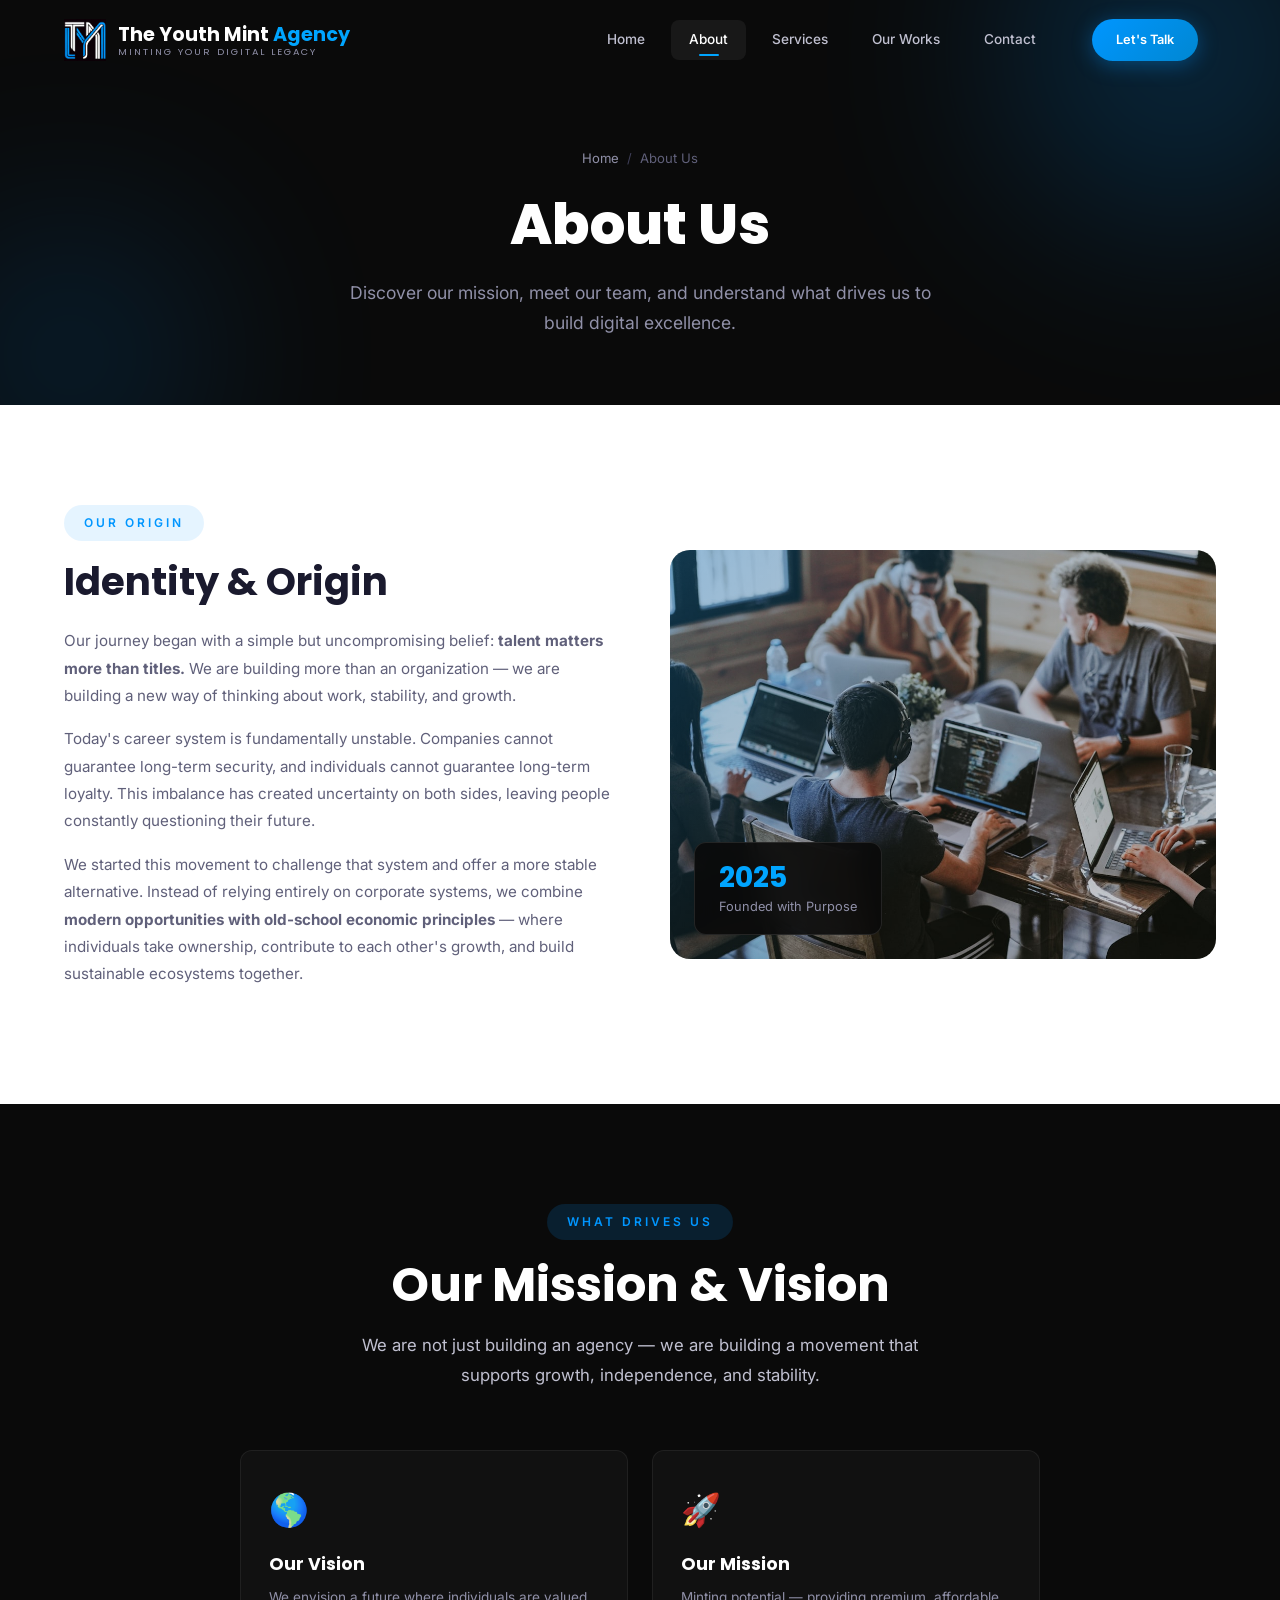
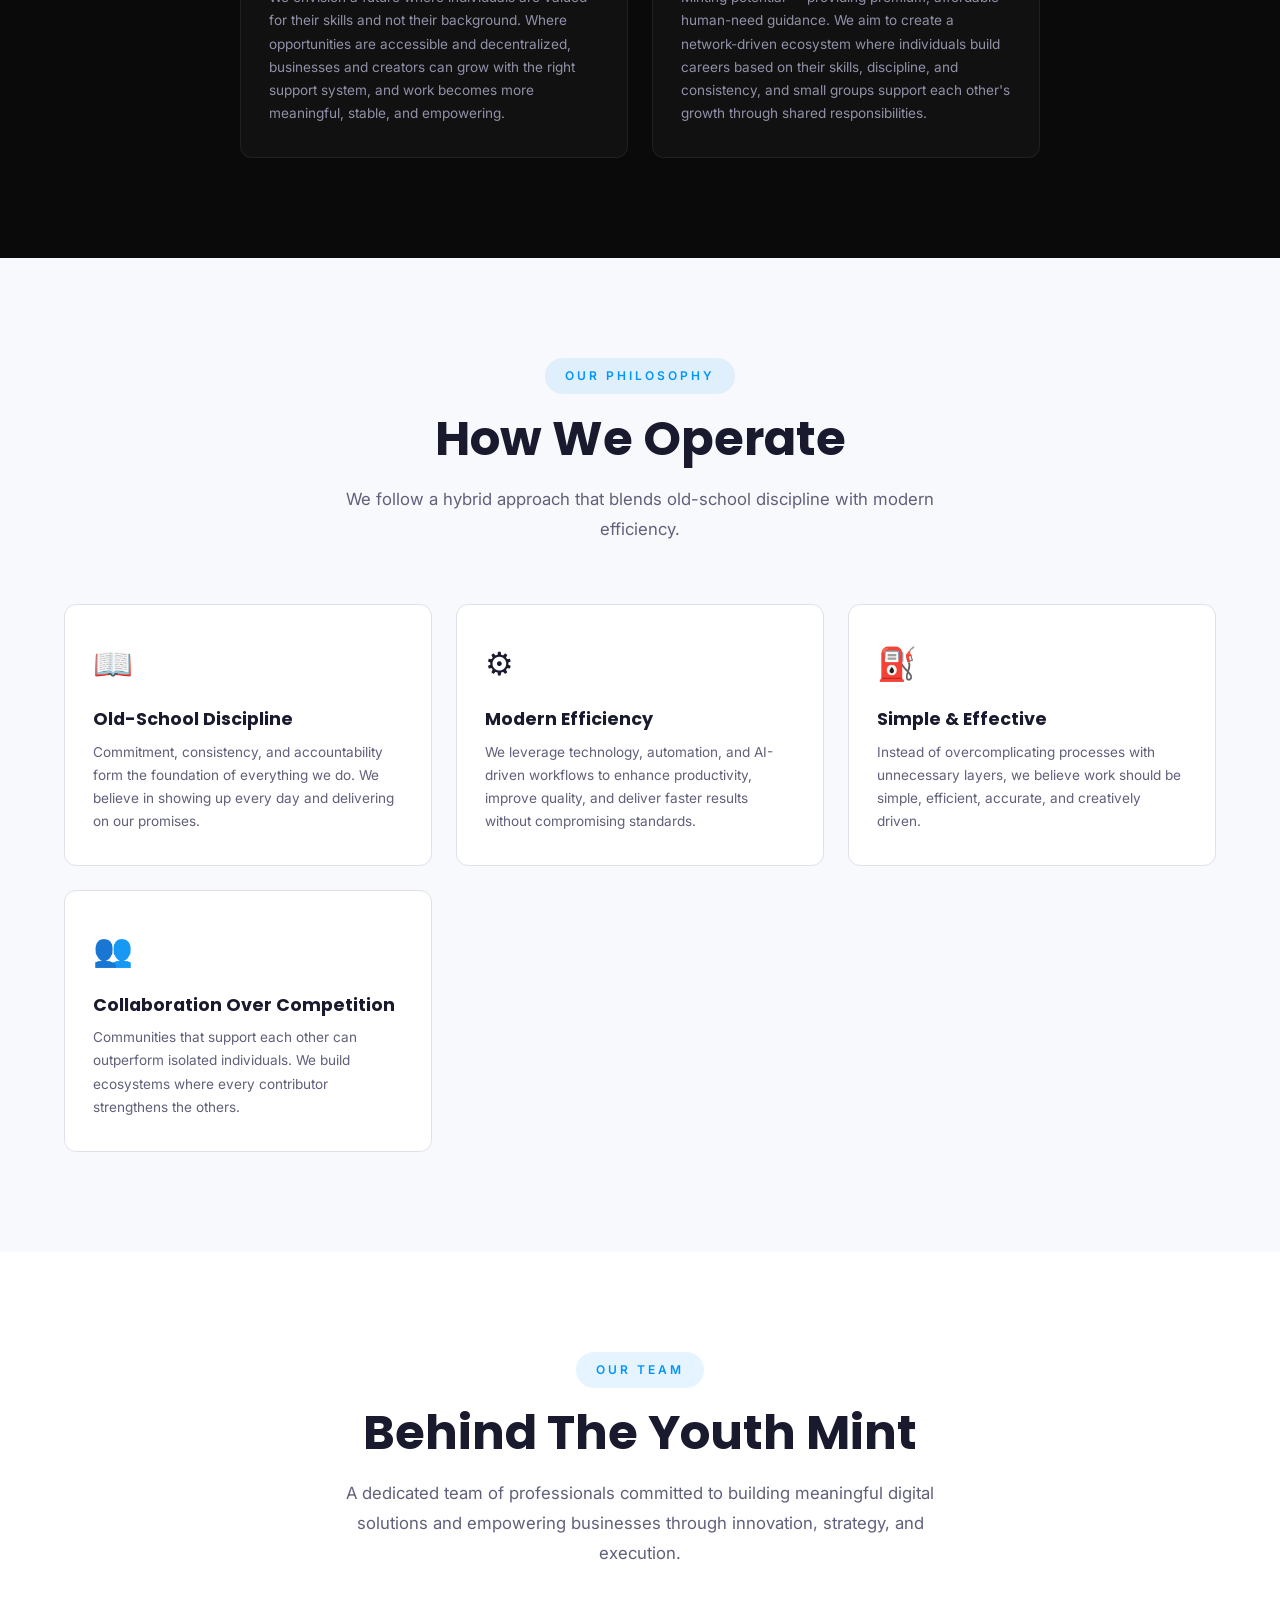
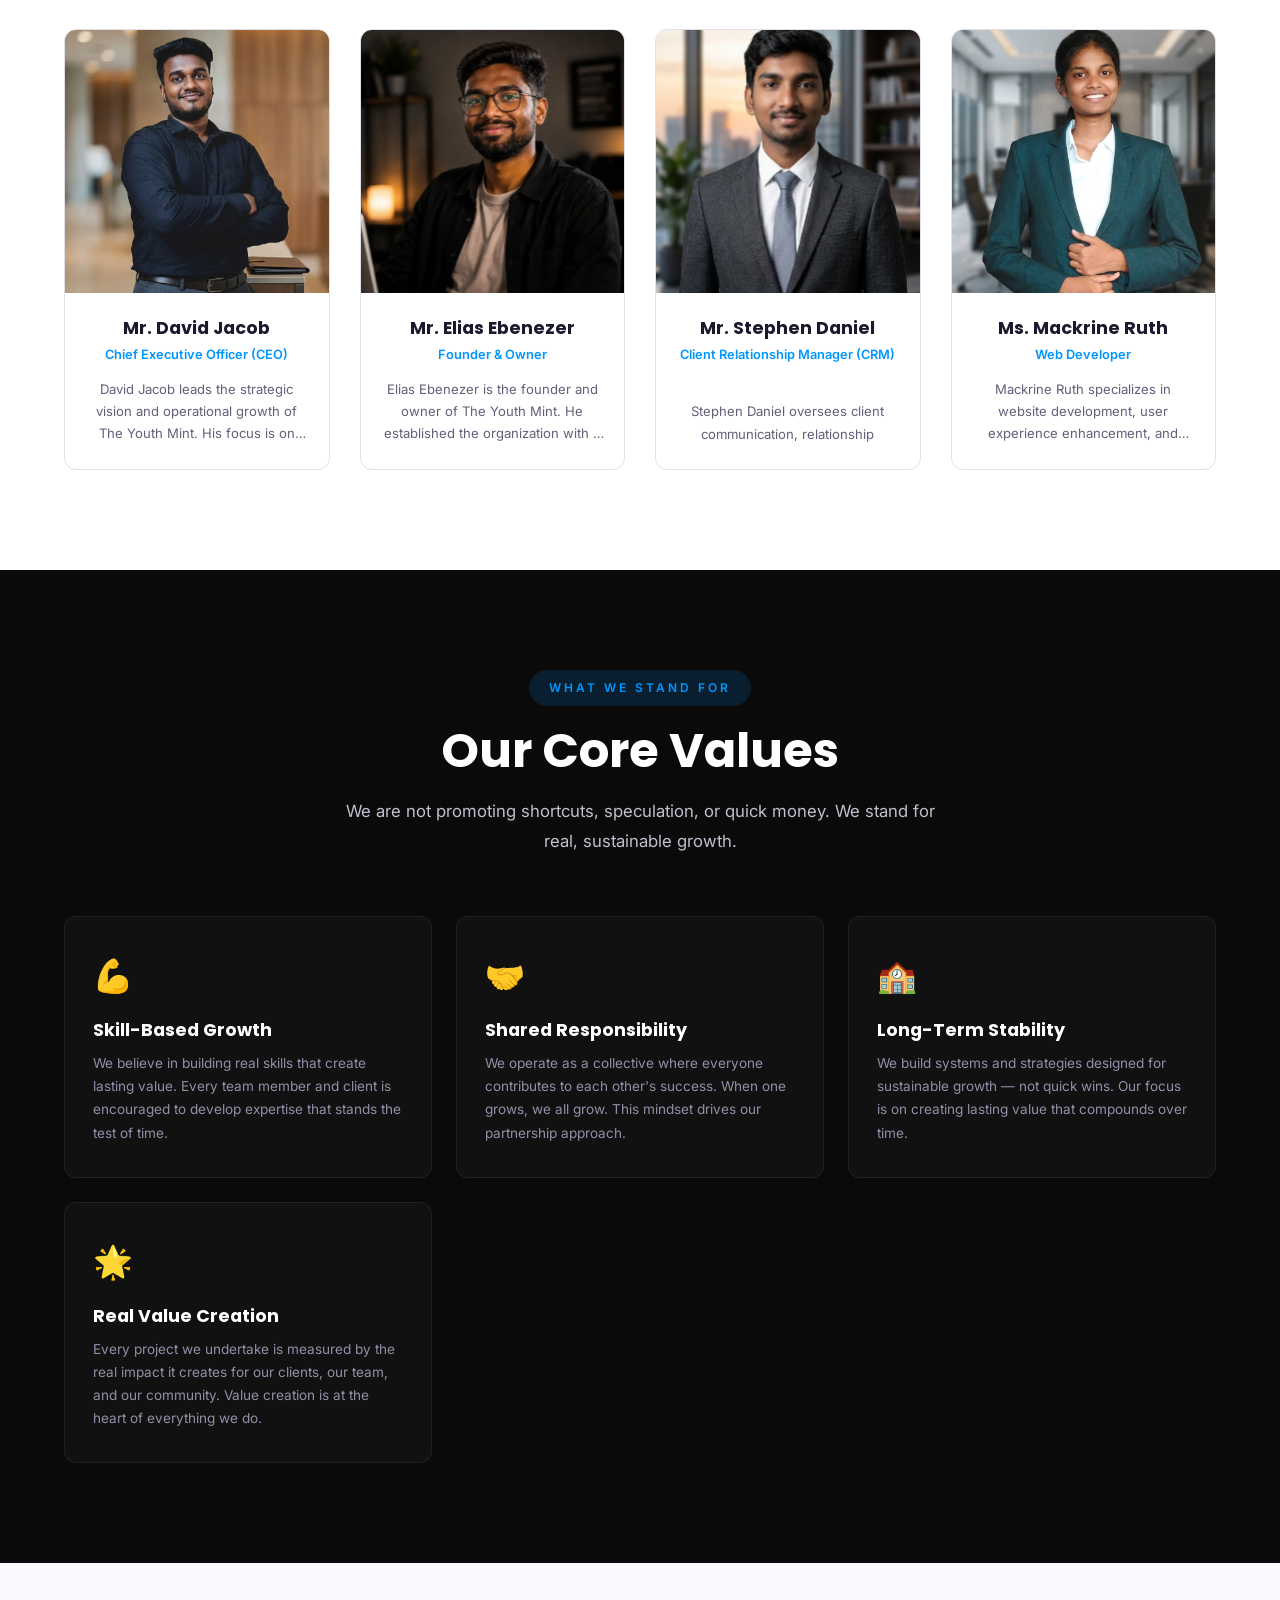
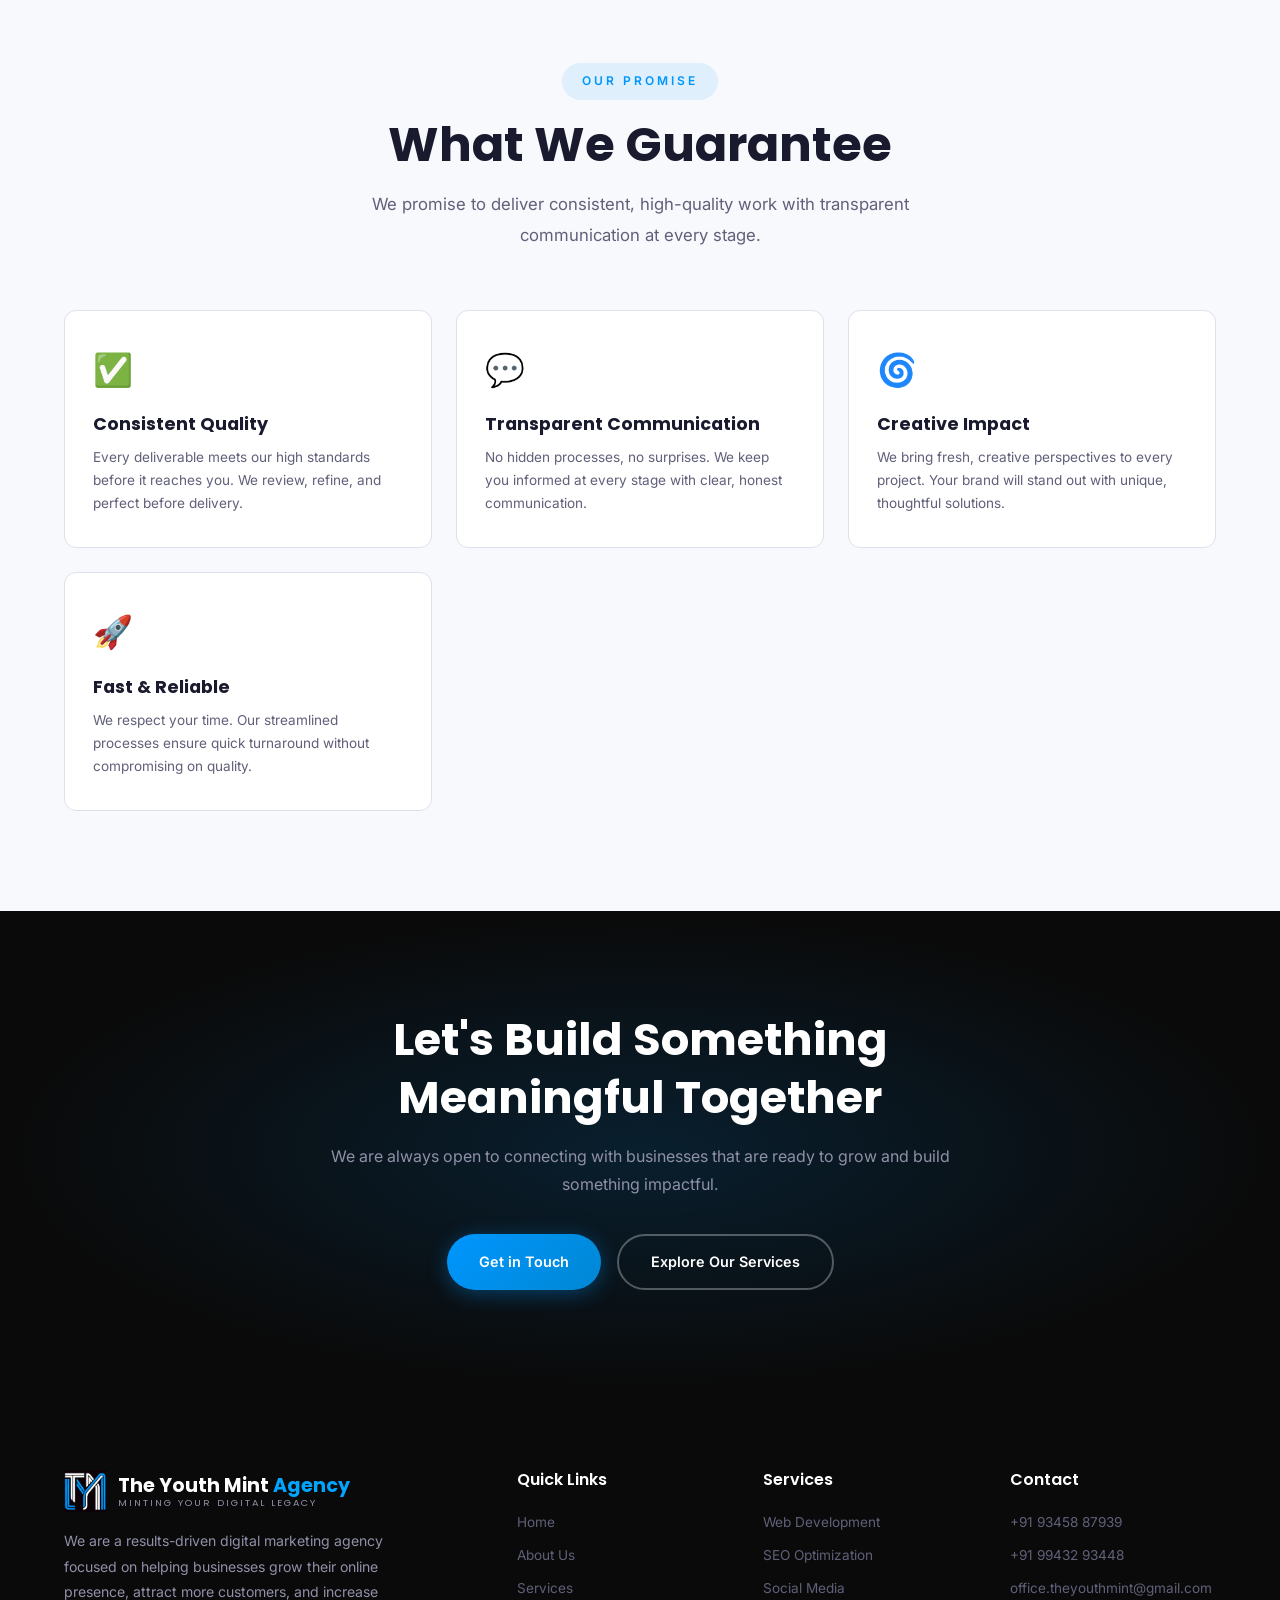
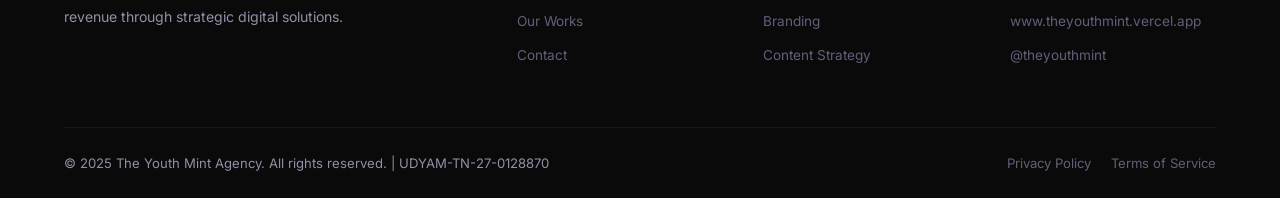
==== about.html @ 3af87781 "First Commit" ====
<!DOCTYPE html>
<html lang="en">
<head>
  <meta charset="UTF-8">
  <meta name="viewport" content="width=device-width, initial-scale=1.0">
  <title>About Us - The Youth Mint Agency</title>
  <meta name="description" content="Learn about The Youth Mint Agency - our mission, vision, team, and philosophy. We are building a movement that supports growth, independence, and stability.">
  <link rel="preconnect" href="https://fonts.googleapis.com">
  <link rel="preconnect" href="https://fonts.gstatic.com" crossorigin>
  <link href="https://fonts.googleapis.com/css2?family=Inter:wght@400;500;600;700&family=Poppins:wght@600;700;800&display=swap" rel="stylesheet">
  <link rel="stylesheet" href="css/style.css">
  <link rel="icon" href="images/favicon.png" type="image/png">
</head>
<body>

  <!-- Navigation -->
  <nav class="navbar scrolled" role="navigation" aria-label="Main navigation">
    <div class="container">
      <a href="index.html" class="nav-logo">
        <img src="images/tym-agency-logo.png" alt="The Youth Mint Agency Logo">
        <div class="nav-logo-text">
          The Youth Mint <span>Agency</span>
          <small>Minting Your Digital Legacy</small>
        </div>
      </a>
      <div class="nav-links">
        <a href="index.html">Home</a>
        <a href="about.html" class="active">About</a>
        <a href="services.html">Services</a>
        <a href="works.html">Our Works</a>
        <a href="contact.html">Contact</a>
        <a href="contact.html" class="nav-cta"><span class="btn btn-primary">Let's Talk</span></a>
      </div>
      <button class="nav-toggle" aria-label="Toggle navigation menu">
        <span></span>
        <span></span>
        <span></span>
      </button>
    </div>
  </nav>

  <!-- Page Hero -->
  <section class="page-hero">
    <div class="page-hero-bg">
      <div class="gradient-orb"></div>
      <div class="gradient-orb"></div>
    </div>
    <div class="container">
      <div class="breadcrumb">
        <a href="index.html">Home</a>
        <span class="separator">/</span>
        <span>About Us</span>
      </div>
      <h1>About Us</h1>
      <p>Discover our mission, meet our team, and understand what drives us to build digital excellence.</p>
    </div>
  </section>

  <!-- Origin & Vision -->
  <section class="section">
    <div class="container">
      <div class="about-grid">
        <div class="about-text animate-left">
          <span class="section-tag">Our Origin</span>
          <h2>Identity &amp; Origin</h2>
          <p>
            Our journey began with a simple but uncompromising belief: <strong>talent matters more than titles.</strong> We are building more than an organization — we are building a new way of thinking about work, stability, and growth.
          </p>
          <p>
            Today's career system is fundamentally unstable. Companies cannot guarantee long-term security, and individuals cannot guarantee long-term loyalty. This imbalance has created uncertainty on both sides, leaving people constantly questioning their future.
          </p>
          <p>
            We started this movement to challenge that system and offer a more stable alternative. Instead of relying entirely on corporate systems, we combine <strong>modern opportunities with old-school economic principles</strong> — where individuals take ownership, contribute to each other's growth, and build sustainable ecosystems together.
          </p>
        </div>
        <div class="about-image animate-right">
          <img src="images/about-hero-page.jpg" alt="The Youth Mint Agency - About Us">
          <div class="about-image-overlay"></div>
          <div class="experience-badge">
            <h3>2025</h3>
            <p>Founded with Purpose</p>
          </div>
        </div>
      </div>
    </div>
  </section>

  <!-- Mission & Vision -->
  <section class="section section-dark">
    <div class="container">
      <div class="section-header">
        <span class="section-tag">What Drives Us</span>
        <h2 class="section-title">Our Mission &amp; Vision</h2>
        <p class="section-subtitle">We are not just building an agency — we are building a movement that supports growth, independence, and stability.</p>
      </div>
      <div class="philosophy-grid" style="max-width:800px;margin:0 auto;">
        <div class="philosophy-card animate">
          <div class="icon">&#127758;</div>
          <h3>Our Vision</h3>
          <p>We envision a future where individuals are valued for their skills and not their background. Where opportunities are accessible and decentralized, businesses and creators can grow with the right support system, and work becomes more meaningful, stable, and empowering.</p>
        </div>
        <div class="philosophy-card animate">
          <div class="icon">&#128640;</div>
          <h3>Our Mission</h3>
          <p>Minting potential — providing premium, affordable human-need guidance. We aim to create a network-driven ecosystem where individuals build careers based on their skills, discipline, and consistency, and small groups support each other's growth through shared responsibilities.</p>
        </div>
      </div>
    </div>
  </section>

  <!-- Our Philosophy -->
  <section class="section section-light">
    <div class="container">
      <div class="section-header">
        <span class="section-tag">Our Philosophy</span>
        <h2 class="section-title">How We Operate</h2>
        <p class="section-subtitle">We follow a hybrid approach that blends old-school discipline with modern efficiency.</p>
      </div>
      <div class="philosophy-grid" style="color:var(--text-dark);">
        <div class="philosophy-card animate" style="background:var(--light);border-color:var(--gray-200);">
          <div class="icon">&#128214;</div>
          <h3 style="color:var(--text-dark);">Old-School Discipline</h3>
          <p style="color:var(--gray-500);">Commitment, consistency, and accountability form the foundation of everything we do. We believe in showing up every day and delivering on our promises.</p>
        </div>
        <div class="philosophy-card animate" style="background:var(--light);border-color:var(--gray-200);">
          <div class="icon">&#9881;</div>
          <h3 style="color:var(--text-dark);">Modern Efficiency</h3>
          <p style="color:var(--gray-500);">We leverage technology, automation, and AI-driven workflows to enhance productivity, improve quality, and deliver faster results without compromising standards.</p>
        </div>
        <div class="philosophy-card animate" style="background:var(--light);border-color:var(--gray-200);">
          <div class="icon">&#9981;</div>
          <h3 style="color:var(--text-dark);">Simple &amp; Effective</h3>
          <p style="color:var(--gray-500);">Instead of overcomplicating processes with unnecessary layers, we believe work should be simple, efficient, accurate, and creatively driven.</p>
        </div>
        <div class="philosophy-card animate" style="background:var(--light);border-color:var(--gray-200);">
          <div class="icon">&#128101;</div>
          <h3 style="color:var(--text-dark);">Collaboration Over Competition</h3>
          <p style="color:var(--gray-500);">Communities that support each other can outperform isolated individuals. We build ecosystems where every contributor strengthens the others.</p>
        </div>
      </div>
    </div>
  </section>

  <!-- Team Section -->
  <section class="section" id="team">
    <div class="container">
      <div class="section-header">
        <span class="section-tag">Our Team</span>
        <h2 class="section-title">Behind The Youth Mint</h2>
        <p class="section-subtitle">A dedicated team of professionals committed to building meaningful digital solutions and empowering businesses through innovation, strategy, and execution.</p>
      </div>
      <div class="team-grid">
        <a href="https://david-jacob-durairaj-portfolio.vercel.app/" target="_blank" rel="noopener" class="team-card animate" style="display:block;text-decoration:none;color:inherit;">
          <div class="team-card-image">
            <img src="images/team-david.png" alt="Mr. David Jacob">
          </div>
          <div class="team-card-body">
            <h3>Mr. David Jacob</h3>
            <p class="role">Chief Executive Officer (CEO)</p>
            <p>David Jacob leads the strategic vision and operational growth of The Youth Mint. His focus is on building sustainable systems, driving innovation, and ensuring that every project aligns with the organization's long-term mission of empowering businesses and individuals.</p>
          </div>
        </a>
        <a href="https://elias-portfolio-zeta.vercel.app/contact" target="_blank" rel="noopener" class="team-card animate" style="display:block;text-decoration:none;color:inherit;">
          <div class="team-card-image">
            <img src="images/team-elias.png" alt="Mr. Elias Ebenezer">
          </div>
          <div class="team-card-body">
            <h3>Mr. Elias Ebenezer</h3>
            <p class="role">Founder &amp; Owner</p>
            <p>Elias Ebenezer is the founder and owner of The Youth Mint. He established the organization with a vision to create opportunities, promote skill-based growth, and build a collaborative ecosystem where individuals and businesses can thrive together through meaningful partnerships and value creation.</p>
          </div>
        </a>
        <div class="team-card animate">
          <div class="team-card-image">
            <img src="images/team-stephen.png" alt="Mr. Stephen Daniel">
          </div>
          <div class="team-card-body">
            <h3>Mr. Stephen Daniel</h3>
            <p class="role">Client Relationship Manager (CRM)</p>
            <p>Stephen Daniel oversees client communication, relationship management, and project coordination. He ensures smooth collaboration between clients and the team while maintaining transparency, consistency, and a high-quality client experience throughout every project.</p>
          </div>
        </div>
        <a href="https://mackrine-portfolio.vercel.app/" target="_blank" rel="noopener" class="team-card animate" style="display:block;text-decoration:none;color:inherit;">
          <div class="team-card-image">
            <img src="images/team-mackrine.png" alt="Ms. Mackrine Ruth">
          </div>
          <div class="team-card-body">
            <h3>Ms. Mackrine Ruth</h3>
            <p class="role">Web Developer</p>
            <p>Mackrine Ruth specializes in website development, user experience enhancement, and digital implementation. She focuses on creating responsive, user-friendly, and performance-oriented websites that accurately represent client brands while supporting business growth objectives.</p>
          </div>
        </a>
      </div>
    </div>
  </section>

  <!-- What We Stand For -->
  <section class="section section-dark">
    <div class="container">
      <div class="section-header">
        <span class="section-tag">What We Stand For</span>
        <h2 class="section-title">Our Core Values</h2>
        <p class="section-subtitle">We are not promoting shortcuts, speculation, or quick money. We stand for real, sustainable growth.</p>
      </div>
      <div class="philosophy-grid">
        <div class="philosophy-card animate">
          <div class="icon">&#128170;</div>
          <h3>Skill-Based Growth</h3>
          <p>We believe in building real skills that create lasting value. Every team member and client is encouraged to develop expertise that stands the test of time.</p>
        </div>
        <div class="philosophy-card animate">
          <div class="icon">&#129309;</div>
          <h3>Shared Responsibility</h3>
          <p>We operate as a collective where everyone contributes to each other's success. When one grows, we all grow. This mindset drives our partnership approach.</p>
        </div>
        <div class="philosophy-card animate">
          <div class="icon">&#127979;</div>
          <h3>Long-Term Stability</h3>
          <p>We build systems and strategies designed for sustainable growth — not quick wins. Our focus is on creating lasting value that compounds over time.</p>
        </div>
        <div class="philosophy-card animate">
          <div class="icon">&#127775;</div>
          <h3>Real Value Creation</h3>
          <p>Every project we undertake is measured by the real impact it creates for our clients, our team, and our community. Value creation is at the heart of everything we do.</p>
        </div>
      </div>
    </div>
  </section>

  <!-- Our Promise -->
  <section class="section section-light">
    <div class="container">
      <div class="section-header">
        <span class="section-tag">Our Promise</span>
        <h2 class="section-title">What We Guarantee</h2>
        <p class="section-subtitle">We promise to deliver consistent, high-quality work with transparent communication at every stage.</p>
      </div>
      <div class="philosophy-grid" style="color:var(--text-dark);">
        <div class="philosophy-card animate" style="background:var(--light);border-color:var(--gray-200);">
          <div class="icon">&#9989;</div>
          <h3 style="color:var(--text-dark);">Consistent Quality</h3>
          <p style="color:var(--gray-500);">Every deliverable meets our high standards before it reaches you. We review, refine, and perfect before delivery.</p>
        </div>
        <div class="philosophy-card animate" style="background:var(--light);border-color:var(--gray-200);">
          <div class="icon">&#128172;</div>
          <h3 style="color:var(--text-dark);">Transparent Communication</h3>
          <p style="color:var(--gray-500);">No hidden processes, no surprises. We keep you informed at every stage with clear, honest communication.</p>
        </div>
        <div class="philosophy-card animate" style="background:var(--light);border-color:var(--gray-200);">
          <div class="icon">&#127744;</div>
          <h3 style="color:var(--text-dark);">Creative Impact</h3>
          <p style="color:var(--gray-500);">We bring fresh, creative perspectives to every project. Your brand will stand out with unique, thoughtful solutions.</p>
        </div>
        <div class="philosophy-card animate" style="background:var(--light);border-color:var(--gray-200);">
          <div class="icon">&#128640;</div>
          <h3 style="color:var(--text-dark);">Fast &amp; Reliable</h3>
          <p style="color:var(--gray-500);">We respect your time. Our streamlined processes ensure quick turnaround without compromising on quality.</p>
        </div>
      </div>
    </div>
  </section>

  <!-- CTA -->
  <section class="cta-section">
    <div class="container">
      <div class="cta-content">
        <h2>Let's Build Something Meaningful Together</h2>
        <p>We are always open to connecting with businesses that are ready to grow and build something impactful.</p>
        <div class="cta-actions">
          <a href="contact.html" class="btn btn-primary">Get in Touch</a>
          <a href="services.html" class="btn btn-secondary">Explore Our Services</a>
        </div>
      </div>
    </div>
  </section>

  <!-- Footer -->
  <footer class="footer">
    <div class="container">
      <div class="footer-grid">
        <div class="footer-brand">
          <a href="index.html" class="nav-logo" style="justify-content:flex-start;">
            <img src="images/tym-agency-logo.png" alt="The Youth Mint Agency Logo">
            <div class="nav-logo-text">
              The Youth Mint <span>Agency</span>
              <small>Minting Your Digital Legacy</small>
            </div>
          </a>
          <p>We are a results-driven digital marketing agency focused on helping businesses grow their online presence, attract more customers, and increase revenue through strategic digital solutions.</p>
        </div>
        <div>
          <h4>Quick Links</h4>
          <div class="footer-links">
            <a href="index.html">Home</a>
            <a href="about.html">About Us</a>
            <a href="services.html">Services</a>
            <a href="works.html">Our Works</a>
            <a href="contact.html">Contact</a>
          </div>
        </div>
        <div>
          <h4>Services</h4>
          <div class="footer-links">
            <a href="services.html">Web Development</a>
            <a href="services.html">SEO Optimization</a>
            <a href="services.html">Social Media</a>
            <a href="services.html">Branding</a>
            <a href="services.html">Content Strategy</a>
          </div>
        </div>
        <div>
          <h4>Contact</h4>
          <div class="footer-links">
            <a href="tel:+919345887939">+91 93458 87939</a>
            <a href="tel:+919943293448">+91 99432 93448</a>
            <a href="mailto:office.theyouthmint@gmail.com">office.theyouthmint@gmail.com</a>
            <a href="https://www.theyouthmint.vercel.app" target="_blank">www.theyouthmint.vercel.app</a>
            <a href="https://instagram.com/theyouthmint" target="_blank">@theyouthmint</a>
          </div>
        </div>
      </div>
      <div class="footer-bottom">
        <p>&copy; 2025 The Youth Mint Agency. All rights reserved. | UDYAM-TN-27-0128870</p>
        <div class="footer-bottom-links">
          <a href="#">Privacy Policy</a>
          <a href="#">Terms of Service</a>
        </div>
      </div>
    </div>
  </footer>

  <script src="js/main.js"></script>
</body>
</html>
---- css/style.css ----
/* ============================================
   THE YOUTH MINT AGENCY - Corporate Website
   ============================================ */

/* ----- CSS Variables / Theme ----- */
:root {
  --primary: #0096FF;
  --primary-dark: #0087D2;
  --primary-light: #00A5FF;
  --primary-glow: rgba(0, 150, 255, 0.35);
  --secondary: #0078D2;
  --secondary-light: #0096F0;
  --dark: #0A0A0A;
  --dark-alt: #0F0F0F;
  --dark-card: #121212;
  --dark-surface: #181818;
  --light: #ffffff;
  --light-off: #f8f9fc;
  --gray-100: #f0f0f5;
  --gray-200: #e0e0ea;
  --gray-300: #c0c0d0;
  --gray-400: #9090a8;
  --gray-500: #60607a;
  --gray-600: #40405a;
  --text-dark: #1a1a2e;
  --text-light: #e8e8f0;
  --text-muted: #8888a8;
  --font-heading: 'Poppins', sans-serif;
  --font-body: 'Inter', -apple-system, BlinkMacSystemFont, sans-serif;
  --transition: all 0.4s cubic-bezier(0.25, 0.46, 0.45, 0.94);
  --shadow-sm: 0 2px 8px rgba(0, 0, 0, 0.08);
  --shadow-md: 0 8px 30px rgba(0, 0, 0, 0.12);
  --shadow-lg: 0 20px 60px rgba(0, 0, 0, 0.15);
  --shadow-xl: 0 30px 80px rgba(0, 0, 0, 0.2);
  --radius-sm: 6px;
  --radius-md: 12px;
  --radius-lg: 20px;
  --radius-xl: 28px;
  --max-width: 1200px;
  --nav-height: 80px;
}

/* ----- Reset & Base ----- */
*, *::before, *::after {
  margin: 0;
  padding: 0;
  box-sizing: border-box;
}

html {
  scroll-behavior: smooth;
  overflow-x: hidden;
}

body {
  font-family: var(--font-body);
  color: var(--text-dark);
  background: var(--light);
  line-height: 1.7;
  -webkit-font-smoothing: antialiased;
  -moz-osx-font-smoothing: grayscale;
  overflow-x: hidden;
}

img {
  max-width: 100%;
  height: auto;
  display: block;
}

a {
  text-decoration: none;
  color: inherit;
  transition: var(--transition);
}

ul {
  list-style: none;
}

.container {
  width: 100%;
  max-width: var(--max-width);
  margin: 0 auto;
  padding: 0 24px;
}

.section {
  padding: 100px 0;
}

.section-dark {
  background: var(--dark);
  color: var(--text-light);
}

.section-light {
  background: var(--light-off);
}

.section-header {
  text-align: center;
  margin-bottom: 60px;
}

.section-tag {
  display: inline-block;
  font-size: 0.75rem;
  font-weight: 600;
  letter-spacing: 3px;
  text-transform: uppercase;
  color: var(--primary);
  background: rgba(0, 150, 255, 0.1);
  padding: 8px 20px;
  border-radius: 50px;
  margin-bottom: 16px;
}

.section-dark .section-tag {
  background: rgba(0, 150, 255, 0.15);
}

.section-title {
  font-family: var(--font-heading);
  font-size: clamp(2rem, 4vw, 3rem);
  font-weight: 700;
  line-height: 1.2;
  color: var(--text-dark);
  margin-bottom: 16px;
}

.section-dark .section-title {
  color: var(--light);
}

.section-subtitle {
  font-size: 1.05rem;
  color: var(--gray-500);
  max-width: 600px;
  margin: 0 auto;
  line-height: 1.8;
}

.section-dark .section-subtitle {
  color: var(--gray-300);
}

/* ----- Typography ----- */
h1, h2, h3, h4, h5, h6 {
  font-family: var(--font-heading);
  font-weight: 700;
  line-height: 1.3;
}

/* ----- Buttons ----- */
.btn {
  display: inline-flex;
  align-items: center;
  gap: 10px;
  font-family: var(--font-body);
  font-size: 0.9rem;
  font-weight: 600;
  padding: 14px 32px;
  border-radius: 50px;
  border: none;
  cursor: pointer;
  transition: var(--transition);
  position: relative;
  overflow: hidden;
}

.btn-primary {
  background: linear-gradient(135deg, var(--primary), var(--primary-dark));
  color: var(--light);
  box-shadow: 0 4px 20px var(--primary-glow);
}

.btn-primary:hover {
  transform: translateY(-3px);
  box-shadow: 0 8px 30px rgba(0, 150, 255, 0.4);
}

.btn-secondary {
  background: transparent;
  color: var(--light);
  border: 2px solid rgba(255, 255, 255, 0.3);
}

.btn-secondary:hover {
  border-color: var(--primary);
  background: rgba(0, 150, 255, 0.1);
  transform: translateY(-3px);
}

.btn-outline {
  background: transparent;
  color: var(--primary);
  border: 2px solid var(--primary);
}

.btn-outline:hover {
  background: var(--primary);
  color: var(--light);
  transform: translateY(-3px);
  box-shadow: 0 8px 30px var(--primary-glow);
}

/* ----- Navigation ----- */
.navbar {
  position: fixed;
  top: 0;
  left: 0;
  width: 100%;
  z-index: 1000;
  padding: 0 24px;
  height: var(--nav-height);
  transition: var(--transition);
}

.navbar.scrolled {
  background: rgba(10, 10, 10, 0.95);
  backdrop-filter: blur(20px);
  -webkit-backdrop-filter: blur(20px);
  box-shadow: 0 2px 30px rgba(0, 0, 0, 0.3);
}

.navbar .container {
  display: flex;
  align-items: center;
  justify-content: space-between;
  height: 100%;
  max-width: var(--max-width);
}

.nav-logo {
  display: flex;
  align-items: center;
  gap: 12px;
  z-index: 1001;
}

.nav-logo img {
  height: 42px;
  width: auto;
}

.nav-logo-text {
  font-family: var(--font-heading);
  font-size: 1.2rem;
  font-weight: 700;
  color: var(--light);
  line-height: 1.2;
}

.nav-logo-text span {
  color: var(--primary-light);
}

.nav-logo-text small {
  display: block;
  font-size: 0.6rem;
  font-weight: 400;
  letter-spacing: 2px;
  text-transform: uppercase;
  color: var(--gray-400);
}

.nav-links {
  display: flex;
  align-items: center;
  gap: 8px;
}

.nav-links a {
  font-size: 0.85rem;
  font-weight: 500;
  color: var(--gray-300);
  padding: 8px 18px;
  border-radius: 8px;
  position: relative;
  transition: var(--transition);
}

.nav-links a:hover,
.nav-links a.active {
  color: var(--light);
  background: rgba(255, 255, 255, 0.06);
}

.nav-links a.active::after {
  content: '';
  position: absolute;
  bottom: 4px;
  left: 50%;
  transform: translateX(-50%);
  width: 20px;
  height: 2px;
  background: var(--primary-light);
  border-radius: 2px;
}

.nav-cta {
  margin-left: 12px;
}

.nav-cta .btn {
  padding: 10px 24px;
  font-size: 0.8rem;
}

.nav-toggle {
  display: none;
  flex-direction: column;
  gap: 5px;
  cursor: pointer;
  z-index: 1001;
  background: none;
  border: none;
  padding: 4px;
}

.nav-toggle span {
  display: block;
  width: 24px;
  height: 2px;
  background: var(--light);
  border-radius: 2px;
  transition: var(--transition);
}

.nav-toggle.active span:nth-child(1) {
  transform: rotate(45deg) translate(5px, 5px);
}

.nav-toggle.active span:nth-child(2) {
  opacity: 0;
}

.nav-toggle.active span:nth-child(3) {
  transform: rotate(-45deg) translate(5px, -5px);
}

/* ----- Hero Section ----- */
.hero {
  position: relative;
  min-height: 100vh;
  display: flex;
  align-items: center;
  background: var(--dark);
  overflow: hidden;
  padding-top: var(--nav-height);
}

.hero-bg {
  position: absolute;
  inset: 0;
  z-index: 0;
}

.hero-bg .gradient-orb {
  position: absolute;
  border-radius: 50%;
  filter: blur(120px);
  opacity: 0.4;
  animation: orbFloat 20s ease-in-out infinite;
}

.hero-bg .gradient-orb:nth-child(1) {
  width: 600px;
  height: 600px;
  background: radial-gradient(circle, var(--primary), transparent);
  top: -200px;
  right: -200px;
  animation-delay: 0s;
}

.hero-bg .gradient-orb:nth-child(2) {
  width: 400px;
  height: 400px;
  background: radial-gradient(circle, var(--secondary), transparent);
  bottom: -100px;
  left: -100px;
  animation-delay: -7s;
}

.hero-bg .gradient-orb:nth-child(3) {
  width: 300px;
  height: 300px;
  background: radial-gradient(circle, rgba(0, 150, 255, 0.5), transparent);
  top: 50%;
  left: 50%;
  transform: translate(-50%, -50%);
  animation-delay: -14s;
}

.hero-grid-overlay {
  position: absolute;
  inset: 0;
  background-image:
    linear-gradient(rgba(255, 255, 255, 0.02) 1px, transparent 1px),
    linear-gradient(90deg, rgba(255, 255, 255, 0.02) 1px, transparent 1px);
  background-size: 60px 60px;
  z-index: 1;
}

.hero .container {
  position: relative;
  z-index: 2;
  display: grid;
  grid-template-columns: 1fr 1fr;
  gap: 60px;
  align-items: center;
}

.hero-content {
  max-width: 600px;
}

.hero-badge {
  display: inline-flex;
  align-items: center;
  gap: 8px;
  font-size: 0.8rem;
  font-weight: 700;
  letter-spacing: 2px;
  text-transform: uppercase;
  color: var(--light);
  margin-bottom: 24px;
}

.hero-badge .dot {
  width: 6px;
  height: 6px;
  background: var(--primary-light);
  border-radius: 50%;
  animation: pulse-dot 2s infinite;
}

.hero-title {
  font-size: clamp(2.5rem, 5vw, 4rem);
  font-weight: 800;
  line-height: 1.1;
  color: var(--light);
  margin-bottom: 20px;
}

.hero-title .highlight {
  color: var(--light);
}

.hero-desc {
  font-size: 1.1rem;
  color: var(--gray-400);
  line-height: 1.8;
  margin-bottom: 36px;
  max-width: 520px;
}

.hero-actions {
  display: flex;
  gap: 16px;
  flex-wrap: wrap;
}

.hero-stats {
  display: flex;
  gap: 40px;
  margin-top: 50px;
  padding-top: 30px;
  border-top: 1px solid rgba(255, 255, 255, 0.06);
}

.hero-stat h3 {
  font-size: 2rem;
  font-weight: 700;
  color: var(--light);
  line-height: 1;
}

.hero-stat h3 span {
  color: var(--primary-light);
}

.hero-stat p {
  font-size: 0.8rem;
  color: var(--gray-500);
  margin-top: 4px;
}

.hero-visual {
  display: flex;
  justify-content: center;
  align-items: center;
  position: relative;
}

.hero-visual-inner {
  position: relative;
  width: 100%;
  max-width: 500px;
  aspect-ratio: 1;
}

.floating-cards {
  position: relative;
  width: 100%;
  height: 100%;
}

.floating-card {
  position: absolute;
  background: rgba(255, 255, 255, 0.04);
  backdrop-filter: blur(10px);
  border: 1px solid rgba(255, 255, 255, 0.08);
  border-radius: var(--radius-md);
  padding: 18px 24px;
  display: flex;
  align-items: center;
  gap: 12px;
  animation: float 6s ease-in-out infinite;
  width: fit-content;
}

.floating-card .icon {
  width: 40px;
  height: 40px;
  border-radius: 10px;
  display: flex;
  align-items: center;
  justify-content: center;
  font-size: 1.2rem;
  flex-shrink: 0;
}

.floating-card .icon {
  background: rgba(0, 150, 255, 0.2);
  color: var(--primary-light);
}

.floating-card .info h4 {
  font-size: 0.85rem;
  color: var(--light);
  font-weight: 600;
}

.floating-card .info p {
  font-size: 0.7rem;
  color: var(--gray-400);
}

.floating-card:nth-child(1) {
  top: 10%;
  right: 5%;
  animation-delay: 0s;
}

.floating-card:nth-child(2) {
  bottom: 20%;
  left: 5%;
  animation-delay: -2s;
}

.floating-card:nth-child(3) {
  top: 50%;
  left: 50%;
  transform: translate(-50%, -50%);
  animation-delay: -4s;
  padding: 24px 32px;
}

.hero-circle {
  position: absolute;
  border-radius: 50%;
  border: 1px solid rgba(255, 255, 255, 0.06);
  animation: spin 30s linear infinite;
}

.hero-circle:nth-child(1) {
  width: 300px;
  height: 300px;
  top: 50%;
  left: 50%;
  transform: translate(-50%, -50%);
}

.hero-circle:nth-child(2) {
  width: 450px;
  height: 450px;
  top: 50%;
  left: 50%;
  transform: translate(-50%, -50%);
  animation-direction: reverse;
  animation-duration: 40s;
}

/* ----- Services Section ----- */
.services-grid {
  display: grid;
  grid-template-columns: repeat(auto-fill, minmax(280px, 1fr));
  gap: 24px;
}

.service-card {
  background: var(--light);
  border: 1px solid var(--gray-200);
  border-radius: var(--radius-md);
  padding: 36px 28px;
  transition: var(--transition);
  position: relative;
  overflow: hidden;
  cursor: default;
}

.service-card::before {
  content: '';
  position: absolute;
  top: 0;
  left: 0;
  width: 100%;
  height: 3px;
  background: linear-gradient(90deg, var(--primary), var(--primary-light));
  transform: scaleX(0);
  transform-origin: left;
  transition: var(--transition);
}

.service-card:hover {
  transform: translateY(-6px);
  box-shadow: 0 20px 60px rgba(0, 150, 255, 0.12);
  border-color: rgba(0, 150, 255, 0.15);
}

.service-card:hover::before {
  transform: scaleX(1);
}

.service-icon {
  width: 100%;
  border-radius: 16px;
  overflow: hidden;
  margin-bottom: 24px;
}

.service-card:hover .service-icon {
  transform: scale(1.02);
}

.service-image-box {
  background: linear-gradient(135deg, var(--dark-alt), var(--dark-card));
  border-radius: var(--radius-lg);
  overflow: hidden;
  padding: 12px;
  min-width: 250px;
}

.service-card h3 {
  font-size: 1.15rem;
  color: var(--text-dark);
  margin-bottom: 10px;
}

.service-card p {
  font-size: 0.88rem;
  color: var(--gray-500);
  line-height: 1.7;
}

.service-card .service-tags {
  display: flex;
  flex-wrap: wrap;
  gap: 6px;
  margin-top: 16px;
}

.service-card .service-tags span {
  font-size: 0.7rem;
  padding: 4px 12px;
  background: var(--light-off);
  border-radius: 50px;
  color: var(--gray-500);
}

.section-dark .service-card {
  background: var(--dark-card);
  border-color: rgba(255, 255, 255, 0.06);
}

.section-dark .service-card h3 {
  color: var(--light);
}

.section-dark .service-card p {
  color: var(--gray-400);
}

.section-dark .service-card .service-tags span {
  background: rgba(255, 255, 255, 0.06);
  color: var(--gray-400);
}

.section-dark .work-card {
  background: var(--dark-card);
  border-color: rgba(255, 255, 255, 0.06);
}

.section-dark .work-card h3 {
  color: var(--light);
}

.section-dark .work-card p {
  color: var(--gray-400);
}

.section-dark .work-card .work-category {
  background: rgba(0, 150, 255, 0.15);
}

.section-dark .work-card .project-link {
  color: var(--primary-light);
}

/* ----- About Section ----- */
.about-grid {
  display: grid;
  grid-template-columns: 1fr 1fr;
  gap: 60px;
  align-items: center;
}

.about-image {
  position: relative;
  border-radius: var(--radius-lg);
  overflow: hidden;
  aspect-ratio: 4/3;
  background: var(--dark-alt);
}

.about-image img {
  width: 100%;
  height: 100%;
  object-fit: cover;
}

.about-image .about-image-overlay {
  position: absolute;
  inset: 0;
  background: linear-gradient(135deg, rgba(0, 150, 255, 0.25), transparent 60%);
}

.about-image .experience-badge {
  position: absolute;
  bottom: 24px;
  left: 24px;
  background: rgba(10, 10, 10, 0.9);
  backdrop-filter: blur(10px);
  padding: 16px 24px;
  border-radius: var(--radius-md);
  border: 1px solid rgba(255, 255, 255, 0.1);
}

.about-image .experience-badge h3 {
  font-size: 1.8rem;
  color: var(--primary-light);
}

.about-image .experience-badge p {
  font-size: 0.8rem;
  color: var(--gray-400);
}

.about-text h2 {
  font-family: var(--font-heading);
  font-size: clamp(1.8rem, 3vw, 2.5rem);
  color: var(--text-dark);
  margin-bottom: 20px;
}

.about-text p {
  font-size: 0.95rem;
  color: var(--gray-500);
  line-height: 1.8;
  margin-bottom: 16px;
}

.about-features {
  display: grid;
  grid-template-columns: 1fr 1fr;
  gap: 12px;
  margin-top: 28px;
}

.about-feature {
  display: flex;
  align-items: center;
  gap: 10px;
  font-size: 0.88rem;
  color: var(--text-dark);
  font-weight: 500;
}

.about-feature .check {
  width: 22px;
  height: 22px;
  border-radius: 50%;
  background: rgba(0, 150, 255, 0.12);
  color: var(--primary);
  display: flex;
  align-items: center;
  justify-content: center;
  font-size: 0.7rem;
  flex-shrink: 0;
}

/* ----- Team Section ----- */
.team-grid {
  display: grid;
  grid-template-columns: repeat(auto-fit, minmax(250px, 1fr));
  gap: 30px;
}

.team-card {
  display: flex;
  flex-direction: column;
  background: var(--light);
  border-radius: var(--radius-md);
  overflow: hidden;
  transition: var(--transition);
  border: 1px solid var(--gray-200);
  text-align: center;
}

.team-card:hover {
  transform: translateY(-6px);
  box-shadow: 0 20px 60px rgba(0, 150, 255, 0.1);
  border-color: rgba(0, 150, 255, 0.1);
}

.team-card-image {
  width: 100%;
  aspect-ratio: 1;
  overflow: hidden;
  position: relative;
  background: var(--dark-alt);
}

.team-card-image img {
  width: 100%;
  height: 100%;
  object-fit: cover;
  transition: var(--transition);
}

.team-card:hover .team-card-image img {
  transform: scale(1.05);
}

.team-card-image .team-image-placeholder {
  width: 100%;
  height: 100%;
  display: flex;
  align-items: center;
  justify-content: center;
  font-size: 3rem;
  color: var(--gray-400);
  background: linear-gradient(135deg, var(--dark-alt), var(--dark-card));
}

.team-card-body {
  flex: 1;
  display: flex;
  flex-direction: column;
  padding: 24px 20px;
}

.team-card-body h3 {
  font-size: 1.1rem;
  color: var(--text-dark);
  margin-bottom: 4px;
}

.team-card-body .role {
  font-size: 0.8rem;
  color: var(--primary);
  font-weight: 600;
  margin-bottom: 12px;
}

.team-card-body p {
  flex: 1;
  font-size: 0.82rem;
  color: var(--gray-500);
  line-height: 1.7;
  overflow: hidden;
  display: -webkit-box;
  -webkit-line-clamp: 3;
  -webkit-box-orient: vertical;
}

/* ----- Works / Portfolio Section ----- */
.works-grid {
  display: grid;
  grid-template-columns: repeat(auto-fill, minmax(340px, 1fr));
  gap: 30px;
}

.work-card {
  border-radius: var(--radius-md);
  overflow: hidden;
  background: var(--light);
  border: 1px solid var(--gray-200);
  transition: var(--transition);
}

.work-card:hover {
  transform: translateY(-6px);
  box-shadow: 0 20px 60px rgba(0, 150, 255, 0.1);
  border-color: rgba(0, 150, 255, 0.12);
}

.work-card-image {
  position: relative;
  width: 100%;
  aspect-ratio: 16/10;
  overflow: hidden;
  background: var(--dark-alt);
}

.work-card-image img {
  width: 100%;
  height: 100%;
  object-fit: cover;
  transition: var(--transition);
}

.work-card:hover .work-card-image img {
  transform: scale(1.06);
}

.work-card-image .work-image-placeholder {
  width: 100%;
  height: 100%;
  display: flex;
  align-items: center;
  justify-content: center;
  font-size: 2.5rem;
  color: var(--gray-400);
  background: linear-gradient(135deg, var(--dark-alt), var(--dark-card));
}

.work-card-body {
  padding: 24px;
}

.work-card-body .work-category {
  display: inline-block;
  font-size: 0.7rem;
  font-weight: 600;
  text-transform: uppercase;
  letter-spacing: 1px;
  color: var(--primary);
  background: rgba(0, 150, 255, 0.1);
  padding: 4px 14px;
  border-radius: 50px;
  margin-bottom: 10px;
}

.work-card-body h3 {
  font-size: 1.1rem;
  color: var(--text-dark);
  margin-bottom: 8px;
}

.work-card-body p {
  font-size: 0.85rem;
  color: var(--gray-500);
  line-height: 1.7;
}

.work-card-body .project-link {
  display: inline-block;
  margin-top: 14px;
  font-size: 0.8rem;
  font-weight: 600;
  color: var(--primary);
}

.work-card-body .work-results {
  display: flex;
  flex-wrap: wrap;
  gap: 8px;
  margin-top: 14px;
}

.work-card-body .work-results span {
  font-size: 0.72rem;
  padding: 4px 12px;
  background: rgba(0, 150, 255, 0.08);
  color: var(--primary-dark);
  border-radius: 50px;
  font-weight: 500;
}

/* ----- Approach / Philosophy Section ----- */
.philosophy-grid {
  display: grid;
  grid-template-columns: repeat(auto-fill, minmax(300px, 1fr));
  gap: 24px;
}

.philosophy-card {
  background: rgba(255, 255, 255, 0.03);
  border: 1px solid rgba(255, 255, 255, 0.06);
  border-radius: var(--radius-md);
  padding: 32px 28px;
  transition: var(--transition);
}

.philosophy-card:hover {
  background: rgba(0, 150, 255, 0.06);
  border-color: rgba(0, 150, 255, 0.12);
  transform: translateY(-4px);
}

.philosophy-card .icon {
  font-size: 2rem;
  margin-bottom: 16px;
}

.philosophy-card h3 {
  font-size: 1.1rem;
  color: var(--light);
  margin-bottom: 10px;
}

.philosophy-card p {
  font-size: 0.85rem;
  color: var(--gray-400);
  line-height: 1.7;
}

/* ----- USP Section ----- */
.usp-list {
  max-width: 800px;
  margin: 0 auto;
}

.usp-item {
  display: flex;
  gap: 20px;
  padding: 24px 0;
  border-bottom: 1px solid rgba(255, 255, 255, 0.06);
}

.usp-item:last-child {
  border-bottom: none;
}

.usp-number {
  font-family: var(--font-heading);
  font-size: 2.5rem;
  font-weight: 800;
  color: var(--primary);
  opacity: 0.5;
  line-height: 1;
  flex-shrink: 0;
  min-width: 50px;
}

.usp-content h3 {
  font-size: 1.1rem;
  color: var(--light);
  margin-bottom: 6px;
}

.usp-content p {
  font-size: 0.88rem;
  color: var(--gray-400);
  line-height: 1.7;
}

/* ----- CTA Section ----- */
.cta-section {
  position: relative;
  background: var(--dark);
  overflow: hidden;
  padding: 100px 0;
}

.cta-section::before {
  content: '';
  position: absolute;
  inset: 0;
  background: radial-gradient(ellipse at center, rgba(0, 150, 255, 0.15), transparent 70%);
}

.cta-content {
  position: relative;
  z-index: 1;
  text-align: center;
  max-width: 700px;
  margin: 0 auto;
}

.cta-content h2 {
  font-size: clamp(1.8rem, 3.5vw, 2.8rem);
  color: var(--light);
  margin-bottom: 16px;
}

.cta-content p {
  font-size: 1rem;
  color: var(--gray-400);
  margin-bottom: 36px;
}

.cta-content .cta-actions {
  display: flex;
  justify-content: center;
  gap: 16px;
  flex-wrap: wrap;
}

/* ----- Stats Strip ----- */
.stats-strip {
  background: var(--dark-alt);
  padding: 60px 0;
  border-top: 1px solid rgba(255, 255, 255, 0.04);
  border-bottom: 1px solid rgba(255, 255, 255, 0.04);
}

.stats-grid {
  display: grid;
  grid-template-columns: repeat(auto-fit, minmax(200px, 1fr));
  gap: 40px;
  text-align: center;
}

.stat-item h3 {
  font-size: 2.5rem;
  font-weight: 800;
  color: var(--light);
  line-height: 1;
  margin-bottom: 6px;
}

.stat-item h3 span {
  color: var(--primary-light);
}

.stat-item p {
  font-size: 0.88rem;
  color: var(--gray-500);
}

/* ----- Contact Section / Page ----- */
.contact-grid {
  display: grid;
  grid-template-columns: 1fr 1fr;
  gap: 60px;
}

.contact-info h2 {
  font-family: var(--font-heading);
  font-size: clamp(1.8rem, 3vw, 2.5rem);
  color: var(--text-dark);
  margin-bottom: 16px;
}

.contact-info > p {
  font-size: 0.95rem;
  color: var(--gray-500);
  margin-bottom: 36px;
}

.contact-details {
  display: flex;
  flex-direction: column;
  gap: 20px;
  margin-bottom: 32px;
}

.contact-detail {
  display: flex;
  gap: 16px;
  align-items: flex-start;
}

.contact-detail .icon {
  width: 48px;
  height: 48px;
  border-radius: 12px;
  background: rgba(0, 150, 255, 0.1);
  display: flex;
  align-items: center;
  justify-content: center;
  font-size: 1.2rem;
  flex-shrink: 0;
}

.contact-detail .detail h4 {
  font-size: 0.9rem;
  color: var(--text-dark);
  margin-bottom: 2px;
}

.contact-detail .detail p {
  font-size: 0.85rem;
  color: var(--gray-500);
}

.contact-social {
  display: flex;
  gap: 12px;
}

.contact-social a {
  width: 44px;
  height: 44px;
  border-radius: 12px;
  border: 1px solid var(--gray-200);
  display: flex;
  align-items: center;
  justify-content: center;
  font-size: 1.1rem;
  color: var(--gray-500);
  transition: var(--transition);
}

.contact-social a:hover {
  border-color: var(--primary);
  background: var(--primary);
  color: var(--light);
  transform: translateY(-3px);
}

.contact-form {
  background: var(--light);
  border: 1px solid var(--gray-200);
  border-radius: var(--radius-lg);
  padding: 40px;
  box-shadow: var(--shadow-md);
}

.contact-form h3 {
  font-family: var(--font-heading);
  font-size: 1.3rem;
  color: var(--text-dark);
  margin-bottom: 24px;
}

.form-group {
  margin-bottom: 18px;
}

.form-group label {
  display: block;
  font-size: 0.82rem;
  font-weight: 600;
  color: var(--text-dark);
  margin-bottom: 6px;
}

.form-group input,
.form-group textarea,
.form-group select {
  width: 100%;
  padding: 14px 16px;
  border: 2px solid var(--gray-200);
  border-radius: var(--radius-sm);
  font-family: var(--font-body);
  font-size: 0.9rem;
  color: var(--text-dark);
  background: var(--light);
  transition: var(--transition);
  outline: none;
}

.form-group input:focus,
.form-group textarea:focus,
.form-group select:focus {
  border-color: var(--primary);
  box-shadow: 0 0 0 4px rgba(0, 150, 255, 0.15);
}

.form-group textarea {
  min-height: 120px;
  resize: vertical;
}

.form-row {
  display: grid;
  grid-template-columns: 1fr 1fr;
  gap: 18px;
}

/* ----- Map Section ----- */
.map-section {
  padding: 0;
}

.map-container {
  width: 100%;
  height: 400px;
  background: var(--dark-alt);
  display: flex;
  align-items: center;
  justify-content: center;
  color: var(--gray-400);
}

.map-placeholder {
  text-align: center;
}

.map-placeholder .icon {
  font-size: 3rem;
  margin-bottom: 12px;
  opacity: 0.5;
}

/* ----- Footer ----- */
.footer {
  background: var(--dark);
  color: var(--gray-400);
  padding-top: 80px;
}

.footer-grid {
  display: grid;
  grid-template-columns: 2fr 1fr 1fr 1fr;
  gap: 40px;
  padding-bottom: 60px;
  border-bottom: 1px solid rgba(255, 255, 255, 0.06);
}

.footer-brand .nav-logo {
  margin-bottom: 16px;
}

.footer-brand p {
  font-size: 0.88rem;
  line-height: 1.8;
  max-width: 320px;
}

.footer h4 {
  font-size: 1rem;
  color: var(--light);
  margin-bottom: 20px;
  font-weight: 600;
}

.footer-links {
  display: flex;
  flex-direction: column;
  gap: 10px;
}

.footer-links a {
  font-size: 0.85rem;
  color: var(--gray-500);
  transition: var(--transition);
}

.footer-links a:hover {
  color: var(--primary-light);
  padding-left: 4px;
}

.footer-bottom {
  padding: 24px 0;
  display: flex;
  justify-content: space-between;
  align-items: center;
  flex-wrap: wrap;
  gap: 16px;
}

.footer-bottom p {
  font-size: 0.82rem;
}

.footer-bottom-links {
  display: flex;
  gap: 20px;
}

.footer-bottom-links a {
  font-size: 0.82rem;
  color: var(--gray-500);
}

.footer-bottom-links a:hover {
  color: var(--primary-light);
}

/* ----- Animations ----- */
@keyframes orbFloat {
  0%, 100% {
    transform: translate(0, 0) scale(1);
  }
  33% {
    transform: translate(30px, -30px) scale(1.05);
  }
  66% {
    transform: translate(-20px, 20px) scale(0.95);
  }
}

@keyframes float {
  0%, 100% {
    transform: translateY(0);
  }
  50% {
    transform: translateY(-10px);
  }
}

@keyframes spin {
  from {
    transform: translate(-50%, -50%) rotate(0deg);
  }
  to {
    transform: translate(-50%, -50%) rotate(360deg);
  }
}

@keyframes pulse-dot {
  0%, 100% {
    opacity: 1;
  }
  50% {
    opacity: 0.3;
  }
}

@keyframes fadeInUp {
  from {
    opacity: 0;
    transform: translateY(30px);
  }
  to {
    opacity: 1;
    transform: translateY(0);
  }
}

@keyframes fadeInLeft {
  from {
    opacity: 0;
    transform: translateX(-30px);
  }
  to {
    opacity: 1;
    transform: translateX(0);
  }
}

@keyframes fadeInRight {
  from {
    opacity: 0;
    transform: translateX(30px);
  }
  to {
    opacity: 1;
    transform: translateX(0);
  }
}

.animate {
  opacity: 0;
  transform: translateY(30px);
  transition: opacity 0.8s ease, transform 0.8s ease;
}

.animate.visible {
  opacity: 1;
  transform: translateY(0);
}

.animate-left {
  opacity: 0;
  transform: translateX(-40px);
  transition: opacity 0.8s ease, transform 0.8s ease;
}

.animate-left.visible {
  opacity: 1;
  transform: translateX(0);
}

.animate-right {
  opacity: 0;
  transform: translateX(40px);
  transition: opacity 0.8s ease, transform 0.8s ease;
}

.animate-right.visible {
  opacity: 1;
  transform: translateX(0);
}

/* ----- Page Hero (Inner Pages) ----- */
.page-hero {
  position: relative;
  min-height: 45vh;
  display: flex;
  align-items: center;
  background: var(--dark);
  overflow: hidden;
  padding-top: var(--nav-height);
}

.page-hero-bg {
  position: absolute;
  inset: 0;
  z-index: 0;
}

.page-hero-bg .gradient-orb {
  position: absolute;
  border-radius: 50%;
  filter: blur(100px);
  opacity: 0.3;
}

.page-hero-bg .gradient-orb:nth-child(1) {
  width: 400px;
  height: 400px;
  background: radial-gradient(circle, var(--primary), transparent);
  top: -150px;
  right: -100px;
}

.page-hero-bg .gradient-orb:nth-child(2) {
  width: 300px;
  height: 300px;
  background: radial-gradient(circle, var(--secondary), transparent);
  bottom: -100px;
  left: -80px;
}

.page-hero .container {
  position: relative;
  z-index: 2;
  text-align: center;
}

.page-hero h1 {
  font-size: clamp(2.5rem, 5vw, 3.5rem);
  font-weight: 800;
  color: var(--light);
  margin-bottom: 16px;
}

.page-hero p {
  font-size: 1.1rem;
  color: var(--gray-400);
  max-width: 600px;
  margin: 0 auto;
}

.page-hero .breadcrumb {
  display: flex;
  justify-content: center;
  gap: 8px;
  font-size: 0.82rem;
  color: var(--gray-500);
  margin-bottom: 20px;
}

.page-hero .breadcrumb a {
  color: var(--gray-400);
}

.page-hero .breadcrumb a:hover {
  color: var(--primary-light);
}

.page-hero .breadcrumb .separator {
  color: var(--gray-600);
}

/* ----- Additional Component Styles ----- */
.testimonial-card {
  background: var(--light);
  border: 1px solid var(--gray-200);
  border-radius: var(--radius-md);
  padding: 32px;
  transition: var(--transition);
}

.testimonial-card:hover {
  box-shadow: 0 20px 60px rgba(0, 150, 255, 0.1);
  transform: translateY(-4px);
}

.testimonial-card .quote {
  font-size: 2rem;
  color: var(--primary);
  opacity: 0.3;
  line-height: 1;
  margin-bottom: 12px;
}

.testimonial-card p {
  font-size: 0.9rem;
  color: var(--gray-500);
  line-height: 1.8;
  margin-bottom: 20px;
  font-style: italic;
}

.testimonial-card .author {
  display: flex;
  align-items: center;
  gap: 12px;
}

.testimonial-card .author .avatar {
  width: 44px;
  height: 44px;
  border-radius: 50%;
  background: var(--primary);
  display: flex;
  align-items: center;
  justify-content: center;
  color: var(--light);
  font-weight: 600;
  font-size: 0.9rem;
}

.testimonial-card .author .info h4 {
  font-size: 0.88rem;
  color: var(--text-dark);
}

.testimonial-card .author .info span {
  font-size: 0.78rem;
  color: var(--gray-500);
}

/* ----- Navigation indicator for current page ----- */
.page-indicator {
  display: none;
}

/* ----- Responsive ----- */
@media (max-width: 1024px) {
  .hero .container {
    grid-template-columns: 1fr;
    text-align: center;
  }

  .hero-content {
    max-width: 100%;
  }

  .hero-desc {
    margin: 0 auto 36px;
  }

  .hero-actions {
    justify-content: center;
  }

  .hero-stats {
    justify-content: center;
  }

  .hero-visual {
    display: none;
  }

  .about-grid {
    grid-template-columns: 1fr;
    gap: 40px;
  }

  .contact-grid {
    grid-template-columns: 1fr;
    gap: 40px;
  }

  .footer-grid {
    grid-template-columns: 1fr 1fr;
  }
}

@media (max-width: 768px) {
  .nav-links {
    position: fixed;
    top: 0;
    left: 0;
    width: 100%;
    height: 100vh;
    background: rgba(10, 10, 10, 0.98);
    backdrop-filter: blur(20px);
    flex-direction: column;
    justify-content: center;
    align-items: center;
    gap: 12px;
    transform: translateY(-100%);
    opacity: 0;
    transition: var(--transition);
    z-index: 999;
  }

  .nav-links.open {
    transform: translateY(0);
    opacity: 1;
  }

  .nav-links a {
    font-size: 1.1rem;
    padding: 14px 30px;
  }

  .nav-cta {
    margin-left: 0;
    margin-top: 8px;
  }

  .nav-toggle {
    display: flex;
  }

  .navbar.scrolled .nav-toggle span {
    background: var(--light);
  }

  .section {
    padding: 60px 0;
  }

  .services-grid {
    grid-template-columns: 1fr;
  }

  .works-grid {
    grid-template-columns: 1fr;
  }

  .team-grid {
    grid-template-columns: 1fr 1fr;
  }

  .about-features {
    grid-template-columns: 1fr;
  }

  .form-row {
    grid-template-columns: 1fr;
  }

  .footer-grid {
    grid-template-columns: 1fr;
    gap: 32px;
  }

  .footer-bottom {
    flex-direction: column;
    text-align: center;
  }

  .hero-stats {
    flex-direction: column;
    gap: 20px;
    align-items: center;
  }

  .stats-grid {
    grid-template-columns: 1fr 1fr;
    gap: 30px;
  }

  .usp-number {
    font-size: 1.8rem;
    min-width: 36px;
  }

  .contact-form {
    padding: 24px;
  }
}

@media (max-width: 480px) {
  .team-grid {
    grid-template-columns: 1fr;
  }

  .stats-grid {
    grid-template-columns: 1fr;
  }

  .hero-actions {
    flex-direction: column;
    align-items: center;
  }

  .cta-content .cta-actions {
    flex-direction: column;
    align-items: center;
  }

  .page-hero {
    min-height: 35vh;
  }

  .container {
    padding: 0 16px;
  }
}

/* ----- Page Loader ----- */
.page-transition {
  position: fixed;
  inset: 0;
  z-index: 9999;
  background: var(--dark);
  display: flex;
  align-items: center;
  justify-content: center;
  pointer-events: none;
  opacity: 0;
  transition: opacity 0.3s ease;
}

.page-transition.active {
  opacity: 1;
}
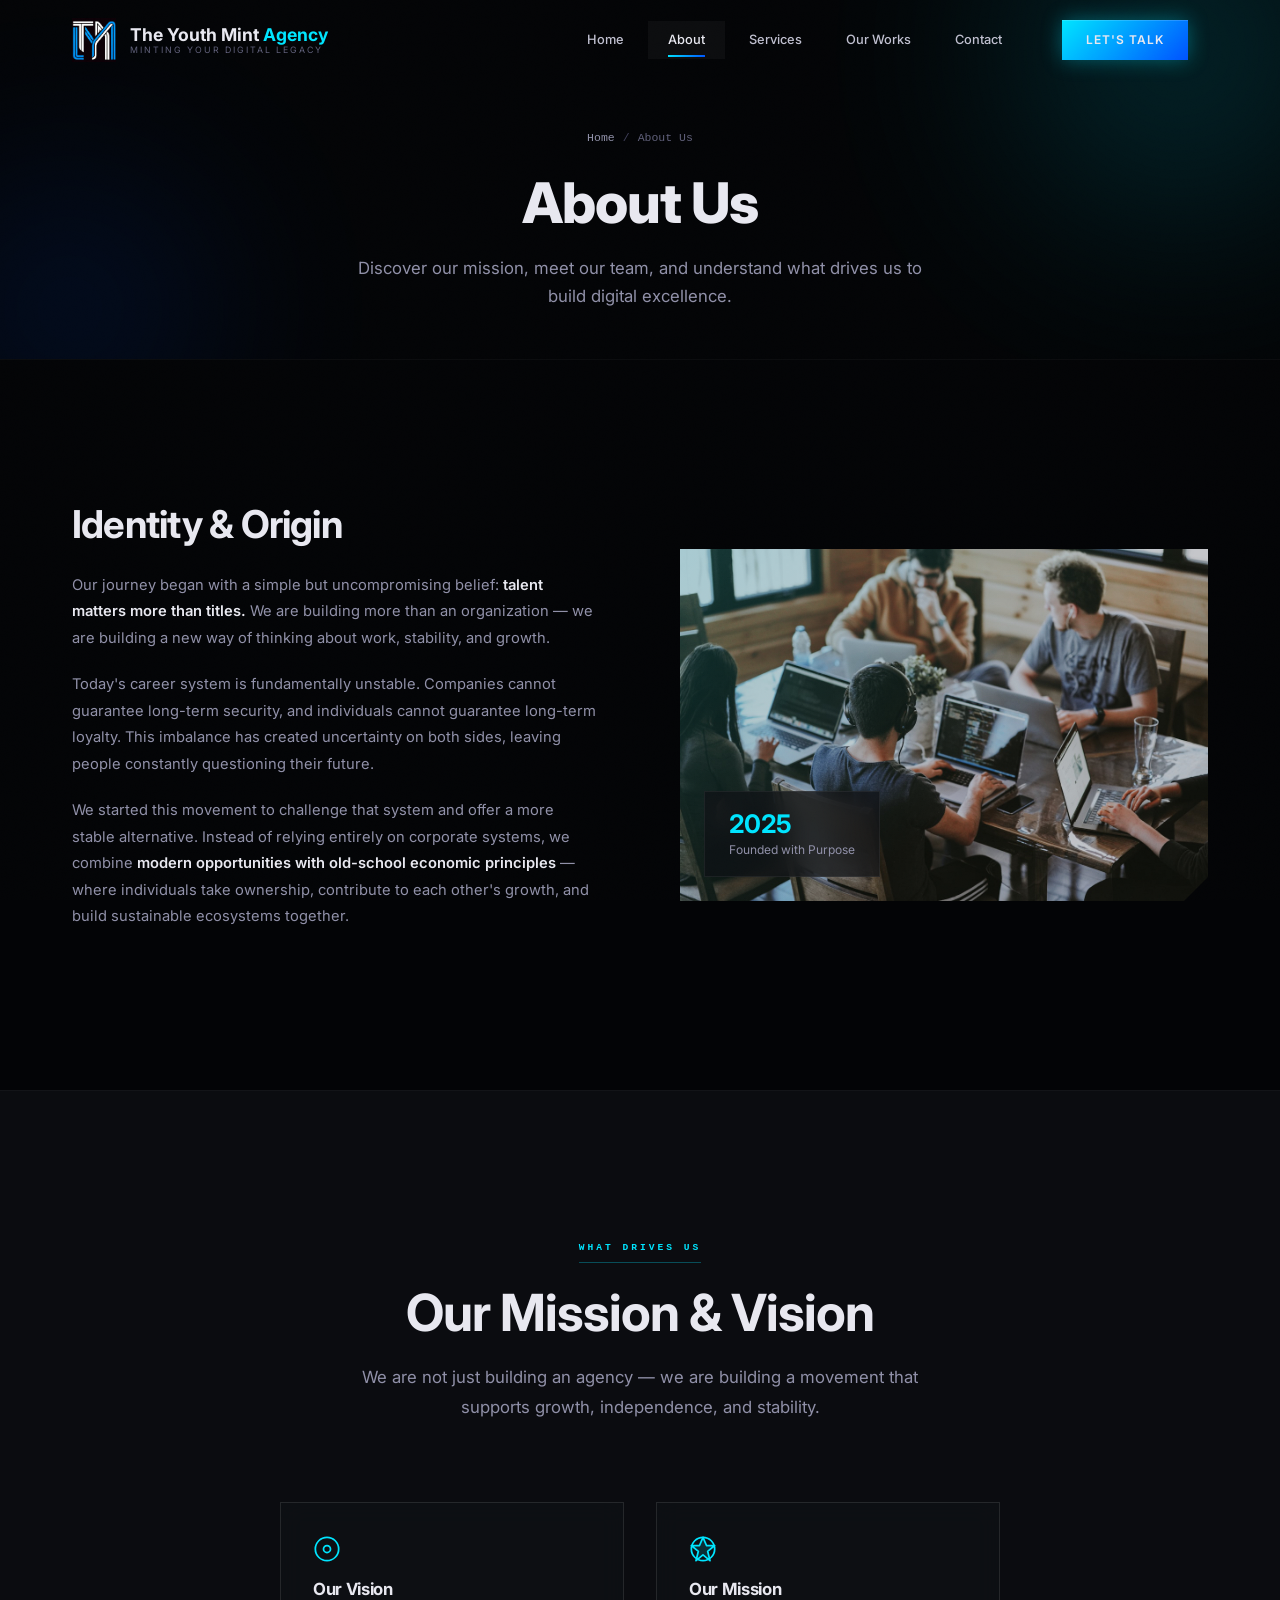
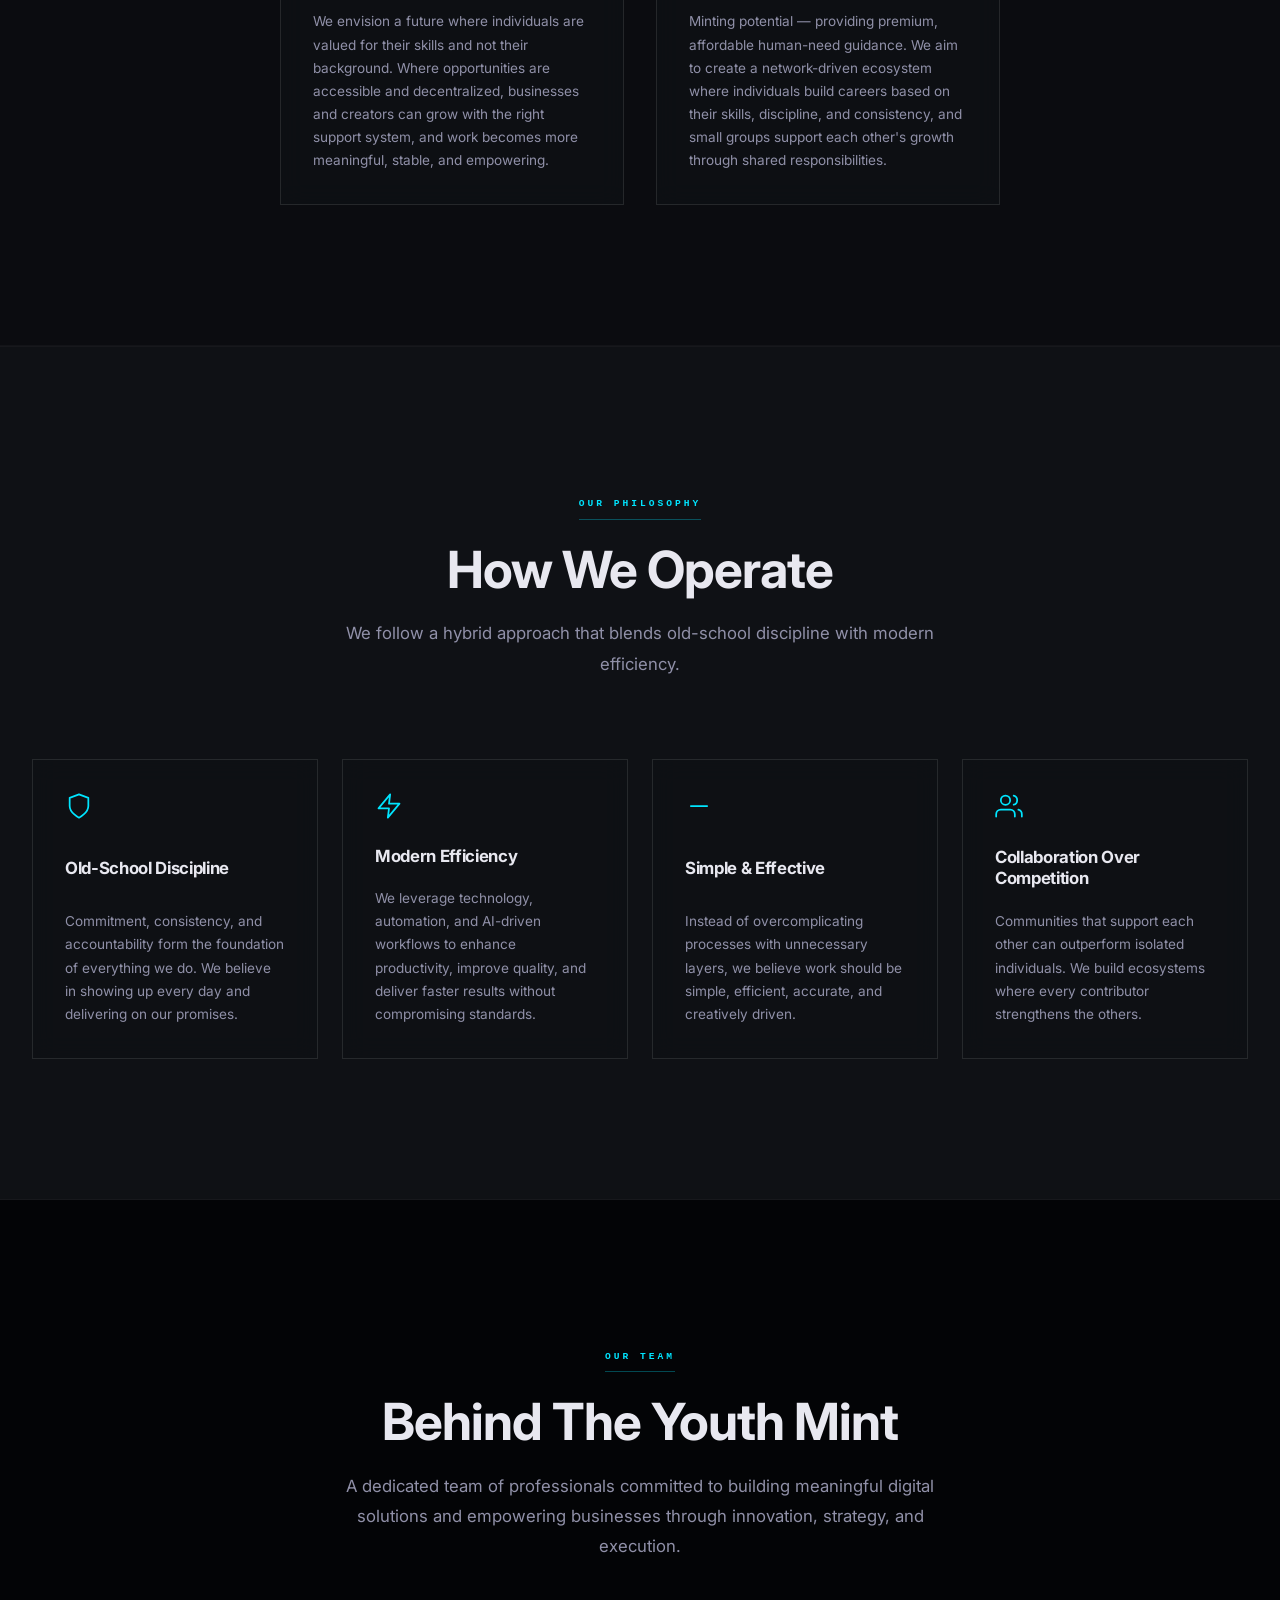
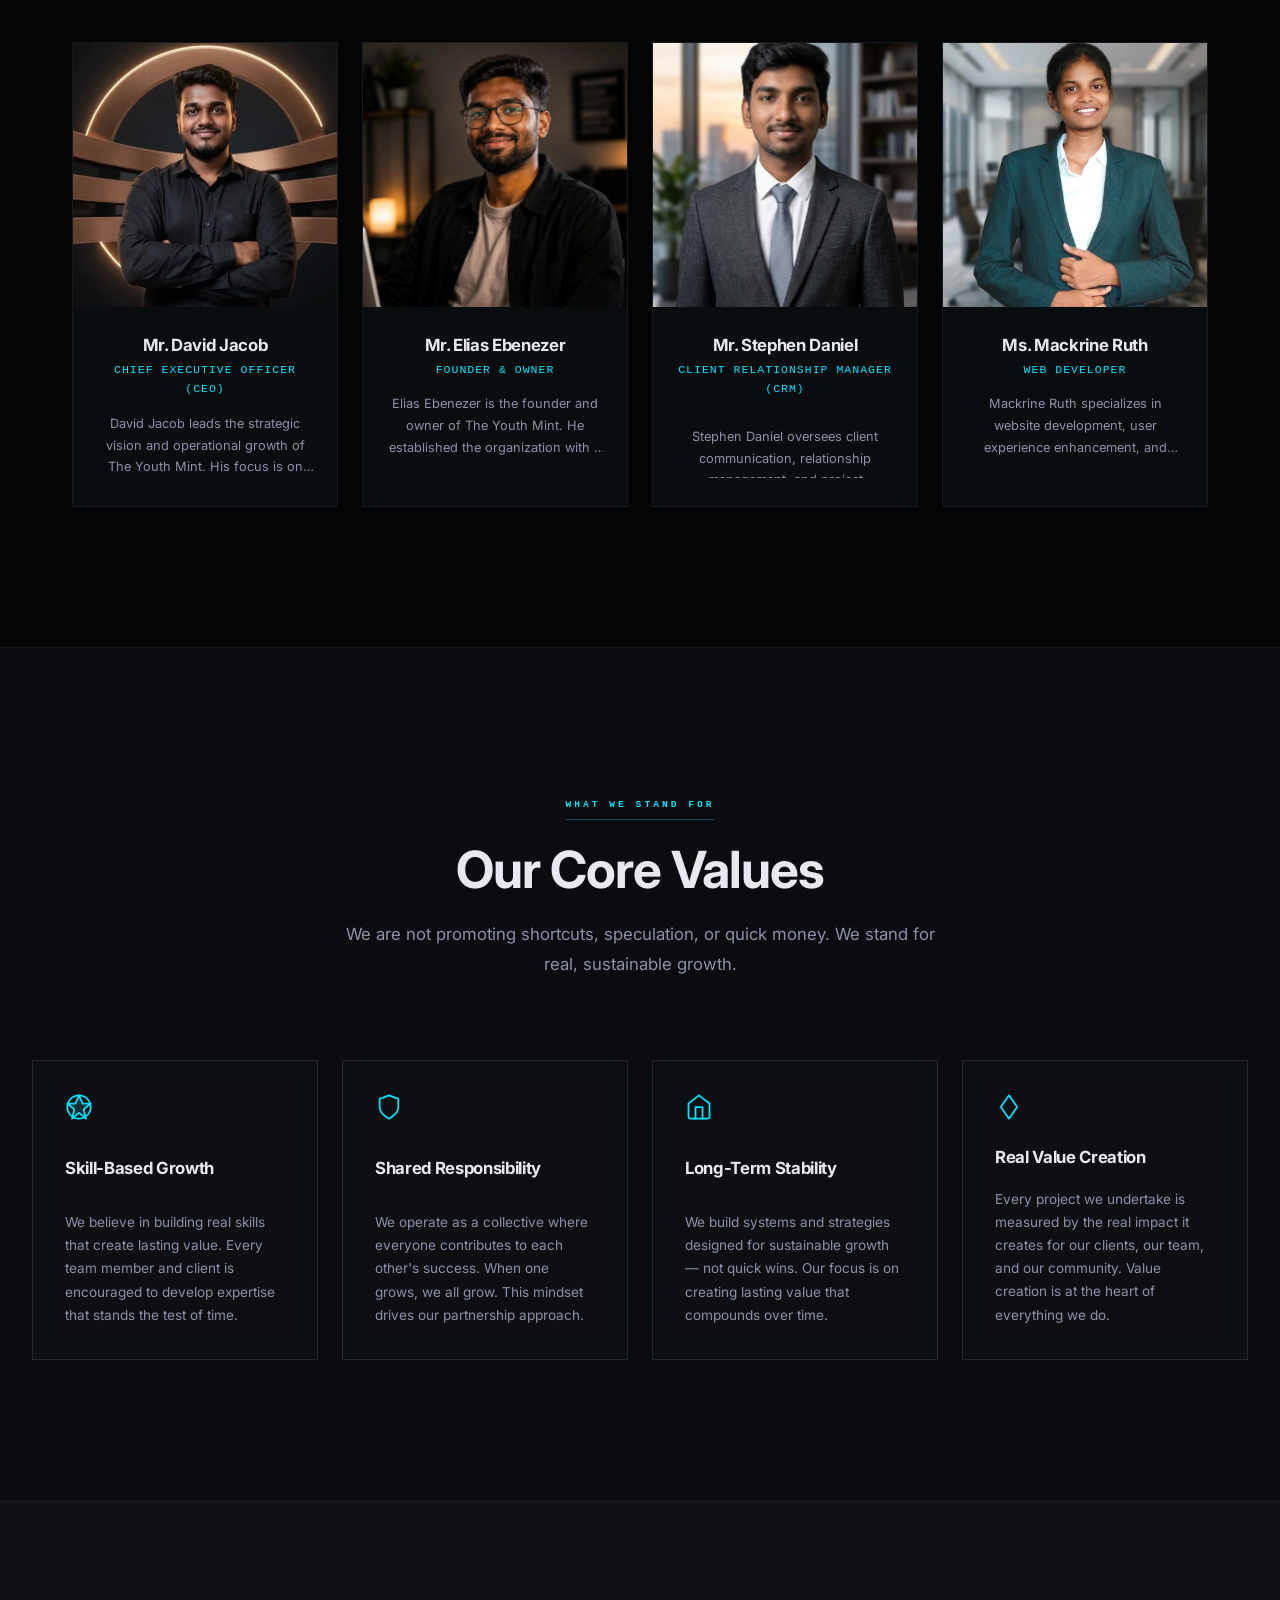
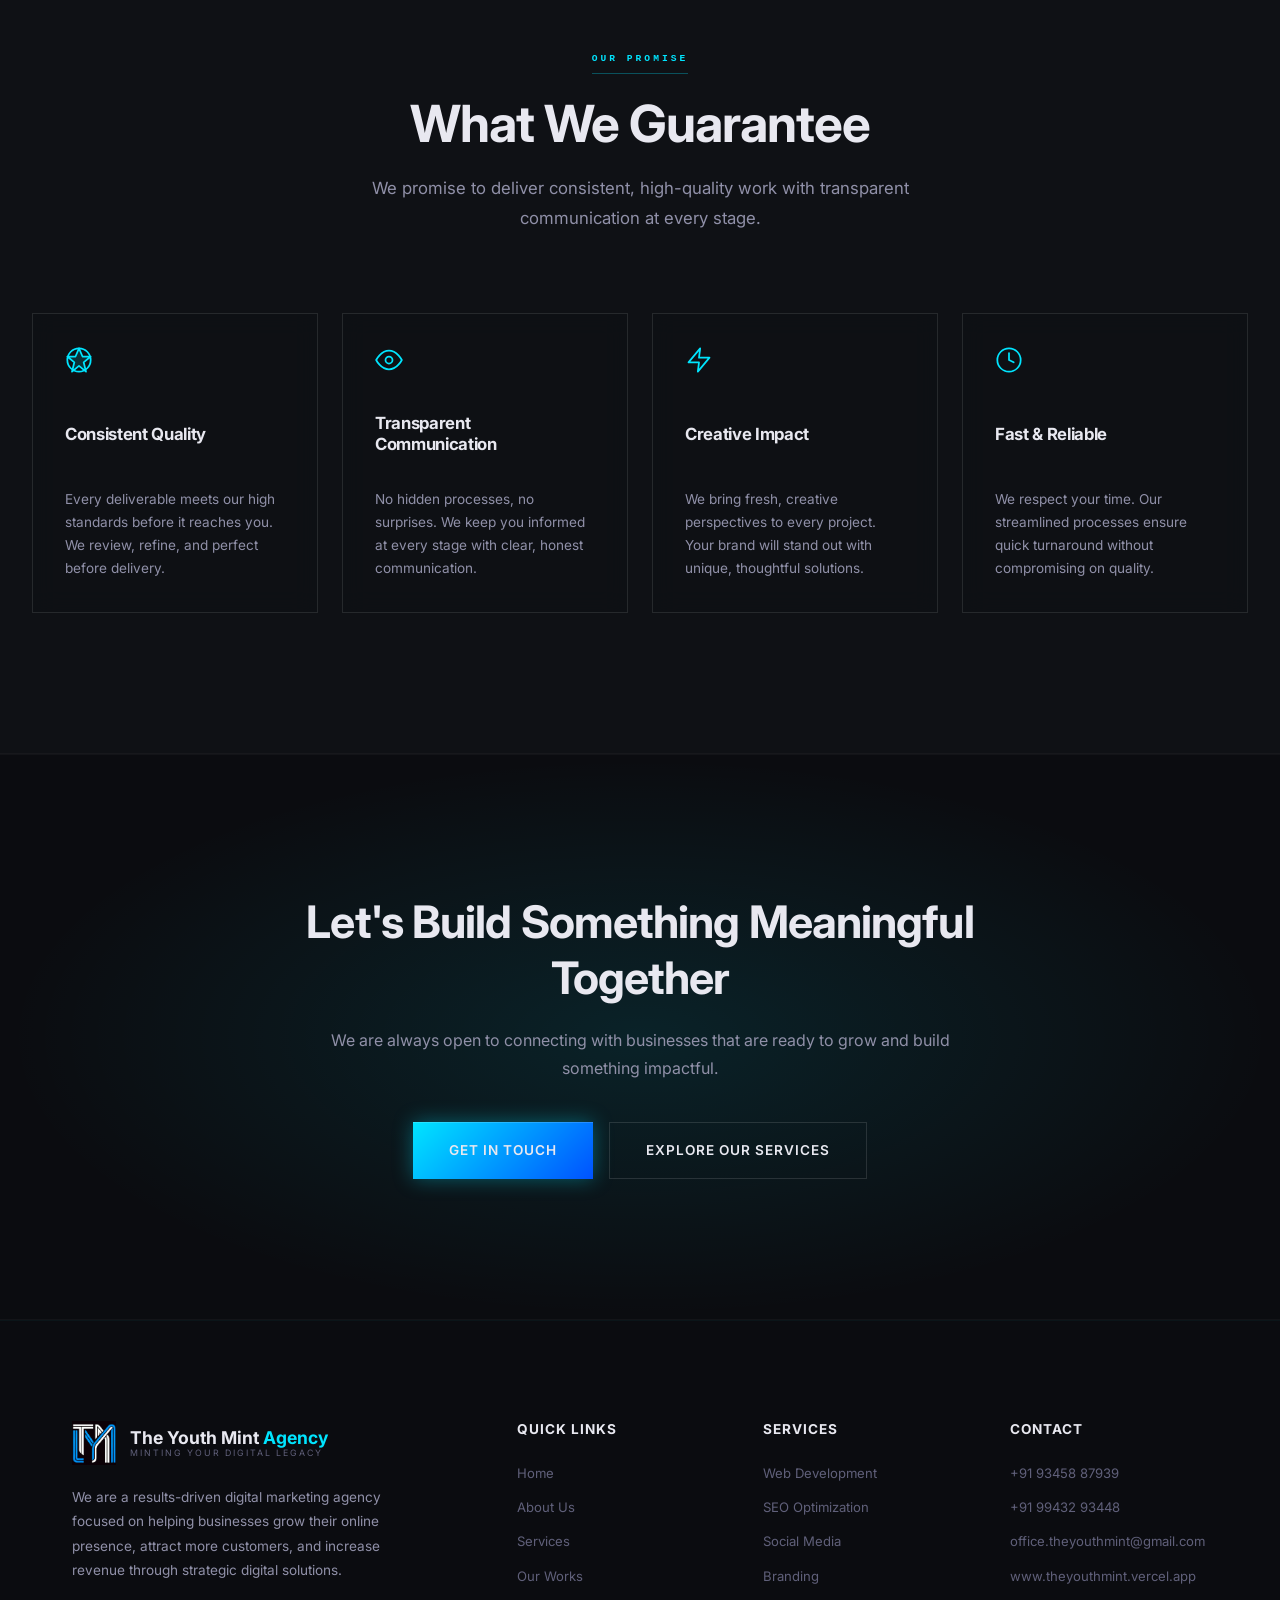
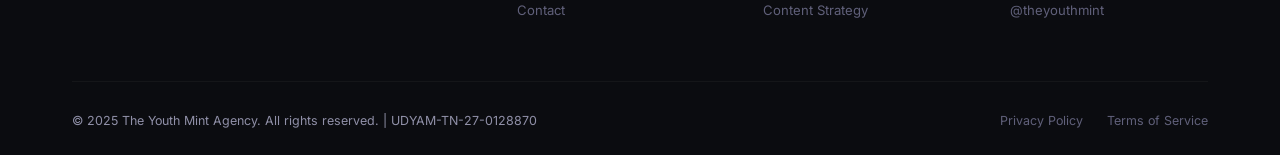
==== commit 5c0c9a8f: "modifying the website" ====
--- a/about.html
+++ b/about.html
@@ -4,10 +4,10 @@
   <meta charset="UTF-8">
   <meta name="viewport" content="width=device-width, initial-scale=1.0">
   <title>About Us - The Youth Mint Agency</title>
-  <meta name="description" content="Learn about The Youth Mint Agency - our mission, vision, team, and philosophy. We are building a movement that supports growth, independence, and stability.">
+  <meta name="description" content="Learn about The Youth Mint Agency - our mission, vision, team, and philosophy.">
   <link rel="preconnect" href="https://fonts.googleapis.com">
   <link rel="preconnect" href="https://fonts.gstatic.com" crossorigin>
-  <link href="https://fonts.googleapis.com/css2?family=Inter:wght@400;500;600;700&family=Poppins:wght@600;700;800&display=swap" rel="stylesheet">
+  <link href="https://fonts.googleapis.com/css2?family=Inter:wght@300;400;500;600;700;800&display=swap" rel="stylesheet">
   <link rel="stylesheet" href="css/style.css">
   <link rel="icon" href="images/favicon.png" type="image/png">
 </head>
@@ -61,8 +61,7 @@
     <div class="container">
       <div class="about-grid">
         <div class="about-text animate-left">
-          <span class="section-tag">Our Origin</span>
-          <h2>Identity &amp; Origin</h2>
+          <h2>Identity & Origin</h2>
           <p>
             Our journey began with a simple but uncompromising belief: <strong>talent matters more than titles.</strong> We are building more than an organization — we are building a new way of thinking about work, stability, and growth.
           </p>
@@ -90,17 +89,27 @@
     <div class="container">
       <div class="section-header">
         <span class="section-tag">What Drives Us</span>
-        <h2 class="section-title">Our Mission &amp; Vision</h2>
+        <h2 class="section-title">Our Mission & Vision</h2>
         <p class="section-subtitle">We are not just building an agency — we are building a movement that supports growth, independence, and stability.</p>
       </div>
-      <div class="philosophy-grid" style="max-width:800px;margin:0 auto;">
-        <div class="philosophy-card animate">
-          <div class="icon">&#127758;</div>
+      <div class="philosophy-grid philosophy-grid--two">
+        <div class="philosophy-card animate">
+          <div class="icon">
+            <svg class="svg-icon" viewBox="0 0 24 24" fill="none" stroke="#00E5FF" stroke-width="1.5" stroke-linecap="round" stroke-linejoin="round">
+              <circle cx="12" cy="12" r="10"/>
+              <circle cx="12" cy="12" r="3"/>
+            </svg>
+          </div>
           <h3>Our Vision</h3>
           <p>We envision a future where individuals are valued for their skills and not their background. Where opportunities are accessible and decentralized, businesses and creators can grow with the right support system, and work becomes more meaningful, stable, and empowering.</p>
         </div>
         <div class="philosophy-card animate">
-          <div class="icon">&#128640;</div>
+          <div class="icon">
+            <svg class="svg-icon" viewBox="0 0 24 24" fill="none" stroke="#00E5FF" stroke-width="1.5" stroke-linecap="round" stroke-linejoin="round">
+              <circle cx="12" cy="12" r="10"/>
+              <polygon points="12 2 15 9 22 9 16 14 18 22 12 17 6 22 8 14 2 9 9 9" fill="#00E5FF" fill-opacity="0.15"/>
+            </svg>
+          </div>
           <h3>Our Mission</h3>
           <p>Minting potential — providing premium, affordable human-need guidance. We aim to create a network-driven ecosystem where individuals build careers based on their skills, discipline, and consistency, and small groups support each other's growth through shared responsibilities.</p>
         </div>
@@ -116,26 +125,45 @@
         <h2 class="section-title">How We Operate</h2>
         <p class="section-subtitle">We follow a hybrid approach that blends old-school discipline with modern efficiency.</p>
       </div>
-      <div class="philosophy-grid" style="color:var(--text-dark);">
-        <div class="philosophy-card animate" style="background:var(--light);border-color:var(--gray-200);">
-          <div class="icon">&#128214;</div>
-          <h3 style="color:var(--text-dark);">Old-School Discipline</h3>
-          <p style="color:var(--gray-500);">Commitment, consistency, and accountability form the foundation of everything we do. We believe in showing up every day and delivering on our promises.</p>
-        </div>
-        <div class="philosophy-card animate" style="background:var(--light);border-color:var(--gray-200);">
-          <div class="icon">&#9881;</div>
-          <h3 style="color:var(--text-dark);">Modern Efficiency</h3>
-          <p style="color:var(--gray-500);">We leverage technology, automation, and AI-driven workflows to enhance productivity, improve quality, and deliver faster results without compromising standards.</p>
-        </div>
-        <div class="philosophy-card animate" style="background:var(--light);border-color:var(--gray-200);">
-          <div class="icon">&#9981;</div>
-          <h3 style="color:var(--text-dark);">Simple &amp; Effective</h3>
-          <p style="color:var(--gray-500);">Instead of overcomplicating processes with unnecessary layers, we believe work should be simple, efficient, accurate, and creatively driven.</p>
-        </div>
-        <div class="philosophy-card animate" style="background:var(--light);border-color:var(--gray-200);">
-          <div class="icon">&#128101;</div>
-          <h3 style="color:var(--text-dark);">Collaboration Over Competition</h3>
-          <p style="color:var(--gray-500);">Communities that support each other can outperform isolated individuals. We build ecosystems where every contributor strengthens the others.</p>
+      <div class="row-container">
+        <div class="philosophy-card animate">
+          <div class="icon">
+            <svg class="svg-icon" viewBox="0 0 24 24" fill="none" stroke="#00E5FF" stroke-width="1.5" stroke-linecap="round" stroke-linejoin="round">
+              <path d="M12 22s8-4 8-10V5l-8-3-8 3v7c0 6 8 10 8 10z"/>
+            </svg>
+          </div>
+          <h3>Old-School Discipline</h3>
+          <p>Commitment, consistency, and accountability form the foundation of everything we do. We believe in showing up every day and delivering on our promises.</p>
+        </div>
+        <div class="philosophy-card animate">
+          <div class="icon">
+            <svg class="svg-icon" viewBox="0 0 24 24" fill="none" stroke="#00E5FF" stroke-width="1.5" stroke-linecap="round" stroke-linejoin="round">
+              <polygon points="13 2 3 14 12 14 11 22 21 10 12 10"/>
+            </svg>
+          </div>
+          <h3>Modern Efficiency</h3>
+          <p>We leverage technology, automation, and AI-driven workflows to enhance productivity, improve quality, and deliver faster results without compromising standards.</p>
+        </div>
+        <div class="philosophy-card animate">
+          <div class="icon">
+            <svg class="svg-icon" viewBox="0 0 24 24" fill="none" stroke="#00E5FF" stroke-width="1.5" stroke-linecap="round" stroke-linejoin="round">
+              <line x1="5" y1="12" x2="19" y2="12"/>
+            </svg>
+          </div>
+          <h3>Simple & Effective</h3>
+          <p>Instead of overcomplicating processes with unnecessary layers, we believe work should be simple, efficient, accurate, and creatively driven.</p>
+        </div>
+        <div class="philosophy-card animate">
+          <div class="icon">
+            <svg class="svg-icon" viewBox="0 0 24 24" fill="none" stroke="#00E5FF" stroke-width="1.5" stroke-linecap="round" stroke-linejoin="round">
+              <path d="M17 21v-2a4 4 0 0 0-4-4H5a4 4 0 0 0-4 4v2"/>
+              <circle cx="9" cy="7" r="4"/>
+              <path d="M23 21v-2a4 4 0 0 0-3-3.87"/>
+              <path d="M16 3.13a4 4 0 0 1 0 7.75"/>
+            </svg>
+          </div>
+          <h3>Collaboration Over Competition</h3>
+          <p>Communities that support each other can outperform isolated individuals. We build ecosystems where every contributor strengthens the others.</p>
         </div>
       </div>
     </div>
@@ -166,7 +194,7 @@
           </div>
           <div class="team-card-body">
             <h3>Mr. Elias Ebenezer</h3>
-            <p class="role">Founder &amp; Owner</p>
+            <p class="role">Founder & Owner</p>
             <p>Elias Ebenezer is the founder and owner of The Youth Mint. He established the organization with a vision to create opportunities, promote skill-based growth, and build a collaborative ecosystem where individuals and businesses can thrive together through meaningful partnerships and value creation.</p>
           </div>
         </a>
@@ -202,24 +230,42 @@
         <h2 class="section-title">Our Core Values</h2>
         <p class="section-subtitle">We are not promoting shortcuts, speculation, or quick money. We stand for real, sustainable growth.</p>
       </div>
-      <div class="philosophy-grid">
-        <div class="philosophy-card animate">
-          <div class="icon">&#128170;</div>
+      <div class="row-container">
+        <div class="philosophy-card animate">
+          <div class="icon">
+            <svg class="svg-icon" viewBox="0 0 24 24" fill="none" stroke="#00E5FF" stroke-width="1.5" stroke-linecap="round" stroke-linejoin="round">
+              <circle cx="12" cy="12" r="10"/>
+              <polygon points="12 2 15 9 22 9 16 14 18 22 12 17 6 22 8 14 2 9 9 9" fill="#00E5FF" fill-opacity="0.15"/>
+            </svg>
+          </div>
           <h3>Skill-Based Growth</h3>
           <p>We believe in building real skills that create lasting value. Every team member and client is encouraged to develop expertise that stands the test of time.</p>
         </div>
         <div class="philosophy-card animate">
-          <div class="icon">&#129309;</div>
+          <div class="icon">
+            <svg class="svg-icon" viewBox="0 0 24 24" fill="none" stroke="#00E5FF" stroke-width="1.5" stroke-linecap="round" stroke-linejoin="round">
+              <path d="M12 22s8-4 8-10V5l-8-3-8 3v7c0 6 8 10 8 10z"/>
+            </svg>
+          </div>
           <h3>Shared Responsibility</h3>
           <p>We operate as a collective where everyone contributes to each other's success. When one grows, we all grow. This mindset drives our partnership approach.</p>
         </div>
         <div class="philosophy-card animate">
-          <div class="icon">&#127979;</div>
+          <div class="icon">
+            <svg class="svg-icon" viewBox="0 0 24 24" fill="none" stroke="#00E5FF" stroke-width="1.5" stroke-linecap="round" stroke-linejoin="round">
+              <path d="M3 9l9-7 9 7v11a2 2 0 0 1-2 2H5a2 2 0 0 1-2-2z"/>
+              <polyline points="9 22 9 12 15 12 15 22"/>
+            </svg>
+          </div>
           <h3>Long-Term Stability</h3>
           <p>We build systems and strategies designed for sustainable growth — not quick wins. Our focus is on creating lasting value that compounds over time.</p>
         </div>
         <div class="philosophy-card animate">
-          <div class="icon">&#127775;</div>
+          <div class="icon">
+            <svg class="svg-icon" viewBox="0 0 24 24" fill="none" stroke="#00E5FF" stroke-width="1.5" stroke-linecap="round" stroke-linejoin="round">
+              <path d="M12 2l7 10-7 10-7-10z"/>
+            </svg>
+          </div>
           <h3>Real Value Creation</h3>
           <p>Every project we undertake is measured by the real impact it creates for our clients, our team, and our community. Value creation is at the heart of everything we do.</p>
         </div>
@@ -235,26 +281,45 @@
         <h2 class="section-title">What We Guarantee</h2>
         <p class="section-subtitle">We promise to deliver consistent, high-quality work with transparent communication at every stage.</p>
       </div>
-      <div class="philosophy-grid" style="color:var(--text-dark);">
-        <div class="philosophy-card animate" style="background:var(--light);border-color:var(--gray-200);">
-          <div class="icon">&#9989;</div>
-          <h3 style="color:var(--text-dark);">Consistent Quality</h3>
-          <p style="color:var(--gray-500);">Every deliverable meets our high standards before it reaches you. We review, refine, and perfect before delivery.</p>
-        </div>
-        <div class="philosophy-card animate" style="background:var(--light);border-color:var(--gray-200);">
-          <div class="icon">&#128172;</div>
-          <h3 style="color:var(--text-dark);">Transparent Communication</h3>
-          <p style="color:var(--gray-500);">No hidden processes, no surprises. We keep you informed at every stage with clear, honest communication.</p>
-        </div>
-        <div class="philosophy-card animate" style="background:var(--light);border-color:var(--gray-200);">
-          <div class="icon">&#127744;</div>
-          <h3 style="color:var(--text-dark);">Creative Impact</h3>
-          <p style="color:var(--gray-500);">We bring fresh, creative perspectives to every project. Your brand will stand out with unique, thoughtful solutions.</p>
-        </div>
-        <div class="philosophy-card animate" style="background:var(--light);border-color:var(--gray-200);">
-          <div class="icon">&#128640;</div>
-          <h3 style="color:var(--text-dark);">Fast &amp; Reliable</h3>
-          <p style="color:var(--gray-500);">We respect your time. Our streamlined processes ensure quick turnaround without compromising on quality.</p>
+      <div class="row-container">
+        <div class="philosophy-card animate">
+          <div class="icon">
+            <svg class="svg-icon" viewBox="0 0 24 24" fill="none" stroke="#00E5FF" stroke-width="1.5" stroke-linecap="round" stroke-linejoin="round">
+              <circle cx="12" cy="12" r="10"/>
+              <polygon points="12 2 15 9 22 9 16 14 18 22 12 17 6 22 8 14 2 9 9 9" fill="#00E5FF" fill-opacity="0.15"/>
+            </svg>
+          </div>
+          <h3>Consistent Quality</h3>
+          <p>Every deliverable meets our high standards before it reaches you. We review, refine, and perfect before delivery.</p>
+        </div>
+        <div class="philosophy-card animate">
+          <div class="icon">
+            <svg class="svg-icon" viewBox="0 0 24 24" fill="none" stroke="#00E5FF" stroke-width="1.5" stroke-linecap="round" stroke-linejoin="round">
+              <path d="M1 12s4-8 11-8 11 8 11 8-4 8-11 8-11-8-11-8z"/>
+              <circle cx="12" cy="12" r="3"/>
+            </svg>
+          </div>
+          <h3>Transparent Communication</h3>
+          <p>No hidden processes, no surprises. We keep you informed at every stage with clear, honest communication.</p>
+        </div>
+        <div class="philosophy-card animate">
+          <div class="icon">
+            <svg class="svg-icon" viewBox="0 0 24 24" fill="none" stroke="#00E5FF" stroke-width="1.5" stroke-linecap="round" stroke-linejoin="round">
+              <polygon points="13 2 3 14 12 14 11 22 21 10 12 10"/>
+            </svg>
+          </div>
+          <h3>Creative Impact</h3>
+          <p>We bring fresh, creative perspectives to every project. Your brand will stand out with unique, thoughtful solutions.</p>
+        </div>
+        <div class="philosophy-card animate">
+          <div class="icon">
+            <svg class="svg-icon" viewBox="0 0 24 24" fill="none" stroke="#00E5FF" stroke-width="1.5" stroke-linecap="round" stroke-linejoin="round">
+              <circle cx="12" cy="12" r="10"/>
+              <polyline points="12 6 12 12 16 14"/>
+            </svg>
+          </div>
+          <h3>Fast & Reliable</h3>
+          <p>We respect your time. Our streamlined processes ensure quick turnaround without compromising on quality.</p>
         </div>
       </div>
     </div>
--- a/css/style.css
+++ b/css/style.css
@@ -1,41 +1,57 @@
 /* ============================================
-   THE YOUTH MINT AGENCY - Corporate Website
+   THE YOUTH MINT AGENCY - Minimalist Luxury
    ============================================ */
 
-/* ----- CSS Variables / Theme ----- */
+/* ----- Noise Overlay ----- */
+body::after {
+  content: '';
+  position: fixed;
+  inset: 0;
+  z-index: 9998;
+  pointer-events: none;
+  opacity: 0.03;
+  background-image: url("data:image/svg+xml,%3Csvg viewBox='0 0 256 256' xmlns='http://www.w3.org/2000/svg'%3E%3Cfilter id='n'%3E%3CfeTurbulence type='fractalNoise' baseFrequency='0.9' numOctaves='4' stitchTiles='stitch'/%3E%3C/filter%3E%3Crect width='100%25' height='100%25' filter='url(%23n)'/%3E%3C/svg%3E");
+  background-repeat: repeat;
+  background-size: 256px 256px;
+  mix-blend-mode: overlay;
+}
+
+/* ----- Design Tokens ----- */
 :root {
-  --primary: #0096FF;
-  --primary-dark: #0087D2;
-  --primary-light: #00A5FF;
-  --primary-glow: rgba(0, 150, 255, 0.35);
-  --secondary: #0078D2;
-  --secondary-light: #0096F0;
-  --dark: #0A0A0A;
-  --dark-alt: #0F0F0F;
-  --dark-card: #121212;
-  --dark-surface: #181818;
-  --light: #ffffff;
-  --light-off: #f8f9fc;
+  --bg-obsidian: #0B0C10;
+  --bg-deep: #030406;
+  --bg-mid: #0F1115;
+  --bg-card: #111318;
+  --bg-surface: #151820;
+  --bg-border: #1E2230;
+  --bg-glass: rgba(15, 17, 21, 0.72);
+
+  --silver: #EAEAEA;
+  --silver-mid: #888888;
+  --silver-bright: #F5F5F5;
+  --metallic-silver: linear-gradient(135deg, #EAEAEA 0%, #888888 50%, #F5F5F5 100%);
+
+  --neon-cobalt: #00E5FF;
+  --cobalt-deep: #0052FF;
+  --cobalt-glow: rgba(0, 229, 255, 0.35);
+  --cobalt-flux: linear-gradient(135deg, #00E5FF 0%, #0052FF 100%);
+
   --gray-100: #f0f0f5;
   --gray-200: #e0e0ea;
   --gray-300: #c0c0d0;
   --gray-400: #9090a8;
   --gray-500: #60607a;
   --gray-600: #40405a;
-  --text-dark: #1a1a2e;
   --text-light: #e8e8f0;
   --text-muted: #8888a8;
-  --font-heading: 'Poppins', sans-serif;
-  --font-body: 'Inter', -apple-system, BlinkMacSystemFont, sans-serif;
+
+  --font-body: 'Inter', system-ui, -apple-system, sans-serif;
+  --font-mono: 'SF Mono', 'Fira Code', 'Consolas', monospace;
+
   --transition: all 0.4s cubic-bezier(0.25, 0.46, 0.45, 0.94);
   --shadow-sm: 0 2px 8px rgba(0, 0, 0, 0.08);
   --shadow-md: 0 8px 30px rgba(0, 0, 0, 0.12);
   --shadow-lg: 0 20px 60px rgba(0, 0, 0, 0.15);
-  --shadow-xl: 0 30px 80px rgba(0, 0, 0, 0.2);
-  --radius-sm: 6px;
-  --radius-md: 12px;
-  --radius-lg: 20px;
-  --radius-xl: 28px;
   --max-width: 1200px;
   --nav-height: 80px;
 }
@@ -54,11 +70,10 @@
 
 body {
   font-family: var(--font-body);
-  color: var(--text-dark);
-  background: var(--light);
+  color: var(--text-light);
+  background: var(--bg-deep);
   line-height: 1.7;
   -webkit-font-smoothing: antialiased;
-  -moz-osx-font-smoothing: grayscale;
   overflow-x: hidden;
 }
 
@@ -82,127 +97,138 @@
   width: 100%;
   max-width: var(--max-width);
   margin: 0 auto;
-  padding: 0 24px;
+  padding: 0 32px;
 }
 
 .section {
-  padding: 100px 0;
+  padding: 140px 0;
 }
 
 .section-dark {
-  background: var(--dark);
-  color: var(--text-light);
+  background: var(--bg-obsidian);
+  color: var(--text-light);
+  border-top: 1px solid rgba(255, 255, 255, 0.03);
+  border-bottom: 1px solid rgba(255, 255, 255, 0.03);
 }
 
 .section-light {
-  background: var(--light-off);
+  background: var(--bg-mid);
+  border-top: 1px solid rgba(255, 255, 255, 0.03);
+  border-bottom: 1px solid rgba(255, 255, 255, 0.03);
 }
 
 .section-header {
   text-align: center;
-  margin-bottom: 60px;
+  margin-bottom: 80px;
 }
 
 .section-tag {
   display: inline-block;
-  font-size: 0.75rem;
+  font-family: var(--font-mono);
+  font-size: 0.6rem;
   font-weight: 600;
   letter-spacing: 3px;
   text-transform: uppercase;
-  color: var(--primary);
-  background: rgba(0, 150, 255, 0.1);
-  padding: 8px 20px;
-  border-radius: 50px;
-  margin-bottom: 16px;
-}
-
-.section-dark .section-tag {
-  background: rgba(0, 150, 255, 0.15);
+  color: var(--neon-cobalt);
+  padding: 6px 0;
+  margin-bottom: 20px;
+  border-bottom: 1px solid rgba(0, 229, 255, 0.3);
 }
 
 .section-title {
-  font-family: var(--font-heading);
-  font-size: clamp(2rem, 4vw, 3rem);
+  font-size: clamp(2.2rem, 4.5vw, 3.2rem);
   font-weight: 700;
-  line-height: 1.2;
-  color: var(--text-dark);
-  margin-bottom: 16px;
-}
-
-.section-dark .section-title {
-  color: var(--light);
+  line-height: 1.15;
+  color: var(--text-light);
+  margin-bottom: 20px;
+  letter-spacing: -0.02em;
 }
 
 .section-subtitle {
   font-size: 1.05rem;
-  color: var(--gray-500);
+  font-weight: 400;
+  color: var(--gray-400);
   max-width: 600px;
   margin: 0 auto;
   line-height: 1.8;
 }
 
-.section-dark .section-subtitle {
-  color: var(--gray-300);
-}
-
 /* ----- Typography ----- */
 h1, h2, h3, h4, h5, h6 {
-  font-family: var(--font-heading);
   font-weight: 700;
-  line-height: 1.3;
+  line-height: 1.25;
+  letter-spacing: -0.02em;
+}
+
+h1 { font-size: clamp(2.5rem, 5vw, 4rem); }
+h2 { font-size: clamp(1.8rem, 3.5vw, 2.8rem); }
+h3 { font-size: clamp(1.1rem, 1.8vw, 1.4rem); }
+h4 { font-size: 1rem; }
+
+p, li {
+  font-weight: 400;
+  color: var(--gray-400);
+}
+
+strong {
+  font-weight: 600;
+  color: var(--text-light);
 }
 
 /* ----- Buttons ----- */
 .btn {
   display: inline-flex;
   align-items: center;
+  justify-content: center;
   gap: 10px;
   font-family: var(--font-body);
-  font-size: 0.9rem;
+  font-size: 0.85rem;
   font-weight: 600;
-  padding: 14px 32px;
-  border-radius: 50px;
+  padding: 16px 36px;
+  border-radius: 0;
   border: none;
   cursor: pointer;
   transition: var(--transition);
   position: relative;
   overflow: hidden;
+  text-transform: uppercase;
+  letter-spacing: 1px;
 }
 
 .btn-primary {
-  background: linear-gradient(135deg, var(--primary), var(--primary-dark));
-  color: var(--light);
-  box-shadow: 0 4px 20px var(--primary-glow);
+  background: var(--cobalt-flux);
+  color: var(--text-light);
+  box-shadow: 0 0 20px var(--cobalt-glow), inset 0 1px 0 rgba(255, 255, 255, 0.15);
+  transition: all 0.4s cubic-bezier(0.25, 0.8, 0.25, 1);
 }
 
 .btn-primary:hover {
   transform: translateY(-3px);
-  box-shadow: 0 8px 30px rgba(0, 150, 255, 0.4);
+  box-shadow: 0 0 60px rgba(0, 229, 255, 0.35), 0 8px 32px rgba(0, 229, 255, 0.15), inset 0 1px 0 rgba(255, 255, 255, 0.25);
 }
 
 .btn-secondary {
   background: transparent;
-  color: var(--light);
-  border: 2px solid rgba(255, 255, 255, 0.3);
+  color: var(--text-light);
+  border: 1px solid rgba(255, 255, 255, 0.12);
 }
 
 .btn-secondary:hover {
-  border-color: var(--primary);
-  background: rgba(0, 150, 255, 0.1);
-  transform: translateY(-3px);
+  border-color: var(--neon-cobalt);
+  background: rgba(0, 229, 255, 0.06);
+  transform: translateY(-2px);
 }
 
 .btn-outline {
   background: transparent;
-  color: var(--primary);
-  border: 2px solid var(--primary);
+  color: var(--neon-cobalt);
+  border: 1px solid rgba(0, 229, 255, 0.3);
 }
 
 .btn-outline:hover {
-  background: var(--primary);
-  color: var(--light);
-  transform: translateY(-3px);
-  box-shadow: 0 8px 30px var(--primary-glow);
+  background: rgba(0, 229, 255, 0.08);
+  border-color: var(--neon-cobalt);
+  transform: translateY(-2px);
 }
 
 /* ----- Navigation ----- */
@@ -212,16 +238,16 @@
   left: 0;
   width: 100%;
   z-index: 1000;
-  padding: 0 24px;
+  padding: 0 32px;
   height: var(--nav-height);
   transition: var(--transition);
 }
 
 .navbar.scrolled {
-  background: rgba(10, 10, 10, 0.95);
-  backdrop-filter: blur(20px);
-  -webkit-backdrop-filter: blur(20px);
-  box-shadow: 0 2px 30px rgba(0, 0, 0, 0.3);
+  background: rgba(3, 4, 6, 0.94);
+  backdrop-filter: blur(24px);
+  -webkit-backdrop-filter: blur(24px);
+  box-shadow: 0 1px 0 rgba(0, 229, 255, 0.06), 0 4px 40px rgba(0, 0, 0, 0.4);
 }
 
 .navbar .container {
@@ -235,77 +261,74 @@
 .nav-logo {
   display: flex;
   align-items: center;
-  gap: 12px;
+  gap: 14px;
   z-index: 1001;
 }
 
 .nav-logo img {
-  height: 42px;
+  height: 44px;
   width: auto;
 }
 
 .nav-logo-text {
-  font-family: var(--font-heading);
-  font-size: 1.2rem;
+  font-size: 1.1rem;
   font-weight: 700;
-  color: var(--light);
+  color: var(--text-light);
   line-height: 1.2;
 }
 
 .nav-logo-text span {
-  color: var(--primary-light);
+  color: var(--neon-cobalt);
 }
 
 .nav-logo-text small {
   display: block;
-  font-size: 0.6rem;
+  font-size: 0.55rem;
   font-weight: 400;
   letter-spacing: 2px;
   text-transform: uppercase;
-  color: var(--gray-400);
+  color: var(--gray-500);
 }
 
 .nav-links {
   display: flex;
   align-items: center;
-  gap: 8px;
+  gap: 4px;
 }
 
 .nav-links a {
-  font-size: 0.85rem;
+  font-size: 0.8rem;
   font-weight: 500;
   color: var(--gray-300);
-  padding: 8px 18px;
-  border-radius: 8px;
+  padding: 8px 20px;
+  border-radius: 0;
   position: relative;
   transition: var(--transition);
 }
 
 .nav-links a:hover,
 .nav-links a.active {
-  color: var(--light);
-  background: rgba(255, 255, 255, 0.06);
+  color: var(--text-light);
+  background: rgba(255, 255, 255, 0.04);
 }
 
 .nav-links a.active::after {
   content: '';
   position: absolute;
-  bottom: 4px;
-  left: 50%;
-  transform: translateX(-50%);
-  width: 20px;
+  bottom: 2px;
+  left: 20px;
+  right: 20px;
   height: 2px;
-  background: var(--primary-light);
-  border-radius: 2px;
+  background: var(--cobalt-flux);
 }
 
 .nav-cta {
-  margin-left: 12px;
+  margin-left: 16px;
 }
 
 .nav-cta .btn {
   padding: 10px 24px;
-  font-size: 0.8rem;
+  font-size: 0.75rem;
 }
 
 .nav-toggle {
@@ -323,8 +346,8 @@
   display: block;
   width: 24px;
   height: 2px;
-  background: var(--light);
-  border-radius: 2px;
+  background: var(--text-light);
+  border-radius: 0;
   transition: var(--transition);
 }
 
@@ -346,7 +369,7 @@
   min-height: 100vh;
   display: flex;
   align-items: center;
-  background: var(--dark);
+  background: var(--bg-deep);
   overflow: hidden;
   padding-top: var(--nav-height);
 }
@@ -360,45 +383,34 @@
 .hero-bg .gradient-orb {
   position: absolute;
   border-radius: 50%;
-  filter: blur(120px);
-  opacity: 0.4;
-  animation: orbFloat 20s ease-in-out infinite;
+  filter: blur(140px);
+  opacity: 0.2;
+  animation: orbFloat 24s ease-in-out infinite;
 }
 
 .hero-bg .gradient-orb:nth-child(1) {
-  width: 600px;
-  height: 600px;
-  background: radial-gradient(circle, var(--primary), transparent);
-  top: -200px;
-  right: -200px;
-  animation-delay: 0s;
+  width: 550px;
+  height: 550px;
+  background: radial-gradient(circle, var(--neon-cobalt), transparent);
+  top: -250px;
+  right: -180px;
 }
 
 .hero-bg .gradient-orb:nth-child(2) {
   width: 400px;
   height: 400px;
-  background: radial-gradient(circle, var(--secondary), transparent);
-  bottom: -100px;
-  left: -100px;
-  animation-delay: -7s;
-}
-
-.hero-bg .gradient-orb:nth-child(3) {
-  width: 300px;
-  height: 300px;
-  background: radial-gradient(circle, rgba(0, 150, 255, 0.5), transparent);
-  top: 50%;
-  left: 50%;
-  transform: translate(-50%, -50%);
-  animation-delay: -14s;
+  background: radial-gradient(circle, var(--cobalt-deep), transparent);
+  bottom: -150px;
+  left: -120px;
+  animation-delay: -8s;
 }
 
 .hero-grid-overlay {
   position: absolute;
   inset: 0;
   background-image:
-    linear-gradient(rgba(255, 255, 255, 0.02) 1px, transparent 1px),
-    linear-gradient(90deg, rgba(255, 255, 255, 0.02) 1px, transparent 1px);
+    linear-gradient(rgba(0, 229, 255, 0.03) 1px, transparent 1px),
+    linear-gradient(90deg, rgba(0, 229, 255, 0.03) 1px, transparent 1px);
   background-size: 60px 60px;
   z-index: 1;
 }
@@ -408,52 +420,74 @@
   z-index: 2;
   display: grid;
   grid-template-columns: 1fr 1fr;
-  gap: 60px;
+  gap: 80px;
   align-items: center;
 }
 
 .hero-content {
-  max-width: 600px;
+  max-width: 560px;
 }
 
 .hero-badge {
   display: inline-flex;
   align-items: center;
-  gap: 8px;
-  font-size: 0.8rem;
-  font-weight: 700;
+  gap: 10px;
+  font-family: var(--font-mono);
+  font-size: 0.65rem;
+  font-weight: 500;
   letter-spacing: 2px;
   text-transform: uppercase;
-  color: var(--light);
-  margin-bottom: 24px;
+  color: var(--silver-bright);
+  margin-bottom: 28px;
+  padding: 6px 16px;
+  border: 1px solid rgba(255, 255, 255, 0.06);
+  background: rgba(255, 255, 255, 0.02);
 }
 
 .hero-badge .dot {
-  width: 6px;
-  height: 6px;
-  background: var(--primary-light);
-  border-radius: 50%;
+  width: 5px;
+  height: 5px;
+  background: var(--neon-cobalt);
+  border-radius: 0;
   animation: pulse-dot 2s infinite;
+  box-shadow: 0 0 8px var(--cobalt-glow);
 }
 
 .hero-title {
-  font-size: clamp(2.5rem, 5vw, 4rem);
-  font-weight: 800;
-  line-height: 1.1;
-  color: var(--light);
-  margin-bottom: 20px;
+  font-size: clamp(3rem, 5.5vw, 4.5rem);
+  font-weight: 700;
+  line-height: 1.05;
+  color: var(--text-light);
+  margin-bottom: 16px;
+  letter-spacing: -0.03em;
 }
 
 .hero-title .highlight {
-  color: var(--light);
+  background: var(--metallic-silver);
+  -webkit-background-clip: text;
+  -webkit-text-fill-color: transparent;
+  background-clip: text;
+}
+
+.hero-title .light-weight {
+  font-weight: 300;
+  display: block;
+  font-size: clamp(1.2rem, 2vw, 1.6rem);
+  color: var(--gray-400);
+  -webkit-text-fill-color: var(--gray-400);
+  letter-spacing: 0.05em;
+  margin-top: 12px;
 }
 
 .hero-desc {
-  font-size: 1.1rem;
+  font-size: 1rem;
+  font-weight: 400;
   color: var(--gray-400);
   line-height: 1.8;
-  margin-bottom: 36px;
-  max-width: 520px;
+  margin-bottom: 40px;
+  max-width: 500px;
+  border-left: 2px solid var(--neon-cobalt);
+  padding-left: 24px;
 }
 
 .hero-actions {
@@ -464,150 +498,240 @@
 
 .hero-stats {
   display: flex;
-  gap: 40px;
-  margin-top: 50px;
-  padding-top: 30px;
-  border-top: 1px solid rgba(255, 255, 255, 0.06);
+  gap: 48px;
+  margin-top: 56px;
+  padding-top: 36px;
+  border-top: 1px solid rgba(255, 255, 255, 0.05);
 }
 
 .hero-stat h3 {
   font-size: 2rem;
   font-weight: 700;
-  color: var(--light);
+  color: var(--text-light);
   line-height: 1;
 }
 
-.hero-stat h3 span {
-  color: var(--primary-light);
+.hero-stat h3 .count {
+  color: var(--neon-cobalt);
+  text-shadow: 0 0 15px var(--cobalt-glow);
 }
 
 .hero-stat p {
-  font-size: 0.8rem;
+  font-size: 0.72rem;
   color: var(--gray-500);
-  margin-top: 4px;
-}
-
+  margin-top: 6px;
+  letter-spacing: 1.5px;
+  text-transform: uppercase;
+  font-weight: 500;
+}
+
+/* ----- Hero Geometric Shape ----- */
 .hero-visual {
   display: flex;
-  justify-content: center;
+  justify-content: flex-end;
   align-items: center;
   position: relative;
 }
 
-.hero-visual-inner {
+.geo-shape {
+  width: 300px;
+  height: 300px;
   position: relative;
-  width: 100%;
-  max-width: 500px;
-  aspect-ratio: 1;
-}
-
-.floating-cards {
-  position: relative;
+  animation: coreSpin 60s linear infinite;
+  transform-origin: center;
+}
+
+.geo-shape svg {
   width: 100%;
   height: 100%;
-}
-
-.floating-card {
+  display: block;
+}
+
+.geo-ring-1 { animation: spin 30s linear infinite; transform-origin: center; }
+.geo-ring-2 { animation: spin 20s linear infinite reverse; transform-origin: center; }
+.geo-ring-3 { animation: spin 15s linear infinite; transform-origin: center; }
+.geo-diamond { animation: pulseDiamond 4s ease-in-out infinite; transform-origin: center; }
+.geo-dot { animation: pulseDot 3s ease-in-out infinite; }
+.geo-dot:nth-child(2) { animation-delay: -0.75s; }
+.geo-dot:nth-child(3) { animation-delay: -1.5s; }
+.geo-dot:nth-child(4) { animation-delay: -2.25s; }
+.geo-line { animation: fadeLine 4s ease-in-out infinite; }
+.geo-line:nth-child(2) { animation-delay: -1s; }
+.geo-line:nth-child(3) { animation-delay: -2s; }
+.geo-line:nth-child(4) { animation-delay: -3s; }
+
+@keyframes spin {
+  to { transform: rotate(360deg); }
+}
+
+@keyframes pulseDiamond {
+  0%, 100% { opacity: 0.6; transform: rotate(45deg) scale(1); }
+  50% { opacity: 1; transform: rotate(45deg) scale(1.15); }
+}
+
+@keyframes pulseDot {
+  0%, 100% { opacity: 0.2; r: 2; }
+  50% { opacity: 0.8; r: 4; }
+}
+
+@keyframes fadeLine {
+  0%, 100% { opacity: 0.05; }
+  50% { opacity: 0.2; }
+}
+
+@keyframes coreSpin {
+  to { transform: rotate(360deg); }
+}
+
+/* ----- SVG Icon System ----- */
+.svg-icon {
+  width: 28px;
+  height: 28px;
+  display: block;
+  flex-shrink: 0;
+}
+
+/* ----- Floating Data Core ----- */
+.hero-right-container {
+  position: relative;
+  width: 450px;
+  height: 450px;
+  max-width: 450px;
+  max-height: 450px;
+  perspective: 1000px;
+  perspective-origin: 50% 50%;
+  transform-style: preserve-3d;
+  overflow: hidden;
+  flex-shrink: 0;
+}
+
+.hero-layer {
   position: absolute;
-  background: rgba(255, 255, 255, 0.04);
-  backdrop-filter: blur(10px);
-  border: 1px solid rgba(255, 255, 255, 0.08);
-  border-radius: var(--radius-md);
-  padding: 18px 24px;
-  display: flex;
-  align-items: center;
-  gap: 12px;
-  animation: float 6s ease-in-out infinite;
-  width: fit-content;
-}
-
-.floating-card .icon {
-  width: 40px;
-  height: 40px;
-  border-radius: 10px;
+  inset: 0;
   display: flex;
   align-items: center;
   justify-content: center;
-  font-size: 1.2rem;
+  will-change: transform;
+  pointer-events: none;
+  transform-style: preserve-3d;
+}
+
+.hero-layer-1 {
+  z-index: 1;
+  transform: translate3d(calc(var(--x, 0) * 0.15px), calc(var(--y, 0) * 0.15px), -60px);
+}
+
+.hero-layer-2 {
+  z-index: 2;
+  transform: translate3d(calc(var(--x, 0) * 0.4px), calc(var(--y, 0) * 0.4px), 0px);
+}
+
+.hero-layer-3 {
+  z-index: 3;
+  transform: translate3d(calc(var(--x, 0) * 0.7px), calc(var(--y, 0) * 0.7px), 40px);
+}
+
+.micro-card {
+  position: absolute;
+  width: 120px;
+  height: 60px;
+  display: flex;
+  align-items: center;
+  gap: 8px;
+  padding: 0 12px;
+  background: rgba(255, 255, 255, 0.04);
+  backdrop-filter: blur(8px);
+  -webkit-backdrop-filter: blur(8px);
+  border: 1px solid rgba(255, 255, 255, 0.15);
+  border-radius: 8px;
+  box-shadow: 0 2px 12px rgba(0, 229, 255, 0.08);
+  pointer-events: auto;
+  transition: transform 0.25s ease, border-color 0.25s ease, box-shadow 0.25s ease;
+}
+
+.micro-card:hover {
+  transform: scale(1.1);
+  border-color: #00E5FF;
+  box-shadow: 0 4px 20px rgba(0, 229, 255, 0.2);
+}
+
+.micro-card .mc-icon {
   flex-shrink: 0;
-}
-
-.floating-card .icon {
-  background: rgba(0, 150, 255, 0.2);
-  color: var(--primary-light);
-}
-
-.floating-card .info h4 {
-  font-size: 0.85rem;
-  color: var(--light);
+  display: flex;
+  align-items: center;
+}
+
+.micro-card .mc-icon svg {
+  width: 24px;
+  height: 24px;
+  display: block;
+}
+
+.micro-card .mc-label {
+  font-family: var(--font-mono);
+  font-size: 0.55rem;
   font-weight: 600;
-}
-
-.floating-card .info p {
-  font-size: 0.7rem;
-  color: var(--gray-400);
-}
-
-.floating-card:nth-child(1) {
-  top: 10%;
-  right: 5%;
-  animation-delay: 0s;
-}
-
-.floating-card:nth-child(2) {
-  bottom: 20%;
-  left: 5%;
-  animation-delay: -2s;
-}
-
-.floating-card:nth-child(3) {
-  top: 50%;
-  left: 50%;
-  transform: translate(-50%, -50%);
-  animation-delay: -4s;
-  padding: 24px 32px;
-}
-
-.hero-circle {
-  position: absolute;
-  border-radius: 50%;
-  border: 1px solid rgba(255, 255, 255, 0.06);
-  animation: spin 30s linear infinite;
-}
-
-.hero-circle:nth-child(1) {
-  width: 300px;
-  height: 300px;
-  top: 50%;
-  left: 50%;
-  transform: translate(-50%, -50%);
-}
-
-.hero-circle:nth-child(2) {
-  width: 450px;
-  height: 450px;
-  top: 50%;
-  left: 50%;
-  transform: translate(-50%, -50%);
-  animation-direction: reverse;
-  animation-duration: 40s;
-}
-
-/* ----- Services Section ----- */
+  letter-spacing: 0.5px;
+  color: var(--gray-300);
+  white-space: nowrap;
+}
+
+.sc-1 { top: 20px; left: 15px; }
+.sc-2 { top: 15px; right: 15px; }
+.sc-3 { bottom: 20px; left: 15px; }
+.sc-4 { bottom: 15px; right: 15px; }
+.sc-5 { bottom: 85px; left: 50%; margin-left: -60px; }
+
+/* ----- Stats Strip ----- */
+.stats-strip {
+  background: var(--bg-obsidian);
+  padding: 80px 0;
+  border-top: 1px solid rgba(0, 229, 255, 0.04);
+  border-bottom: 1px solid rgba(0, 229, 255, 0.04);
+}
+
+.stats-grid {
+  display: grid;
+  grid-template-columns: repeat(auto-fit, minmax(200px, 1fr));
+  gap: 48px;
+  text-align: center;
+}
+
+.stat-item h3 {
+  font-size: 2.5rem;
+  font-weight: 800;
+  color: var(--text-light);
+  line-height: 1;
+  margin-bottom: 8px;
+}
+
+.stat-item h3 span {
+  color: var(--neon-cobalt);
+}
+
+.stat-item p {
+  font-size: 0.82rem;
+  font-weight: 400;
+  color: var(--gray-500);
+  letter-spacing: 1px;
+  text-transform: uppercase;
+}
+
+/* ----- Services Grid ----- */
 .services-grid {
   display: grid;
-  grid-template-columns: repeat(auto-fill, minmax(280px, 1fr));
+  grid-template-columns: repeat(auto-fit, minmax(300px, 1fr));
   gap: 24px;
 }
 
 .service-card {
-  background: var(--light);
-  border: 1px solid var(--gray-200);
-  border-radius: var(--radius-md);
-  padding: 36px 28px;
+  background: var(--bg-glass);
+  backdrop-filter: blur(12px);
+  -webkit-backdrop-filter: blur(12px);
+  border: 1px solid rgba(255, 255, 255, 0.06);
+  padding: 40px 32px;
   transition: var(--transition);
   position: relative;
-  overflow: hidden;
   cursor: default;
 }
 
@@ -617,17 +741,16 @@
   top: 0;
   left: 0;
   width: 100%;
-  height: 3px;
-  background: linear-gradient(90deg, var(--primary), var(--primary-light));
+  height: 2px;
+  background: var(--cobalt-flux);
   transform: scaleX(0);
   transform-origin: left;
   transition: var(--transition);
 }
 
 .service-card:hover {
-  transform: translateY(-6px);
-  box-shadow: 0 20px 60px rgba(0, 150, 255, 0.12);
-  border-color: rgba(0, 150, 255, 0.15);
+  border-color: rgba(0, 229, 255, 0.12);
+  transform: translateY(-3px);
 }
 
 .service-card:hover::before {
@@ -635,104 +758,52 @@
 }
 
 .service-icon {
-  width: 100%;
-  border-radius: 16px;
-  overflow: hidden;
   margin-bottom: 24px;
 }
 
-.service-card:hover .service-icon {
-  transform: scale(1.02);
-}
-
-.service-image-box {
-  background: linear-gradient(135deg, var(--dark-alt), var(--dark-card));
-  border-radius: var(--radius-lg);
-  overflow: hidden;
-  padding: 12px;
-  min-width: 250px;
-}
-
 .service-card h3 {
-  font-size: 1.15rem;
-  color: var(--text-dark);
-  margin-bottom: 10px;
+  font-size: 1.1rem;
+  font-weight: 700;
+  color: var(--text-light);
+  margin-bottom: 12px;
 }
 
 .service-card p {
-  font-size: 0.88rem;
-  color: var(--gray-500);
+  font-size: 0.85rem;
+  font-weight: 400;
+  color: var(--gray-400);
   line-height: 1.7;
 }
 
-.service-card .service-tags {
+.service-tags {
   display: flex;
   flex-wrap: wrap;
   gap: 6px;
   margin-top: 16px;
 }
 
-.service-card .service-tags span {
-  font-size: 0.7rem;
+.service-tags span {
+  font-family: var(--font-mono);
+  font-size: 0.6rem;
   padding: 4px 12px;
-  background: var(--light-off);
-  border-radius: 50px;
-  color: var(--gray-500);
-}
-
-.section-dark .service-card {
-  background: var(--dark-card);
-  border-color: rgba(255, 255, 255, 0.06);
-}
-
-.section-dark .service-card h3 {
-  color: var(--light);
-}
-
-.section-dark .service-card p {
+  background: rgba(255, 255, 255, 0.03);
   color: var(--gray-400);
-}
-
-.section-dark .service-card .service-tags span {
-  background: rgba(255, 255, 255, 0.06);
-  color: var(--gray-400);
-}
-
-.section-dark .work-card {
-  background: var(--dark-card);
-  border-color: rgba(255, 255, 255, 0.06);
-}
-
-.section-dark .work-card h3 {
-  color: var(--light);
-}
-
-.section-dark .work-card p {
-  color: var(--gray-400);
-}
-
-.section-dark .work-card .work-category {
-  background: rgba(0, 150, 255, 0.15);
-}
-
-.section-dark .work-card .project-link {
-  color: var(--primary-light);
+  border: 1px solid rgba(255, 255, 255, 0.04);
 }
 
 /* ----- About Section ----- */
 .about-grid {
   display: grid;
   grid-template-columns: 1fr 1fr;
-  gap: 60px;
+  gap: 80px;
   align-items: center;
 }
 
 .about-image {
   position: relative;
-  border-radius: var(--radius-lg);
   overflow: hidden;
-  aspect-ratio: 4/3;
-  background: var(--dark-alt);
+  background: var(--bg-card);
+  clip-path: polygon(0 0, 100% 0, 100% calc(100% - 24px), calc(100% - 24px) 100%, 0 100%);
 }
 
 .about-image img {
@@ -744,42 +815,46 @@
 .about-image .about-image-overlay {
   position: absolute;
   inset: 0;
-  background: linear-gradient(135deg, rgba(0, 150, 255, 0.25), transparent 60%);
+  background: linear-gradient(135deg, rgba(0, 229, 255, 0.15), transparent 60%);
+  pointer-events: none;
 }
 
 .about-image .experience-badge {
   position: absolute;
   bottom: 24px;
   left: 24px;
-  background: rgba(10, 10, 10, 0.9);
-  backdrop-filter: blur(10px);
+  background: var(--bg-glass);
+  backdrop-filter: blur(12px);
+  -webkit-backdrop-filter: blur(12px);
   padding: 16px 24px;
-  border-radius: var(--radius-md);
-  border: 1px solid rgba(255, 255, 255, 0.1);
+  border: 1px solid rgba(255, 255, 255, 0.06);
 }
 
 .about-image .experience-badge h3 {
-  font-size: 1.8rem;
-  color: var(--primary-light);
+  font-size: 1.6rem;
+  font-weight: 700;
+  color: var(--neon-cobalt);
 }
 
 .about-image .experience-badge p {
-  font-size: 0.8rem;
+  font-size: 0.75rem;
+  font-weight: 400;
   color: var(--gray-400);
 }
 
 .about-text h2 {
-  font-family: var(--font-heading);
   font-size: clamp(1.8rem, 3vw, 2.5rem);
-  color: var(--text-dark);
+  font-weight: 700;
+  color: var(--text-light);
+  margin-bottom: 24px;
+}
+
+.about-text p {
+  font-size: 0.92rem;
+  font-weight: 400;
+  color: var(--gray-400);
+  line-height: 1.8;
   margin-bottom: 20px;
-}
-
-.about-text p {
-  font-size: 0.95rem;
-  color: var(--gray-500);
-  line-height: 1.8;
-  margin-bottom: 16px;
 }
 
 .about-features {
@@ -793,102 +868,82 @@
   display: flex;
   align-items: center;
   gap: 10px;
-  font-size: 0.88rem;
-  color: var(--text-dark);
+  font-size: 0.85rem;
   font-weight: 500;
-}
-
-.about-feature .check {
-  width: 22px;
-  height: 22px;
-  border-radius: 50%;
-  background: rgba(0, 150, 255, 0.12);
-  color: var(--primary);
-  display: flex;
-  align-items: center;
-  justify-content: center;
-  font-size: 0.7rem;
-  flex-shrink: 0;
-}
-
-/* ----- Team Section ----- */
+  color: var(--gray-300);
+}
+
+/* ----- Team ----- */
 .team-grid {
   display: grid;
-  grid-template-columns: repeat(auto-fit, minmax(250px, 1fr));
-  gap: 30px;
+  grid-template-columns: repeat(auto-fit, minmax(260px, 1fr));
+  gap: 24px;
 }
 
 .team-card {
   display: flex;
   flex-direction: column;
-  background: var(--light);
-  border-radius: var(--radius-md);
+  background: var(--bg-glass);
+  backdrop-filter: blur(12px);
+  -webkit-backdrop-filter: blur(12px);
+  border: 1px solid rgba(255, 255, 255, 0.06);
   overflow: hidden;
   transition: var(--transition);
-  border: 1px solid var(--gray-200);
   text-align: center;
 }
 
 .team-card:hover {
-  transform: translateY(-6px);
-  box-shadow: 0 20px 60px rgba(0, 150, 255, 0.1);
-  border-color: rgba(0, 150, 255, 0.1);
+  border-color: rgba(0, 229, 255, 0.12);
+  transform: translateY(-3px);
 }
 
 .team-card-image {
   width: 100%;
   aspect-ratio: 1;
   overflow: hidden;
-  position: relative;
-  background: var(--dark-alt);
+  background: var(--bg-card);
 }
 
 .team-card-image img {
   width: 100%;
   height: 100%;
   object-fit: cover;
-  transition: var(--transition);
+  transition: transform 0.6s ease;
 }
 
 .team-card:hover .team-card-image img {
-  transform: scale(1.05);
-}
-
-.team-card-image .team-image-placeholder {
-  width: 100%;
-  height: 100%;
-  display: flex;
-  align-items: center;
-  justify-content: center;
-  font-size: 3rem;
-  color: var(--gray-400);
-  background: linear-gradient(135deg, var(--dark-alt), var(--dark-card));
+  transform: scale(1.04);
 }
 
 .team-card-body {
   flex: 1;
   display: flex;
   flex-direction: column;
-  padding: 24px 20px;
+  padding: 28px 24px;
 }
 
 .team-card-body h3 {
-  font-size: 1.1rem;
-  color: var(--text-dark);
+  font-size: 1.05rem;
+  font-weight: 700;
+  color: var(--text-light);
   margin-bottom: 4px;
 }
 
 .team-card-body .role {
-  font-size: 0.8rem;
-  color: var(--primary);
-  font-weight: 600;
-  margin-bottom: 12px;
+  font-family: var(--font-mono);
+  font-size: 0.72rem;
+  font-weight: 500;
+  color: var(--neon-cobalt);
+  margin-bottom: 14px;
+  letter-spacing: 1px;
+  text-transform: uppercase;
 }
 
 .team-card-body p {
   flex: 1;
-  font-size: 0.82rem;
-  color: var(--gray-500);
+  font-size: 0.8rem;
+  font-weight: 400;
+  color: var(--gray-400);
   line-height: 1.7;
   overflow: hidden;
   display: -webkit-box;
@@ -896,25 +951,135 @@
   -webkit-box-orient: vertical;
 }
 
-/* ----- Works / Portfolio Section ----- */
+/* ----- Philosophy / Approach ----- */
+.philosophy-grid {
+  display: grid;
+  grid-template-columns: repeat(3, 1fr);
+  gap: 32px;
+  max-width: 1200px;
+  margin: 0 auto;
+}
+
+.philosophy-grid--two {
+  grid-template-columns: repeat(2, 1fr);
+  max-width: 720px;
+  margin: 0 auto;
+}
+
+.row-container {
+  display: grid;
+  grid-template-columns: repeat(auto-fit, minmax(280px, 1fr));
+  gap: 24px;
+  width: 100%;
+}
+
+section:has(.row-container),
+section:has(.row-container) .container {
+  width: 100%;
+  max-width: 100vw;
+  overflow: visible;
+}
+
+.philosophy-card {
+  display: flex;
+  flex-direction: column;
+  justify-content: space-between;
+  min-height: 300px;
+  padding: 32px;
+  background: var(--bg-glass);
+  backdrop-filter: blur(12px);
+  -webkit-backdrop-filter: blur(12px);
+  border: 1px solid rgba(255, 255, 255, 0.1);
+  transition: var(--transition);
+}
+
+.philosophy-card:hover {
+  border-color: rgba(0, 229, 255, 0.2);
+  transform: translateY(-3px);
+}
+
+.philosophy-card .icon {
+  margin-bottom: 16px;
+}
+
+.philosophy-card h3 {
+  font-size: 1.05rem;
+  font-weight: 700;
+  color: var(--text-light);
+  margin-bottom: 10px;
+}
+
+.philosophy-card p {
+  font-size: 0.85rem;
+  font-weight: 400;
+  color: var(--gray-400);
+  line-height: 1.7;
+}
+
+/* ----- USP ----- */
+.usp-list {
+  max-width: 800px;
+  margin: 0 auto;
+}
+
+.usp-item {
+  display: flex;
+  gap: 24px;
+  padding: 28px 0;
+  border-bottom: 1px solid rgba(255, 255, 255, 0.05);
+}
+
+.usp-item:last-child {
+  border-bottom: none;
+}
+
+.usp-number {
+  font-size: 2rem;
+  font-weight: 800;
+  color: var(--neon-cobalt);
+  opacity: 0.4;
+  line-height: 1;
+  flex-shrink: 0;
+  min-width: 50px;
+}
+
+.usp-content h3 {
+  font-size: 1.05rem;
+  font-weight: 700;
+  color: var(--text-light);
+  margin-bottom: 8px;
+}
+
+.usp-content p {
+  font-size: 0.85rem;
+  font-weight: 400;
+  color: var(--gray-400);
+  line-height: 1.7;
+}
+
+/* ----- Bento Grid (Works Page) ----- */
 .works-grid {
   display: grid;
-  grid-template-columns: repeat(auto-fill, minmax(340px, 1fr));
-  gap: 30px;
+  grid-template-columns: repeat(auto-fit, minmax(300px, 1fr));
+  gap: 24px;
 }
 
 .work-card {
-  border-radius: var(--radius-md);
+  position: relative;
+  border: 1px solid rgba(255, 255, 255, 0.06);
+  background: var(--bg-glass);
+  backdrop-filter: blur(12px);
+  -webkit-backdrop-filter: blur(12px);
+  border-radius: 8px;
   overflow: hidden;
-  background: var(--light);
-  border: 1px solid var(--gray-200);
   transition: var(--transition);
+  display: flex;
+  flex-direction: column;
 }
 
 .work-card:hover {
-  transform: translateY(-6px);
-  box-shadow: 0 20px 60px rgba(0, 150, 255, 0.1);
-  border-color: rgba(0, 150, 255, 0.12);
+  border-color: rgba(0, 229, 255, 0.15);
+  transform: translateY(-2px);
 }
 
 .work-card-image {
@@ -922,175 +1087,225 @@
   width: 100%;
   aspect-ratio: 16/10;
   overflow: hidden;
-  background: var(--dark-alt);
+  background: var(--bg-card);
 }
 
 .work-card-image img {
   width: 100%;
   height: 100%;
   object-fit: cover;
+  transition: transform 0.6s ease;
+}
+
+.work-card:hover .work-card-image img {
+  transform: scale(1.04);
+}
+
+.work-card-body {
+  padding: 20px 24px 24px;
+  flex: 1;
+  display: flex;
+  flex-direction: column;
+}
+
+.work-category {
+  display: inline-block;
+  font-family: var(--font-mono);
+  font-size: 0.6rem;
+  font-weight: 600;
+  text-transform: uppercase;
+  letter-spacing: 1.5px;
+  color: var(--neon-cobalt);
+  margin-bottom: 8px;
+}
+
+.work-card-body h3 {
+  font-size: 1rem;
+  font-weight: 700;
+  color: var(--text-light);
+  margin-bottom: 8px;
+}
+
+.work-card-body p {
+  font-size: 0.8rem;
+  font-weight: 400;
+  color: var(--gray-400);
+  line-height: 1.7;
+  flex: 1;
+}
+
+.project-link {
+  display: inline-block;
+  margin-top: 14px;
+  font-family: var(--font-mono);
+  font-size: 0.7rem;
+  font-weight: 600;
+  color: var(--neon-cobalt);
+  letter-spacing: 1px;
+}
+
+.project-link:hover {
+  padding-left: 4px;
+}
+
+.work-results {
+  display: flex;
+  flex-wrap: wrap;
+  gap: 6px;
+  margin-top: 14px;
+}
+
+.work-results span {
+  font-family: var(--font-mono);
+  font-size: 0.6rem;
+  padding: 4px 12px;
+  background: rgba(0, 229, 255, 0.06);
+  color: var(--neon-cobalt);
+  border: 1px solid rgba(0, 229, 255, 0.1);
+  font-weight: 500;
+}
+
+/* ----- Service Detail (inner pages) ----- */
+.service-detail {
+  margin-bottom: 80px;
+}
+
+.service-detail:last-child {
+  margin-bottom: 0;
+}
+
+.service-detail-grid {
+  display: grid;
+  grid-template-columns: 1fr 1fr;
+  gap: 48px;
+  align-items: center;
+}
+
+.service-detail-tags {
+  display: flex;
+  flex-wrap: wrap;
+  gap: 8px;
+  margin-bottom: 16px;
+}
+
+.service-detail-tags span {
+  font-family: var(--font-mono);
+  font-size: 0.65rem;
+  padding: 4px 14px;
+  background: rgba(0, 229, 255, 0.06);
+  color: var(--neon-cobalt);
+  border: 1px solid rgba(0, 229, 255, 0.1);
+  font-weight: 500;
+}
+
+.service-image-box {
+  background: var(--bg-card);
+  overflow: hidden;
+  padding: 12px;
+  border: 1px solid rgba(255, 255, 255, 0.04);
+}
+
+/* ----- Case Study Metrics ----- */
+.cs-metrics {
+  display: grid;
+  grid-template-columns: 1fr 1fr;
+  gap: 16px;
+}
+
+.cs-metric {
+  background: rgba(255, 255, 255, 0.02);
+  padding: 16px;
+  border: 1px solid rgba(255, 255, 255, 0.04);
+}
+
+.cs-metric h4 {
+  font-size: 1.4rem;
+  font-weight: 700;
+  color: var(--neon-cobalt);
+}
+
+.cs-metric p {
+  font-size: 0.75rem;
+  font-weight: 400;
+  color: var(--gray-500);
+}
+
+/* ----- Testimonial ----- */
+.testimonial-card {
+  background: var(--bg-glass);
+  backdrop-filter: blur(12px);
+  -webkit-backdrop-filter: blur(12px);
+  border: 1px solid rgba(255, 255, 255, 0.06);
+  padding: 40px;
   transition: var(--transition);
 }
 
-.work-card:hover .work-card-image img {
-  transform: scale(1.06);
-}
-
-.work-card-image .work-image-placeholder {
-  width: 100%;
-  height: 100%;
+.testimonial-card:hover {
+  border-color: rgba(0, 229, 255, 0.1);
+}
+
+.testimonial-card .quote {
+  font-size: 2rem;
+  color: var(--neon-cobalt);
+  opacity: 0.2;
+  line-height: 1;
+  margin-bottom: 16px;
+}
+
+.testimonial-card p {
+  font-size: 0.88rem;
+  font-weight: 400;
+  color: var(--gray-300);
+  line-height: 1.8;
+  margin-bottom: 24px;
+  font-style: italic;
+}
+
+.testimonial-card .author {
+  display: flex;
+  align-items: center;
+  gap: 14px;
+}
+
+.testimonial-card .author .avatar {
+  width: 44px;
+  height: 44px;
+  background: var(--cobalt-flux);
   display: flex;
   align-items: center;
   justify-content: center;
-  font-size: 2.5rem;
+  color: var(--text-light);
+  font-weight: 600;
+  font-size: 0.85rem;
+}
+
+.testimonial-card .author .info h4 {
+  font-size: 0.85rem;
+  font-weight: 600;
+  color: var(--text-light);
+}
+
+.testimonial-card .author .info span {
+  font-size: 0.75rem;
+  font-weight: 400;
   color: var(--gray-400);
-  background: linear-gradient(135deg, var(--dark-alt), var(--dark-card));
-}
-
-.work-card-body {
-  padding: 24px;
-}
-
-.work-card-body .work-category {
-  display: inline-block;
-  font-size: 0.7rem;
-  font-weight: 600;
-  text-transform: uppercase;
-  letter-spacing: 1px;
-  color: var(--primary);
-  background: rgba(0, 150, 255, 0.1);
-  padding: 4px 14px;
-  border-radius: 50px;
-  margin-bottom: 10px;
-}
-
-.work-card-body h3 {
-  font-size: 1.1rem;
-  color: var(--text-dark);
-  margin-bottom: 8px;
-}
-
-.work-card-body p {
-  font-size: 0.85rem;
-  color: var(--gray-500);
-  line-height: 1.7;
-}
-
-.work-card-body .project-link {
-  display: inline-block;
-  margin-top: 14px;
-  font-size: 0.8rem;
-  font-weight: 600;
-  color: var(--primary);
-}
-
-.work-card-body .work-results {
-  display: flex;
-  flex-wrap: wrap;
-  gap: 8px;
-  margin-top: 14px;
-}
-
-.work-card-body .work-results span {
-  font-size: 0.72rem;
-  padding: 4px 12px;
-  background: rgba(0, 150, 255, 0.08);
-  color: var(--primary-dark);
-  border-radius: 50px;
-  font-weight: 500;
-}
-
-/* ----- Approach / Philosophy Section ----- */
-.philosophy-grid {
-  display: grid;
-  grid-template-columns: repeat(auto-fill, minmax(300px, 1fr));
-  gap: 24px;
-}
-
-.philosophy-card {
-  background: rgba(255, 255, 255, 0.03);
-  border: 1px solid rgba(255, 255, 255, 0.06);
-  border-radius: var(--radius-md);
-  padding: 32px 28px;
-  transition: var(--transition);
-}
-
-.philosophy-card:hover {
-  background: rgba(0, 150, 255, 0.06);
-  border-color: rgba(0, 150, 255, 0.12);
-  transform: translateY(-4px);
-}
-
-.philosophy-card .icon {
-  font-size: 2rem;
-  margin-bottom: 16px;
-}
-
-.philosophy-card h3 {
-  font-size: 1.1rem;
-  color: var(--light);
-  margin-bottom: 10px;
-}
-
-.philosophy-card p {
-  font-size: 0.85rem;
-  color: var(--gray-400);
-  line-height: 1.7;
-}
-
-/* ----- USP Section ----- */
-.usp-list {
-  max-width: 800px;
-  margin: 0 auto;
-}
-
-.usp-item {
-  display: flex;
-  gap: 20px;
-  padding: 24px 0;
-  border-bottom: 1px solid rgba(255, 255, 255, 0.06);
-}
-
-.usp-item:last-child {
-  border-bottom: none;
-}
-
-.usp-number {
-  font-family: var(--font-heading);
-  font-size: 2.5rem;
-  font-weight: 800;
-  color: var(--primary);
-  opacity: 0.5;
-  line-height: 1;
-  flex-shrink: 0;
-  min-width: 50px;
-}
-
-.usp-content h3 {
-  font-size: 1.1rem;
-  color: var(--light);
-  margin-bottom: 6px;
-}
-
-.usp-content p {
-  font-size: 0.88rem;
-  color: var(--gray-400);
-  line-height: 1.7;
-}
-
-/* ----- CTA Section ----- */
+}
+
+/* ----- CTA ----- */
 .cta-section {
   position: relative;
-  background: var(--dark);
+  background: var(--bg-obsidian);
   overflow: hidden;
-  padding: 100px 0;
+  padding: 140px 0;
+  border-top: 1px solid rgba(255, 255, 255, 0.03);
+  border-bottom: 1px solid rgba(255, 255, 255, 0.03);
 }
 
 .cta-section::before {
   content: '';
   position: absolute;
   inset: 0;
-  background: radial-gradient(ellipse at center, rgba(0, 150, 255, 0.15), transparent 70%);
+  background: radial-gradient(ellipse at center, rgba(0, 229, 255, 0.1), transparent 70%);
 }
 
 .cta-content {
@@ -1102,15 +1317,17 @@
 }
 
 .cta-content h2 {
-  font-size: clamp(1.8rem, 3.5vw, 2.8rem);
-  color: var(--light);
-  margin-bottom: 16px;
+  font-size: clamp(2rem, 3.5vw, 2.8rem);
+  font-weight: 700;
+  color: var(--text-light);
+  margin-bottom: 20px;
 }
 
 .cta-content p {
   font-size: 1rem;
+  font-weight: 400;
   color: var(--gray-400);
-  margin-bottom: 36px;
+  margin-bottom: 40px;
 }
 
 .cta-content .cta-actions {
@@ -1120,63 +1337,32 @@
   flex-wrap: wrap;
 }
 
-/* ----- Stats Strip ----- */
-.stats-strip {
-  background: var(--dark-alt);
-  padding: 60px 0;
-  border-top: 1px solid rgba(255, 255, 255, 0.04);
-  border-bottom: 1px solid rgba(255, 255, 255, 0.04);
-}
-
-.stats-grid {
-  display: grid;
-  grid-template-columns: repeat(auto-fit, minmax(200px, 1fr));
-  gap: 40px;
-  text-align: center;
-}
-
-.stat-item h3 {
-  font-size: 2.5rem;
-  font-weight: 800;
-  color: var(--light);
-  line-height: 1;
-  margin-bottom: 6px;
-}
-
-.stat-item h3 span {
-  color: var(--primary-light);
-}
-
-.stat-item p {
-  font-size: 0.88rem;
-  color: var(--gray-500);
-}
-
-/* ----- Contact Section / Page ----- */
+/* ----- Contact ----- */
 .contact-grid {
   display: grid;
   grid-template-columns: 1fr 1fr;
-  gap: 60px;
+  gap: 80px;
 }
 
 .contact-info h2 {
-  font-family: var(--font-heading);
   font-size: clamp(1.8rem, 3vw, 2.5rem);
-  color: var(--text-dark);
+  font-weight: 700;
+  color: var(--text-light);
   margin-bottom: 16px;
 }
 
 .contact-info > p {
-  font-size: 0.95rem;
-  color: var(--gray-500);
+  font-size: 0.92rem;
+  font-weight: 400;
+  color: var(--gray-400);
+  margin-bottom: 40px;
+}
+
+.contact-details {
+  display: flex;
+  flex-direction: column;
+  gap: 24px;
   margin-bottom: 36px;
-}
-
-.contact-details {
-  display: flex;
-  flex-direction: column;
-  gap: 20px;
-  margin-bottom: 32px;
 }
 
 .contact-detail {
@@ -1186,78 +1372,88 @@
 }
 
 .contact-detail .icon {
-  width: 48px;
-  height: 48px;
-  border-radius: 12px;
-  background: rgba(0, 150, 255, 0.1);
+  width: 44px;
+  height: 44px;
+  border: 1px solid rgba(255, 255, 255, 0.06);
+  background: rgba(255, 255, 255, 0.02);
   display: flex;
   align-items: center;
   justify-content: center;
-  font-size: 1.2rem;
   flex-shrink: 0;
 }
 
+.contact-detail .icon .svg-icon {
+  width: 20px;
+  height: 20px;
+}
+
 .contact-detail .detail h4 {
-  font-size: 0.9rem;
-  color: var(--text-dark);
+  font-size: 0.85rem;
+  font-weight: 600;
+  color: var(--text-light);
   margin-bottom: 2px;
 }
 
-.contact-detail .detail p {
-  font-size: 0.85rem;
-  color: var(--gray-500);
+.contact-detail .detail p,
+.contact-detail .detail a {
+  font-size: 0.82rem;
+  font-weight: 400;
+  color: var(--gray-400);
 }
 
 .contact-social {
   display: flex;
-  gap: 12px;
+  gap: 10px;
 }
 
 .contact-social a {
-  width: 44px;
-  height: 44px;
-  border-radius: 12px;
-  border: 1px solid var(--gray-200);
+  width: 42px;
+  height: 42px;
+  border: 1px solid rgba(255, 255, 255, 0.06);
   display: flex;
   align-items: center;
   justify-content: center;
-  font-size: 1.1rem;
-  color: var(--gray-500);
   transition: var(--transition);
 }
 
 .contact-social a:hover {
-  border-color: var(--primary);
-  background: var(--primary);
-  color: var(--light);
-  transform: translateY(-3px);
+  border-color: var(--neon-cobalt);
+  background: rgba(0, 229, 255, 0.06);
+}
+
+.contact-social a .svg-icon {
+  width: 18px;
+  height: 18px;
 }
 
 .contact-form {
-  background: var(--light);
-  border: 1px solid var(--gray-200);
-  border-radius: var(--radius-lg);
-  padding: 40px;
-  box-shadow: var(--shadow-md);
+  background: var(--bg-glass);
+  backdrop-filter: blur(12px);
+  -webkit-backdrop-filter: blur(12px);
+  border: 1px solid rgba(255, 255, 255, 0.06);
+  padding: 44px;
 }
 
 .contact-form h3 {
-  font-family: var(--font-heading);
-  font-size: 1.3rem;
-  color: var(--text-dark);
-  margin-bottom: 24px;
+  font-size: 1.2rem;
+  font-weight: 700;
+  color: var(--text-light);
+  margin-bottom: 28px;
 }
 
 .form-group {
-  margin-bottom: 18px;
+  margin-bottom: 20px;
 }
 
 .form-group label {
   display: block;
-  font-size: 0.82rem;
+  font-family: var(--font-mono);
+  font-size: 0.65rem;
   font-weight: 600;
-  color: var(--text-dark);
-  margin-bottom: 6px;
+  color: var(--gray-300);
+  margin-bottom: 8px;
+  text-transform: uppercase;
+  letter-spacing: 1px;
 }
 
 .form-group input,
@@ -1265,12 +1461,12 @@
 .form-group select {
   width: 100%;
   padding: 14px 16px;
-  border: 2px solid var(--gray-200);
-  border-radius: var(--radius-sm);
+  border: 1px solid rgba(255, 255, 255, 0.08);
+  border-radius: 0;
   font-family: var(--font-body);
-  font-size: 0.9rem;
-  color: var(--text-dark);
-  background: var(--light);
+  font-size: 0.88rem;
+  color: var(--text-light);
+  background: rgba(255, 255, 255, 0.02);
   transition: var(--transition);
   outline: none;
 }
@@ -1278,8 +1474,18 @@
 .form-group input:focus,
 .form-group textarea:focus,
 .form-group select:focus {
-  border-color: var(--primary);
-  box-shadow: 0 0 0 4px rgba(0, 150, 255, 0.15);
+  border-color: var(--neon-cobalt);
+  box-shadow: 0 0 0 3px rgba(0, 229, 255, 0.08);
+}
+
+.form-group input::placeholder,
+.form-group textarea::placeholder {
+  color: var(--gray-600);
+}
+
+.form-group select option {
+  background: var(--bg-deep);
+  color: var(--text-light);
 }
 
 .form-group textarea {
@@ -1290,10 +1496,10 @@
 .form-row {
   display: grid;
   grid-template-columns: 1fr 1fr;
-  gap: 18px;
-}
-
-/* ----- Map Section ----- */
+  gap: 20px;
+}
+
+/* ----- Map ----- */
 .map-section {
   padding: 0;
 }
@@ -1301,74 +1507,69 @@
 .map-container {
   width: 100%;
   height: 400px;
-  background: var(--dark-alt);
+  background: var(--bg-card);
   display: flex;
   align-items: center;
   justify-content: center;
   color: var(--gray-400);
 }
 
-.map-placeholder {
-  text-align: center;
-}
-
-.map-placeholder .icon {
-  font-size: 3rem;
-  margin-bottom: 12px;
-  opacity: 0.5;
-}
-
 /* ----- Footer ----- */
 .footer {
-  background: var(--dark);
+  background: var(--bg-obsidian);
   color: var(--gray-400);
-  padding-top: 80px;
+  padding-top: 100px;
+  border-top: 1px solid rgba(0, 229, 255, 0.04);
 }
 
 .footer-grid {
   display: grid;
   grid-template-columns: 2fr 1fr 1fr 1fr;
-  gap: 40px;
+  gap: 48px;
   padding-bottom: 60px;
-  border-bottom: 1px solid rgba(255, 255, 255, 0.06);
+  border-bottom: 1px solid rgba(255, 255, 255, 0.04);
 }
 
 .footer-brand .nav-logo {
-  margin-bottom: 16px;
+  margin-bottom: 20px;
 }
 
 .footer-brand p {
-  font-size: 0.88rem;
+  font-size: 0.85rem;
+  font-weight: 400;
   line-height: 1.8;
   max-width: 320px;
 }
 
 .footer h4 {
-  font-size: 1rem;
-  color: var(--light);
-  margin-bottom: 20px;
-  font-weight: 600;
+  font-size: 0.85rem;
+  font-weight: 700;
+  color: var(--text-light);
+  margin-bottom: 24px;
+  text-transform: uppercase;
+  letter-spacing: 1px;
 }
 
 .footer-links {
   display: flex;
   flex-direction: column;
-  gap: 10px;
+  gap: 12px;
 }
 
 .footer-links a {
-  font-size: 0.85rem;
+  font-size: 0.82rem;
+  font-weight: 400;
   color: var(--gray-500);
   transition: var(--transition);
 }
 
 .footer-links a:hover {
-  color: var(--primary-light);
+  color: var(--neon-cobalt);
   padding-left: 4px;
 }
 
 .footer-bottom {
-  padding: 24px 0;
+  padding: 28px 0;
   display: flex;
   justify-content: space-between;
   align-items: center;
@@ -1377,94 +1578,134 @@
 }
 
 .footer-bottom p {
-  font-size: 0.82rem;
+  font-size: 0.78rem;
+  font-weight: 400;
 }
 
 .footer-bottom-links {
   display: flex;
-  gap: 20px;
+  gap: 24px;
 }
 
 .footer-bottom-links a {
-  font-size: 0.82rem;
+  font-size: 0.78rem;
+  font-weight: 400;
   color: var(--gray-500);
 }
 
 .footer-bottom-links a:hover {
-  color: var(--primary-light);
+  color: var(--neon-cobalt);
+}
+
+/* ----- Page Hero (Inner Pages) ----- */
+.page-hero {
+  position: relative;
+  min-height: 40vh;
+  display: flex;
+  align-items: center;
+  background: var(--bg-deep);
+  overflow: hidden;
+  padding-top: var(--nav-height);
+  border-bottom: 1px solid rgba(255, 255, 255, 0.03);
+}
+
+.page-hero-bg {
+  position: absolute;
+  inset: 0;
+  z-index: 0;
+}
+
+.page-hero-bg .gradient-orb {
+  position: absolute;
+  border-radius: 50%;
+  filter: blur(100px);
+  opacity: 0.2;
+}
+
+.page-hero-bg .gradient-orb:nth-child(1) {
+  width: 400px;
+  height: 400px;
+  background: radial-gradient(circle, var(--neon-cobalt), transparent);
+  top: -150px;
+  right: -100px;
+}
+
+.page-hero-bg .gradient-orb:nth-child(2) {
+  width: 300px;
+  height: 300px;
+  background: radial-gradient(circle, var(--cobalt-deep), transparent);
+  bottom: -100px;
+  left: -80px;
+}
+
+.page-hero .container {
+  position: relative;
+  z-index: 2;
+  text-align: center;
+}
+
+.page-hero h1 {
+  font-size: clamp(2.5rem, 5vw, 3.5rem);
+  font-weight: 800;
+  color: var(--text-light);
+  margin-bottom: 16px;
+}
+
+.page-hero p {
+  font-size: 1.05rem;
+  font-weight: 400;
+  color: var(--gray-400);
+  max-width: 600px;
+  margin: 0 auto;
+}
+
+.page-hero .breadcrumb {
+  display: flex;
+  justify-content: center;
+  gap: 8px;
+  font-family: var(--font-mono);
+  font-size: 0.72rem;
+  color: var(--gray-500);
+  margin-bottom: 20px;
+}
+
+.page-hero .breadcrumb a {
+  color: var(--gray-400);
+}
+
+.page-hero .breadcrumb a:hover {
+  color: var(--neon-cobalt);
+}
+
+.page-hero .breadcrumb .separator {
+  color: var(--gray-600);
 }
 
 /* ----- Animations ----- */
 @keyframes orbFloat {
-  0%, 100% {
-    transform: translate(0, 0) scale(1);
-  }
-  33% {
-    transform: translate(30px, -30px) scale(1.05);
-  }
-  66% {
-    transform: translate(-20px, 20px) scale(0.95);
-  }
-}
-
-@keyframes float {
-  0%, 100% {
-    transform: translateY(0);
-  }
-  50% {
-    transform: translateY(-10px);
-  }
-}
-
-@keyframes spin {
-  from {
-    transform: translate(-50%, -50%) rotate(0deg);
-  }
-  to {
-    transform: translate(-50%, -50%) rotate(360deg);
-  }
+  0%, 100% { transform: translate(0, 0) scale(1); }
+  33% { transform: translate(30px, -30px) scale(1.05); }
+  66% { transform: translate(-20px, 20px) scale(0.95); }
 }
 
 @keyframes pulse-dot {
-  0%, 100% {
-    opacity: 1;
-  }
-  50% {
-    opacity: 0.3;
-  }
+  0%, 100% { opacity: 1; }
+  50% { opacity: 0.3; }
 }
 
 @keyframes fadeInUp {
-  from {
-    opacity: 0;
-    transform: translateY(30px);
-  }
-  to {
-    opacity: 1;
-    transform: translateY(0);
-  }
+  from { opacity: 0; transform: translateY(30px); }
+  to { opacity: 1; transform: translateY(0); }
 }
 
 @keyframes fadeInLeft {
-  from {
-    opacity: 0;
-    transform: translateX(-30px);
-  }
-  to {
-    opacity: 1;
-    transform: translateX(0);
-  }
+  from { opacity: 0; transform: translateX(-30px); }
+  to { opacity: 1; transform: translateX(0); }
 }
 
 @keyframes fadeInRight {
-  from {
-    opacity: 0;
-    transform: translateX(30px);
-  }
-  to {
-    opacity: 1;
-    transform: translateX(0);
-  }
+  from { opacity: 0; transform: translateX(30px); }
+  to { opacity: 1; transform: translateX(0); }
 }
 
 .animate {
@@ -1498,151 +1739,6 @@
 .animate-right.visible {
   opacity: 1;
   transform: translateX(0);
-}
-
-/* ----- Page Hero (Inner Pages) ----- */
-.page-hero {
-  position: relative;
-  min-height: 45vh;
-  display: flex;
-  align-items: center;
-  background: var(--dark);
-  overflow: hidden;
-  padding-top: var(--nav-height);
-}
-
-.page-hero-bg {
-  position: absolute;
-  inset: 0;
-  z-index: 0;
-}
-
-.page-hero-bg .gradient-orb {
-  position: absolute;
-  border-radius: 50%;
-  filter: blur(100px);
-  opacity: 0.3;
-}
-
-.page-hero-bg .gradient-orb:nth-child(1) {
-  width: 400px;
-  height: 400px;
-  background: radial-gradient(circle, var(--primary), transparent);
-  top: -150px;
-  right: -100px;
-}
-
-.page-hero-bg .gradient-orb:nth-child(2) {
-  width: 300px;
-  height: 300px;
-  background: radial-gradient(circle, var(--secondary), transparent);
-  bottom: -100px;
-  left: -80px;
-}
-
-.page-hero .container {
-  position: relative;
-  z-index: 2;
-  text-align: center;
-}
-
-.page-hero h1 {
-  font-size: clamp(2.5rem, 5vw, 3.5rem);
-  font-weight: 800;
-  color: var(--light);
-  margin-bottom: 16px;
-}
-
-.page-hero p {
-  font-size: 1.1rem;
-  color: var(--gray-400);
-  max-width: 600px;
-  margin: 0 auto;
-}
-
-.page-hero .breadcrumb {
-  display: flex;
-  justify-content: center;
-  gap: 8px;
-  font-size: 0.82rem;
-  color: var(--gray-500);
-  margin-bottom: 20px;
-}
-
-.page-hero .breadcrumb a {
-  color: var(--gray-400);
-}
-
-.page-hero .breadcrumb a:hover {
-  color: var(--primary-light);
-}
-
-.page-hero .breadcrumb .separator {
-  color: var(--gray-600);
-}
-
-/* ----- Additional Component Styles ----- */
-.testimonial-card {
-  background: var(--light);
-  border: 1px solid var(--gray-200);
-  border-radius: var(--radius-md);
-  padding: 32px;
-  transition: var(--transition);
-}
-
-.testimonial-card:hover {
-  box-shadow: 0 20px 60px rgba(0, 150, 255, 0.1);
-  transform: translateY(-4px);
-}
-
-.testimonial-card .quote {
-  font-size: 2rem;
-  color: var(--primary);
-  opacity: 0.3;
-  line-height: 1;
-  margin-bottom: 12px;
-}
-
-.testimonial-card p {
-  font-size: 0.9rem;
-  color: var(--gray-500);
-  line-height: 1.8;
-  margin-bottom: 20px;
-  font-style: italic;
-}
-
-.testimonial-card .author {
-  display: flex;
-  align-items: center;
-  gap: 12px;
-}
-
-.testimonial-card .author .avatar {
-  width: 44px;
-  height: 44px;
-  border-radius: 50%;
-  background: var(--primary);
-  display: flex;
-  align-items: center;
-  justify-content: center;
-  color: var(--light);
-  font-weight: 600;
-  font-size: 0.9rem;
-}
-
-.testimonial-card .author .info h4 {
-  font-size: 0.88rem;
-  color: var(--text-dark);
-}
-
-.testimonial-card .author .info span {
-  font-size: 0.78rem;
-  color: var(--gray-500);
-}
-
-/* ----- Navigation indicator for current page ----- */
-.page-indicator {
-  display: none;
 }
 
 /* ----- Responsive ----- */
@@ -1656,8 +1752,14 @@
     max-width: 100%;
   }
 
+  .hero-title .light-weight {
+    font-size: clamp(1rem, 1.8vw, 1.4rem);
+  }
+
   .hero-desc {
-    margin: 0 auto 36px;
+    margin: 0 auto 40px;
+    border-left: none;
+    padding-left: 0;
   }
 
   .hero-actions {
@@ -1669,17 +1771,62 @@
   }
 
   .hero-visual {
-    display: none;
+    justify-content: center;
+  }
+
+  .hero-right-container {
+    width: 450px;
+    height: 450px;
+  }
+
+  .micro-card {
+    width: 110px;
+    height: 54px;
+    gap: 6px;
+    padding: 0 10px;
+  }
+
+  .micro-card .mc-icon svg {
+    width: 20px;
+    height: 20px;
+  }
+
+  .micro-card .mc-label {
+    font-size: 0.5rem;
+  }
+
+  .sc-1 { top: 20px; left: 10px; }
+  .sc-2 { top: 15px; right: 10px; }
+  .sc-3 { bottom: 20px; left: 10px; }
+  .sc-4 { bottom: 15px; right: 10px; }
+  .sc-5 { bottom: 85px; margin-left: -55px; }
+
+  .services-grid {
+    gap: 20px;
+  }
+
+  .works-grid {
+    grid-template-columns: repeat(2, 1fr);
+    gap: 20px;
   }
 
   .about-grid {
     grid-template-columns: 1fr;
-    gap: 40px;
+    gap: 48px;
   }
 
   .contact-grid {
     grid-template-columns: 1fr;
-    gap: 40px;
+    gap: 48px;
+  }
+
+  .service-detail-grid {
+    grid-template-columns: 1fr;
+    gap: 32px;
+  }
+
+  .service-detail-grid > .service-image-box {
+    order: -1 !important;
   }
 
   .footer-grid {
@@ -1694,15 +1841,16 @@
     left: 0;
     width: 100%;
     height: 100vh;
-    background: rgba(10, 10, 10, 0.98);
-    backdrop-filter: blur(20px);
+    background: rgba(3, 4, 6, 0.98);
+    backdrop-filter: blur(24px);
+    -webkit-backdrop-filter: blur(24px);
     flex-direction: column;
     justify-content: center;
     align-items: center;
-    gap: 12px;
+    gap: 8px;
     transform: translateY(-100%);
     opacity: 0;
-    transition: var(--transition);
+  transition: all 0.4s cubic-bezier(0.25, 0.8, 0.25, 1);
     z-index: 999;
   }
 
@@ -1725,16 +1873,41 @@
     display: flex;
   }
 
-  .navbar.scrolled .nav-toggle span {
-    background: var(--light);
-  }
-
   .section {
-    padding: 60px 0;
-  }
-
-  .services-grid {
-    grid-template-columns: 1fr;
+    padding: 80px 0;
+  }
+
+  .hero .container {
+    text-align: left;
+  }
+
+  .hero-content {
+    padding: 0 16px;
+  }
+
+  .hero-desc {
+    margin-left: 0;
+    border-left: 2px solid var(--neon-cobalt);
+    padding-left: 20px;
+  }
+
+  .hero-actions {
+    justify-content: flex-start;
+  }
+
+  .hero-stats {
+    align-items: flex-start;
+  }
+
+  .hero-visual {
+    justify-content: center;
+    width: 100%;
+    overflow: visible;
+  }
+  .hero-right-container {
+    transform: scale(0.5);
+    margin: 0 auto;
+    position: relative;
   }
 
   .works-grid {
@@ -1753,38 +1926,89 @@
     grid-template-columns: 1fr;
   }
 
+  .case-study-grid {
+    grid-template-columns: 1fr !important;
+    gap: 32px !important;
+  }
+
+  .footer {
+    padding-top: 50px;
+  }
+
   .footer-grid {
     grid-template-columns: 1fr;
-    gap: 32px;
+    gap: 24px;
+    padding-bottom: 32px;
+    text-align: center;
+  }
+
+  .footer-brand {
+    max-width: 100%;
+  }
+
+  .footer-brand .nav-logo {
+    justify-content: center;
+  }
+
+  .footer-brand p {
+    max-width: 100%;
+    margin: 0 auto;
+  }
+
+  .footer h4 {
+    margin-bottom: 12px;
+    font-size: 0.78rem;
+  }
+
+  .footer-links {
+    gap: 6px;
+    align-items: center;
   }
 
   .footer-bottom {
     flex-direction: column;
     text-align: center;
+    padding: 18px 0;
+    gap: 10px;
   }
 
   .hero-stats {
     flex-direction: column;
-    gap: 20px;
+    gap: 24px;
     align-items: center;
+  }
+
+  .philosophy-grid {
+    grid-template-columns: 1fr;
   }
 
   .stats-grid {
     grid-template-columns: 1fr 1fr;
-    gap: 30px;
+    gap: 32px;
+  }
+
+}
+
+@media (max-width: 600px) {
+  .cs-metrics {
+    grid-template-columns: 1fr 1fr;
   }
 
   .usp-number {
-    font-size: 1.8rem;
+    font-size: 1.6rem;
     min-width: 36px;
   }
 
   .contact-form {
-    padding: 24px;
+    padding: 28px;
   }
 }
 
 @media (max-width: 480px) {
+  .container {
+    padding: 0 20px;
+  }
+
   .team-grid {
     grid-template-columns: 1fr;
   }
@@ -1803,29 +2027,13 @@
     align-items: center;
   }
 
+  .cs-metrics {
+    grid-template-columns: 1fr;
+  }
+
   .page-hero {
     min-height: 35vh;
   }
 
-  .container {
-    padding: 0 16px;
-  }
-}
-
-/* ----- Page Loader ----- */
-.page-transition {
-  position: fixed;
-  inset: 0;
-  z-index: 9999;
-  background: var(--dark);
-  display: flex;
-  align-items: center;
-  justify-content: center;
-  pointer-events: none;
-  opacity: 0;
-  transition: opacity 0.3s ease;
-}
-
-.page-transition.active {
-  opacity: 1;
-}
+
+}
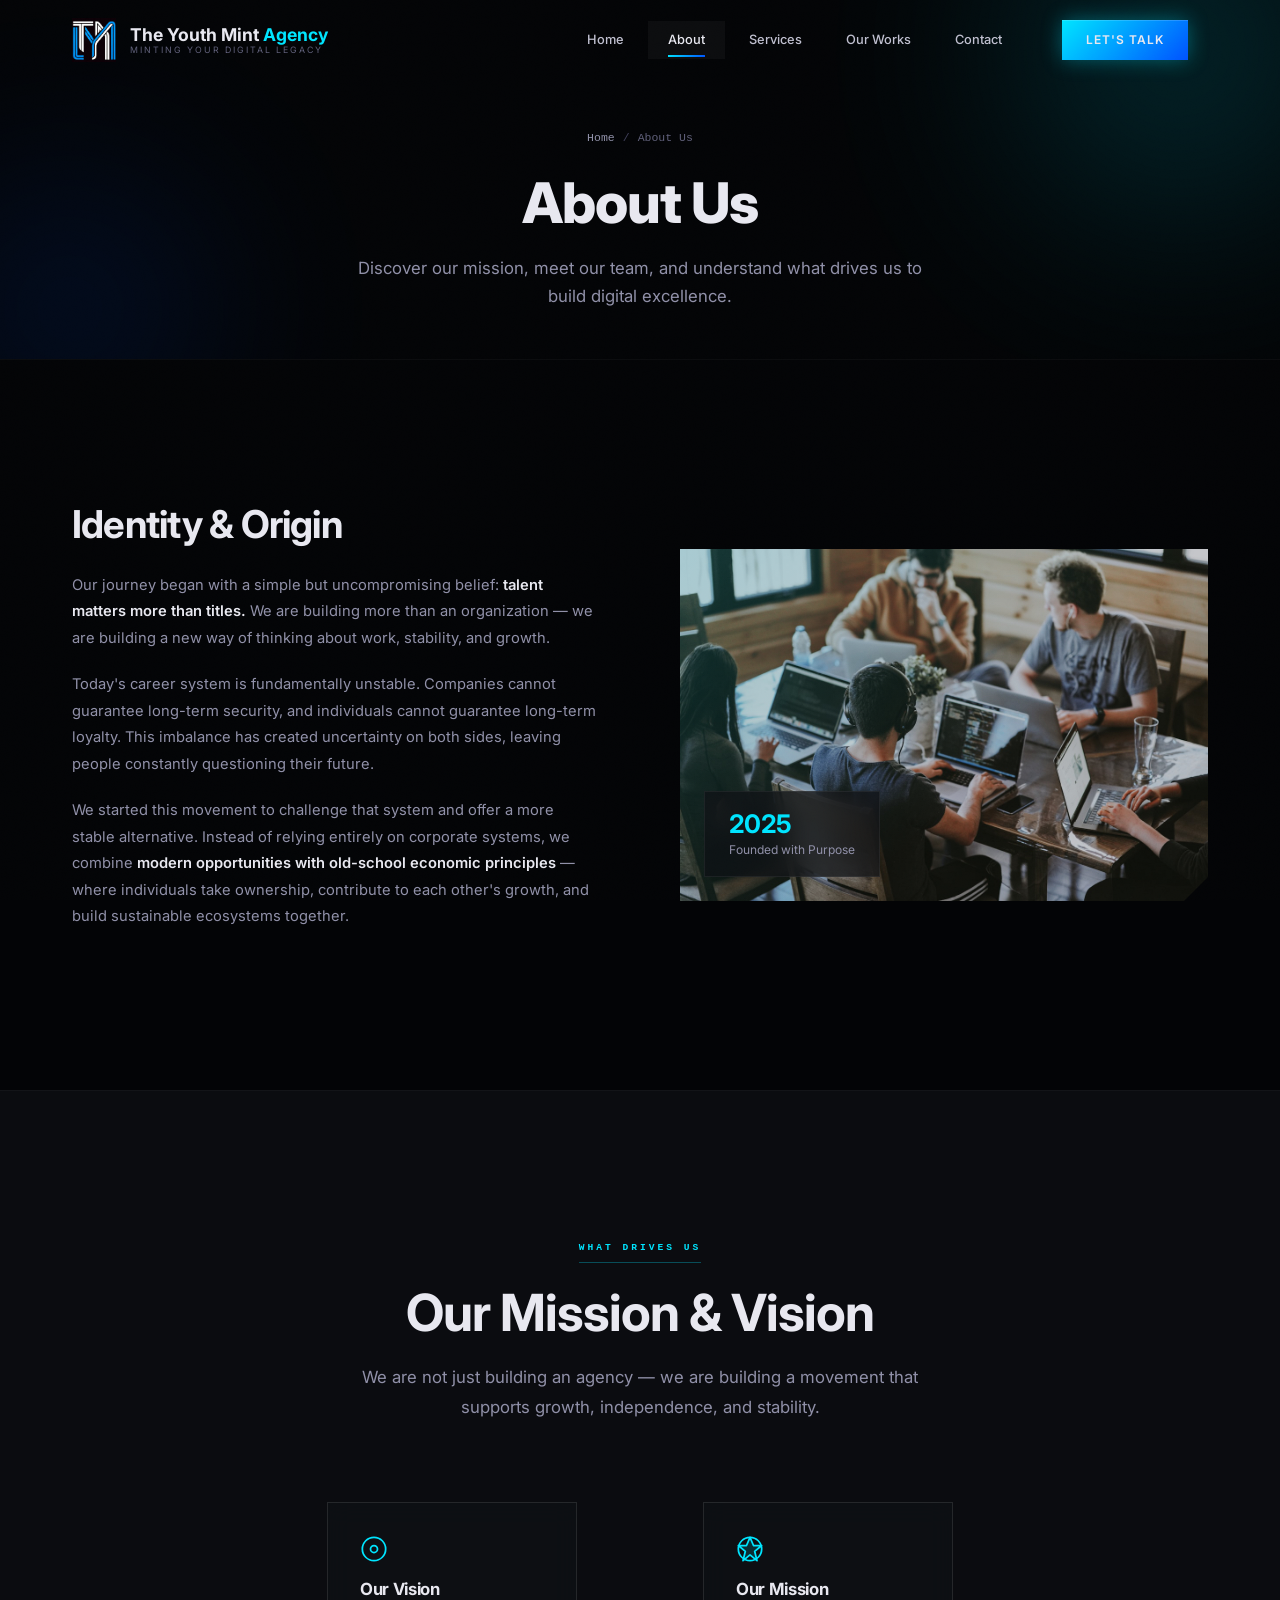
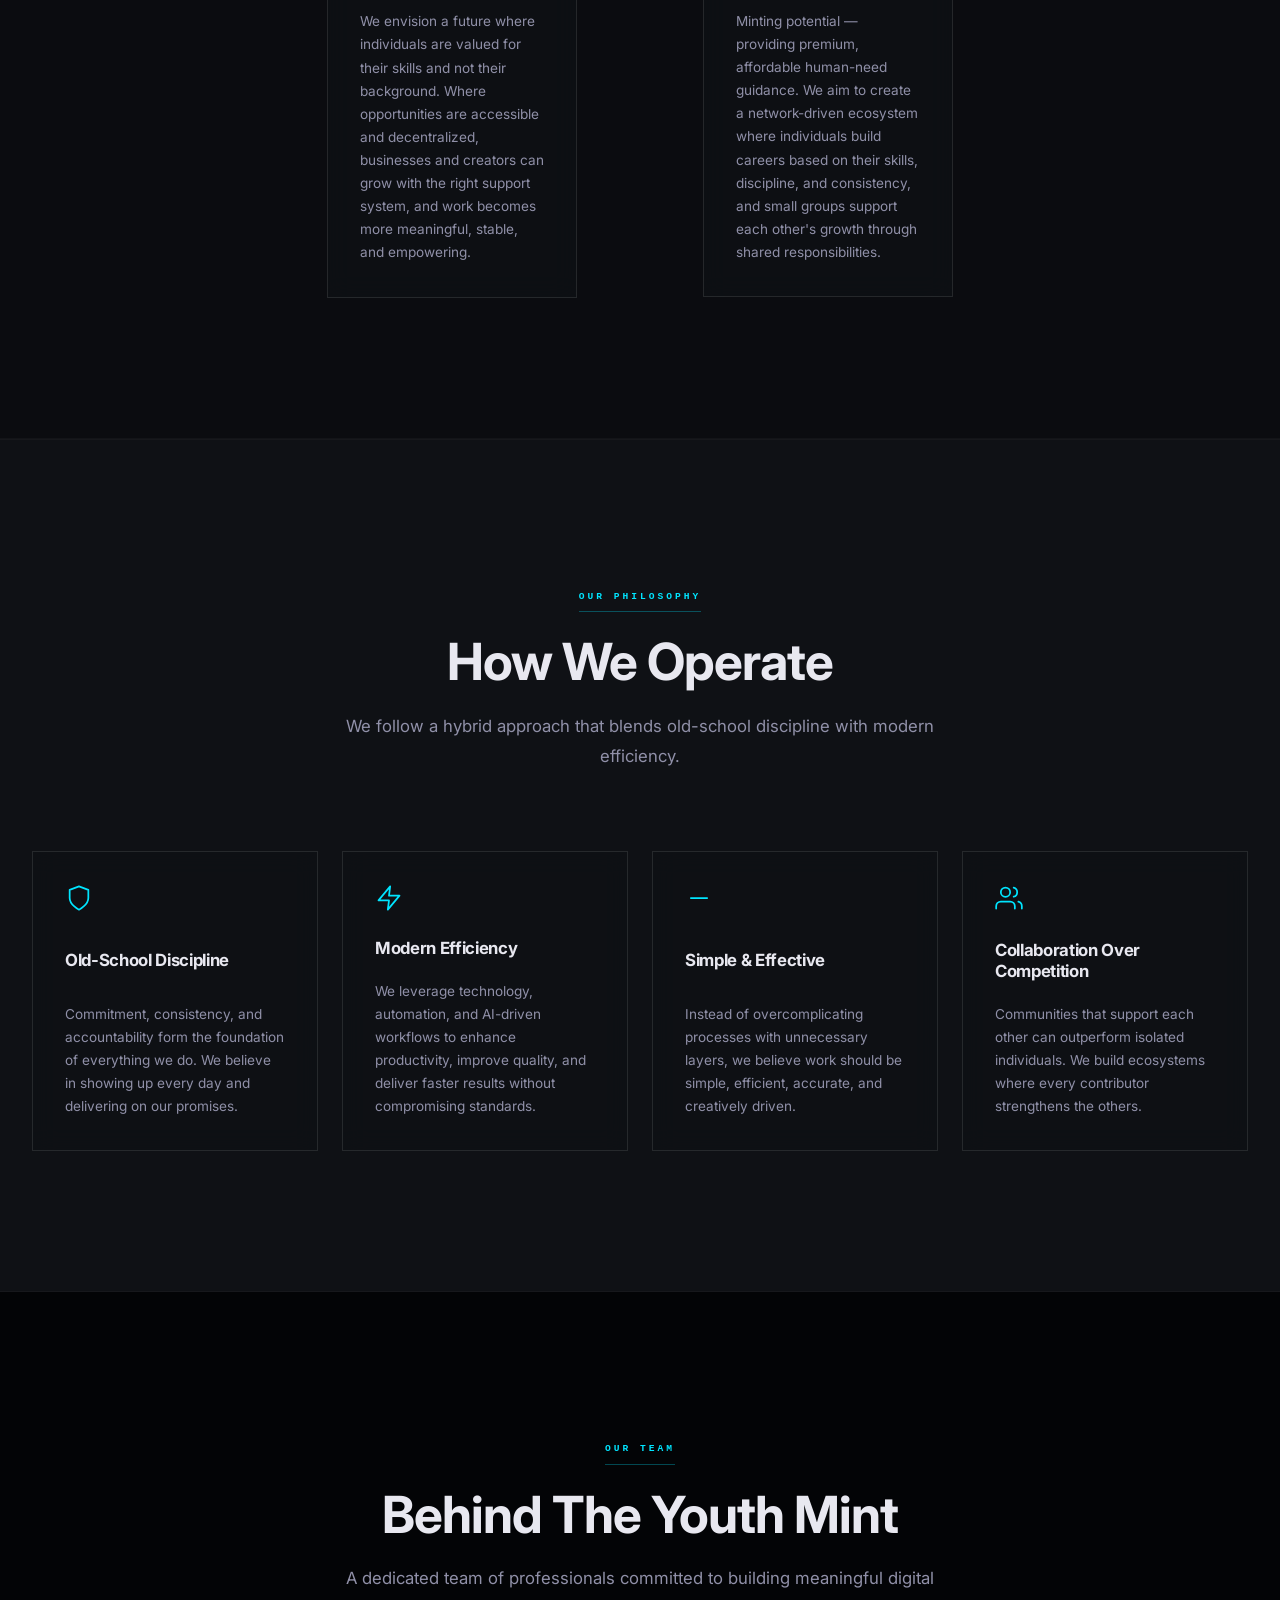
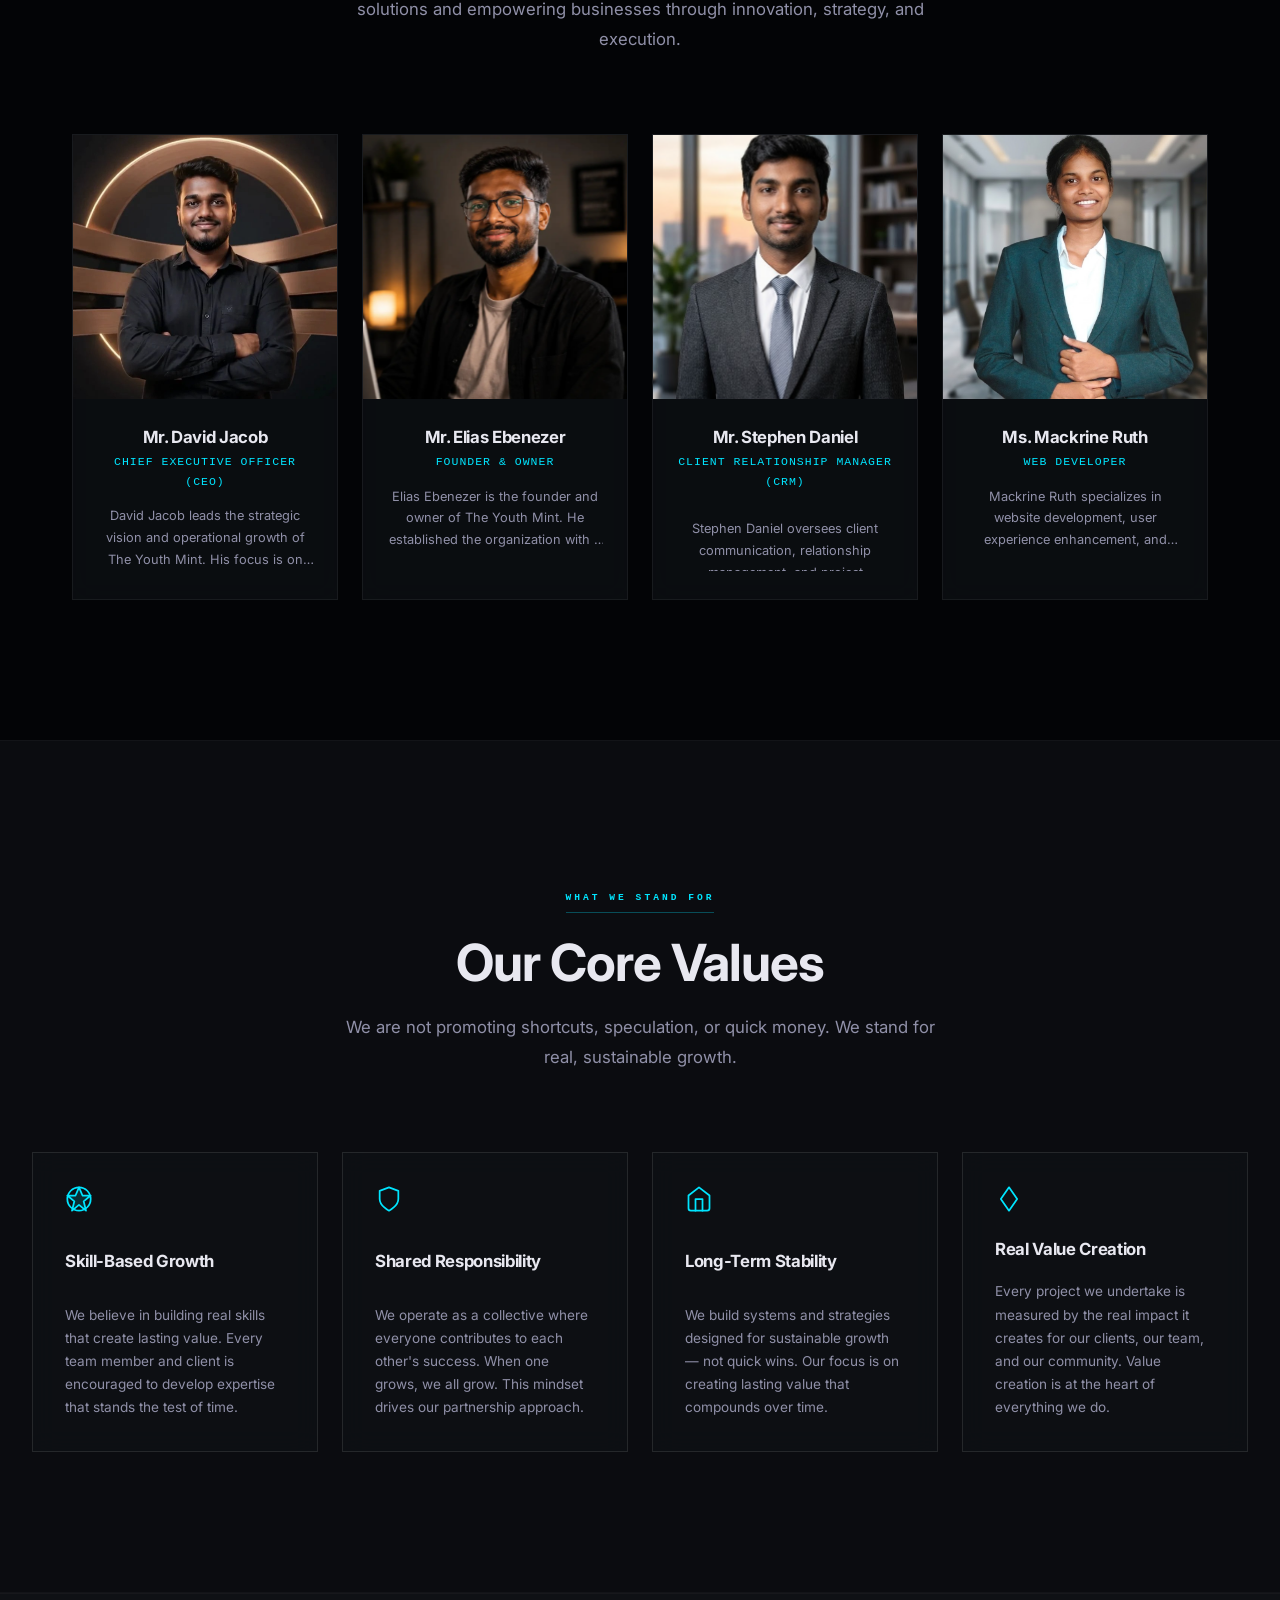
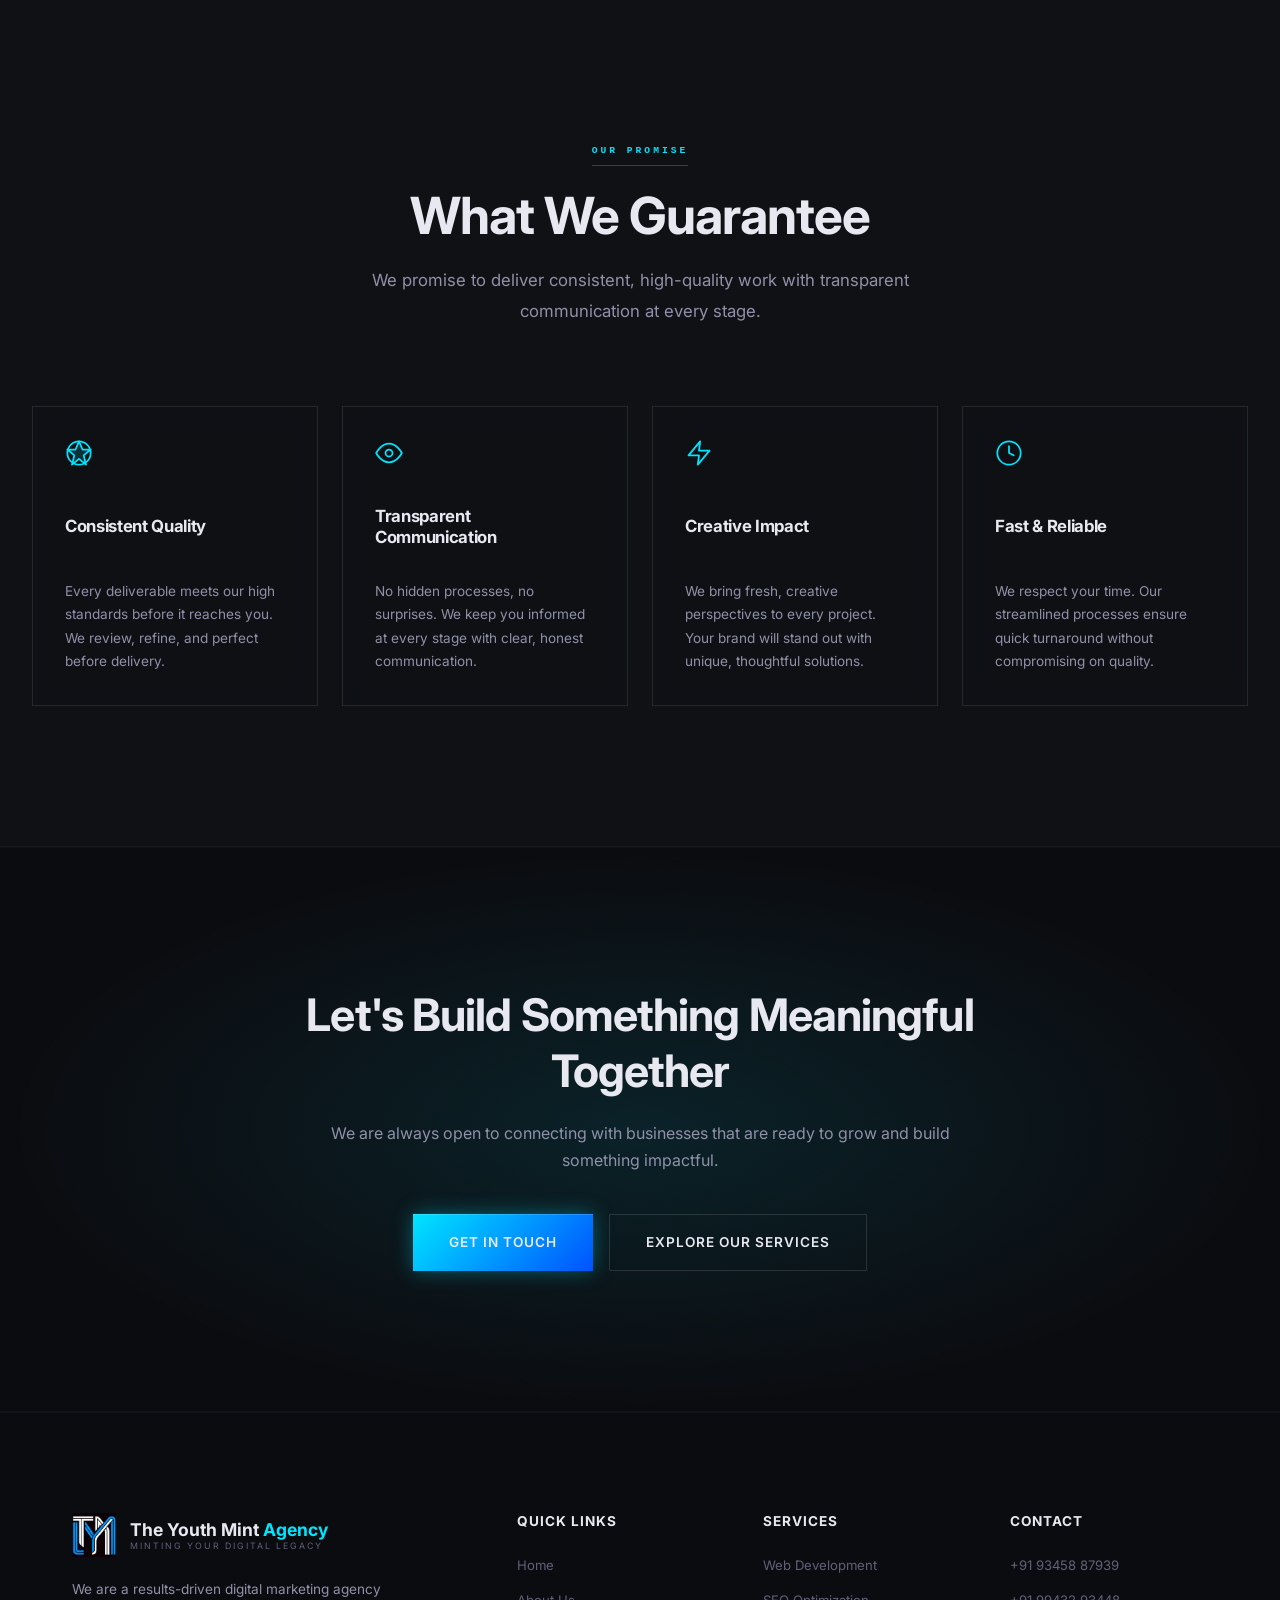
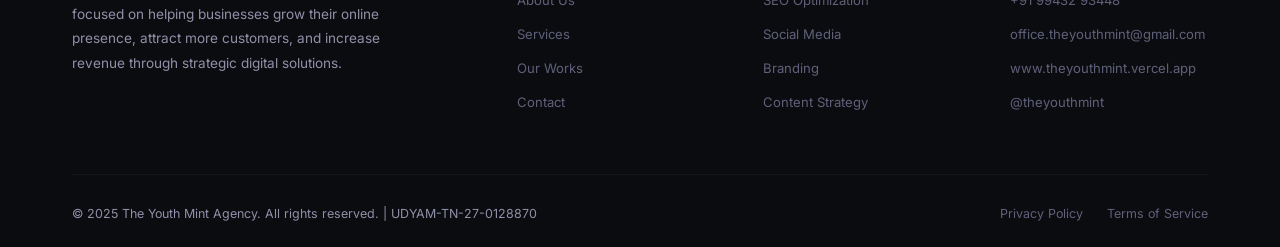
==== commit 5c48fb30: "hero section alteration" ====
--- a/about.html
+++ b/about.html
@@ -93,7 +93,7 @@
         <p class="section-subtitle">We are not just building an agency — we are building a movement that supports growth, independence, and stability.</p>
       </div>
       <div class="philosophy-grid philosophy-grid--two">
-        <div class="philosophy-card animate">
+        <div class="philosophy-card what-drives-us-card animate">
           <div class="icon">
             <svg class="svg-icon" viewBox="0 0 24 24" fill="none" stroke="#00E5FF" stroke-width="1.5" stroke-linecap="round" stroke-linejoin="round">
               <circle cx="12" cy="12" r="10"/>
@@ -103,7 +103,7 @@
           <h3>Our Vision</h3>
           <p>We envision a future where individuals are valued for their skills and not their background. Where opportunities are accessible and decentralized, businesses and creators can grow with the right support system, and work becomes more meaningful, stable, and empowering.</p>
         </div>
-        <div class="philosophy-card animate">
+        <div class="philosophy-card what-drives-us-card animate">
           <div class="icon">
             <svg class="svg-icon" viewBox="0 0 24 24" fill="none" stroke="#00E5FF" stroke-width="1.5" stroke-linecap="round" stroke-linejoin="round">
               <circle cx="12" cy="12" r="10"/>
--- a/css/style.css
+++ b/css/style.css
@@ -1016,6 +1016,14 @@
   line-height: 1.7;
 }
 
+.what-drives-us-card {
+  aspect-ratio: 1 / 1;
+  width: 100%;
+  max-width: 250px;
+  margin: 0 auto;
+  min-height: auto;
+}
+
 /* ----- USP ----- */
 .usp-list {
   max-width: 800px;
@@ -1877,6 +1885,15 @@
     padding: 80px 0;
   }
 
+  .hero {
+    min-height: 90vh;
+    padding-top: calc(var(--nav-height) + 10px);
+  }
+
+  .hero-title {
+    font-size: 2rem;
+  }
+
   .hero .container {
     text-align: left;
   }
@@ -1889,6 +1906,7 @@
     margin-left: 0;
     border-left: 2px solid var(--neon-cobalt);
     padding-left: 20px;
+    font-size: 0.9rem;
   }
 
   .hero-actions {
@@ -1896,7 +1914,15 @@
   }
 
   .hero-stats {
+    flex-direction: column;
+    gap: 20px;
     align-items: flex-start;
+    margin-top: 32px;
+    padding-top: 20px;
+  }
+
+  .hero-stat h3 {
+    font-size: 1.6rem;
   }
 
   .hero-visual {
@@ -1905,9 +1931,13 @@
     overflow: visible;
   }
   .hero-right-container {
-    transform: scale(0.5);
-    margin: 0 auto;
-    position: relative;
+    width: 100%;
+    height: auto;
+    display: flex;
+    justify-content: center;
+    align-items: center;
+    transform: scale(0.6);
+    margin: 20px 0;
   }
 
   .works-grid {
@@ -1972,12 +2002,6 @@
     gap: 10px;
   }
 
-  .hero-stats {
-    flex-direction: column;
-    gap: 24px;
-    align-items: center;
-  }
-
   .philosophy-grid {
     grid-template-columns: 1fr;
   }
@@ -2002,6 +2026,10 @@
   .contact-form {
     padding: 28px;
   }
+
+  .container {
+    padding: 0 20px;
+  }
 }
 
 @media (max-width: 480px) {
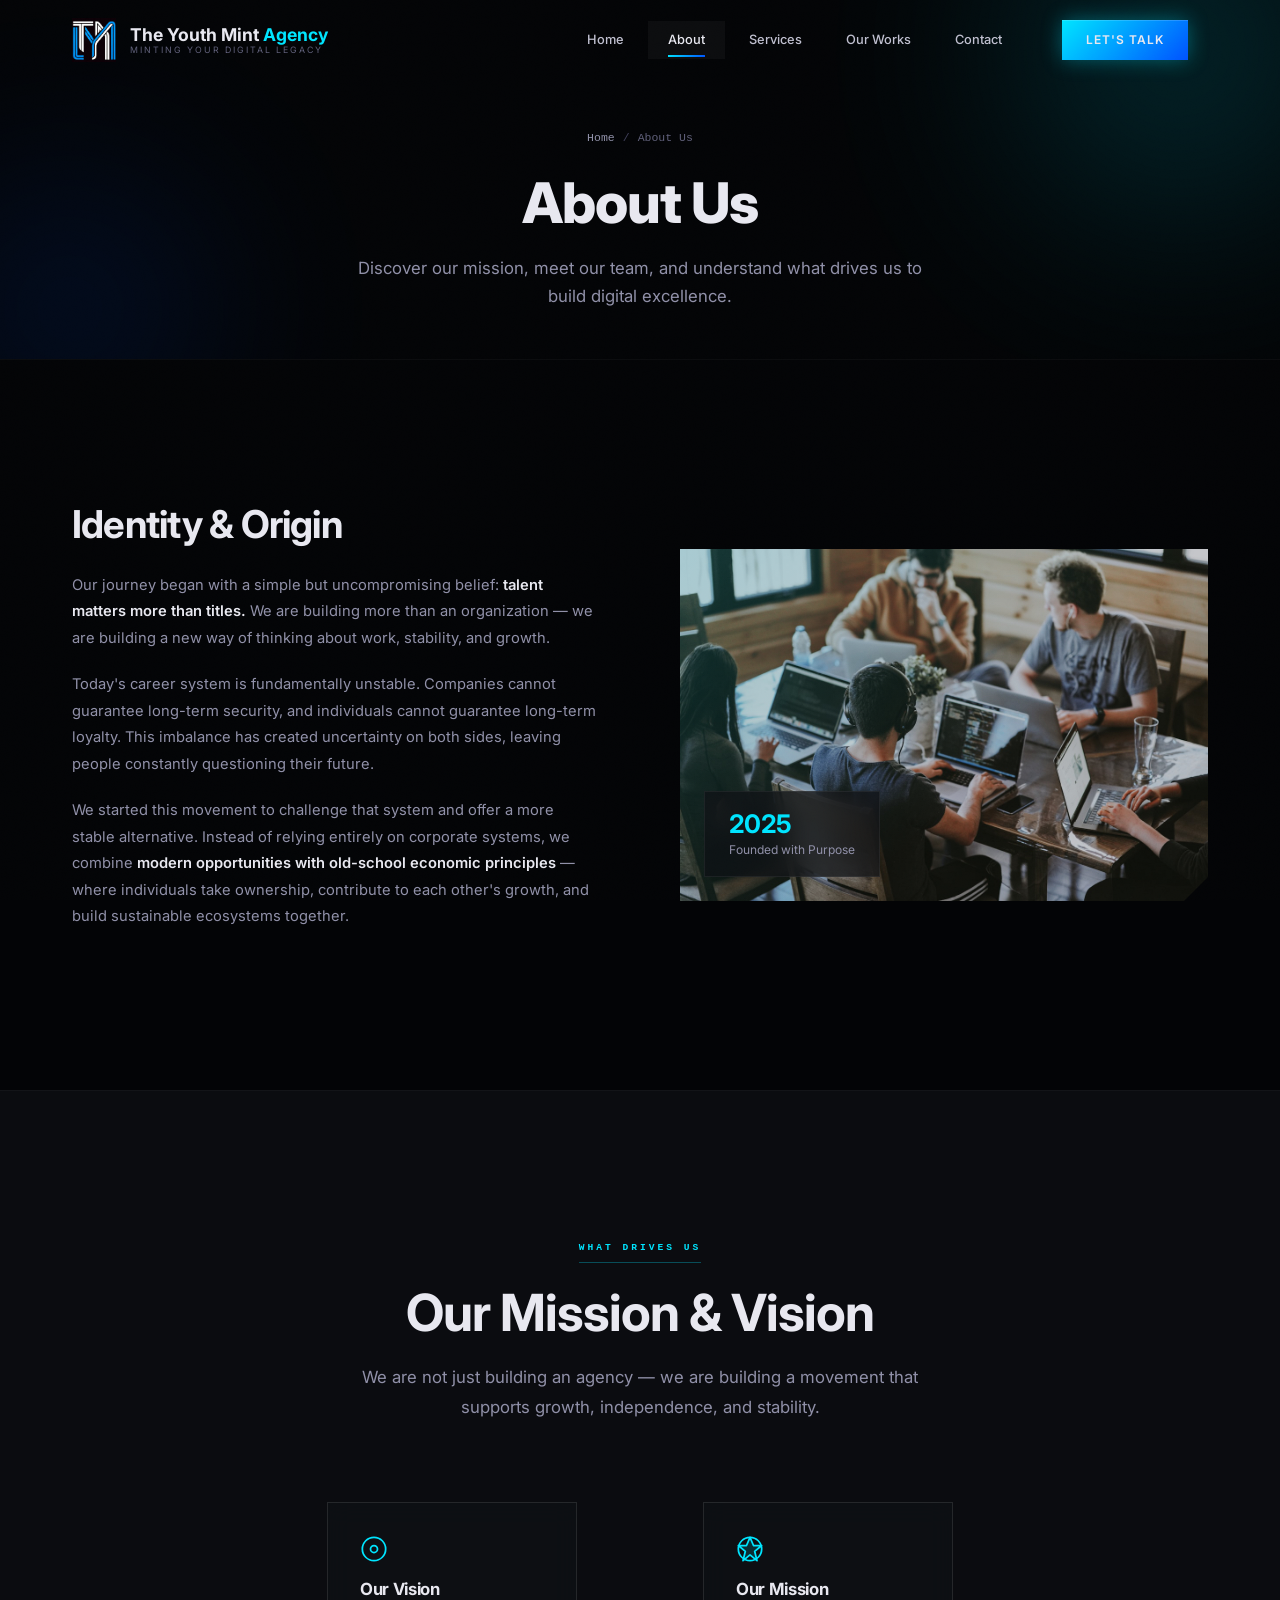
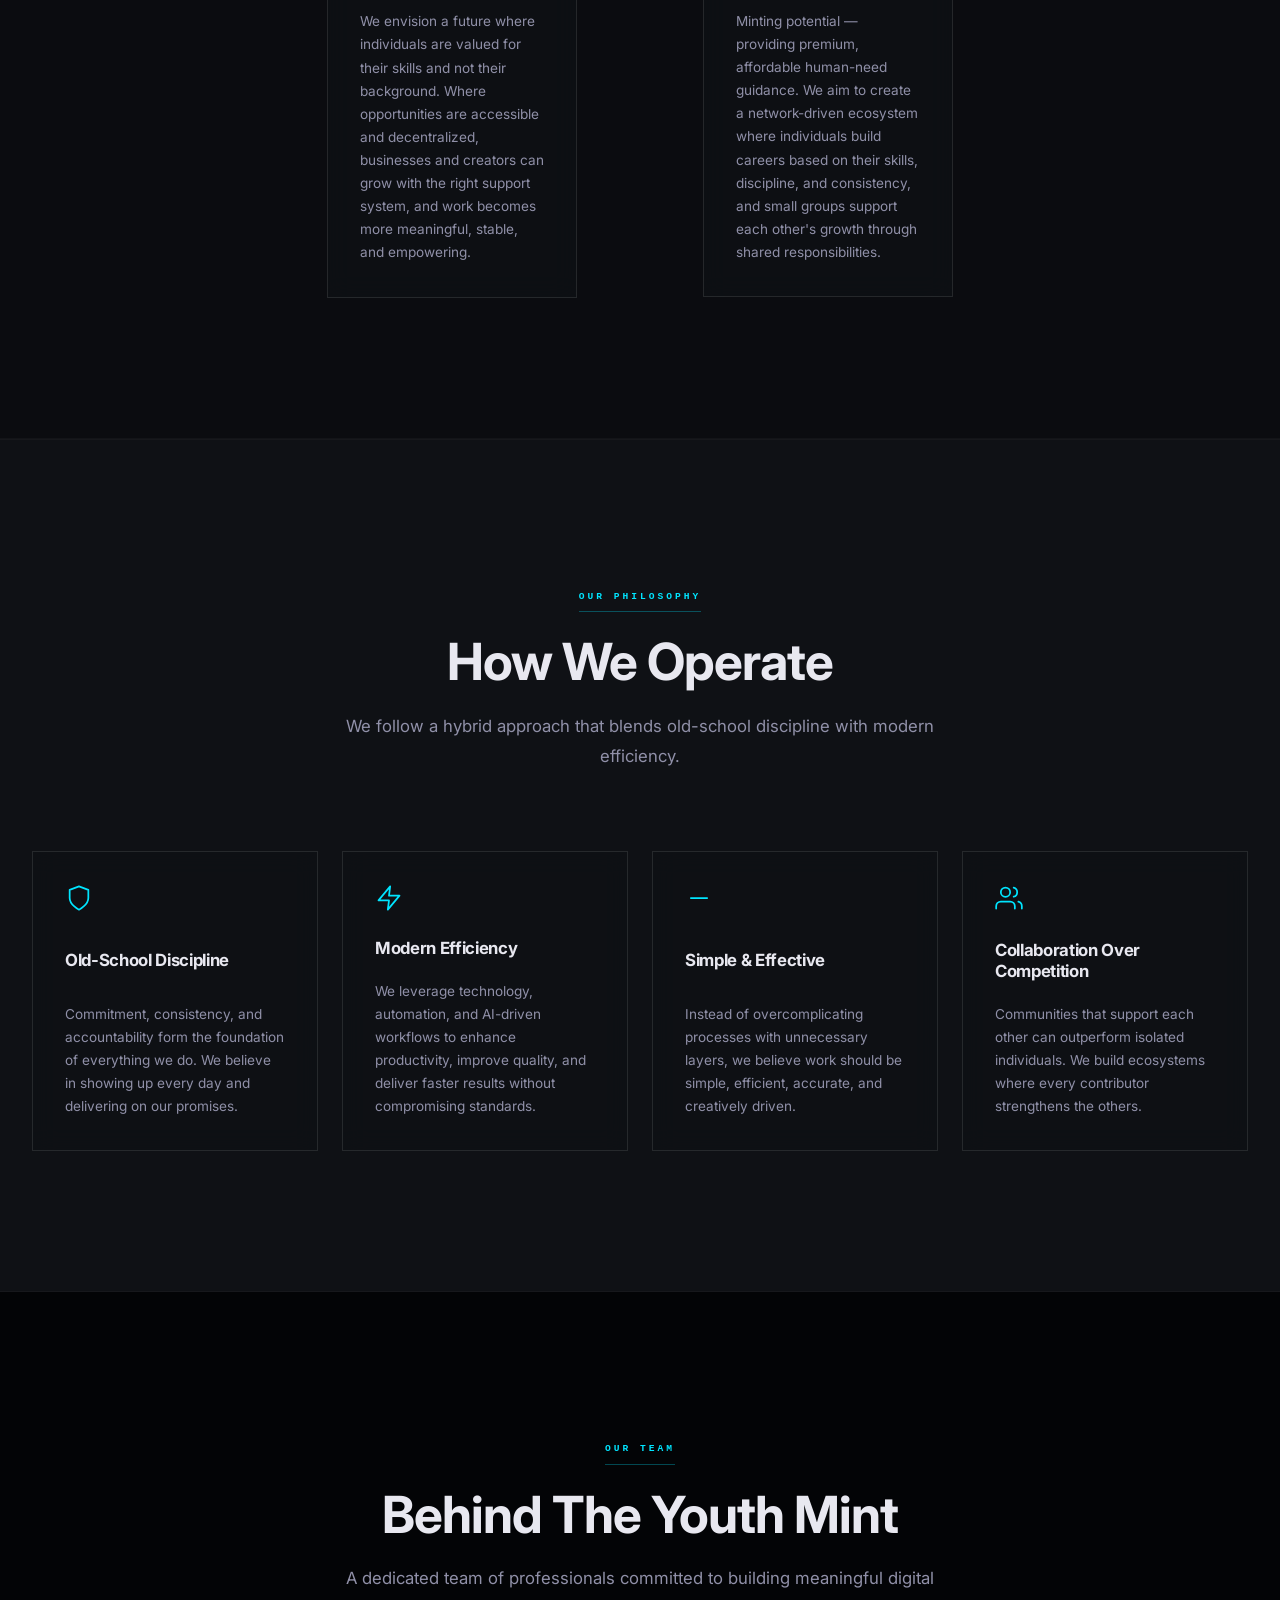
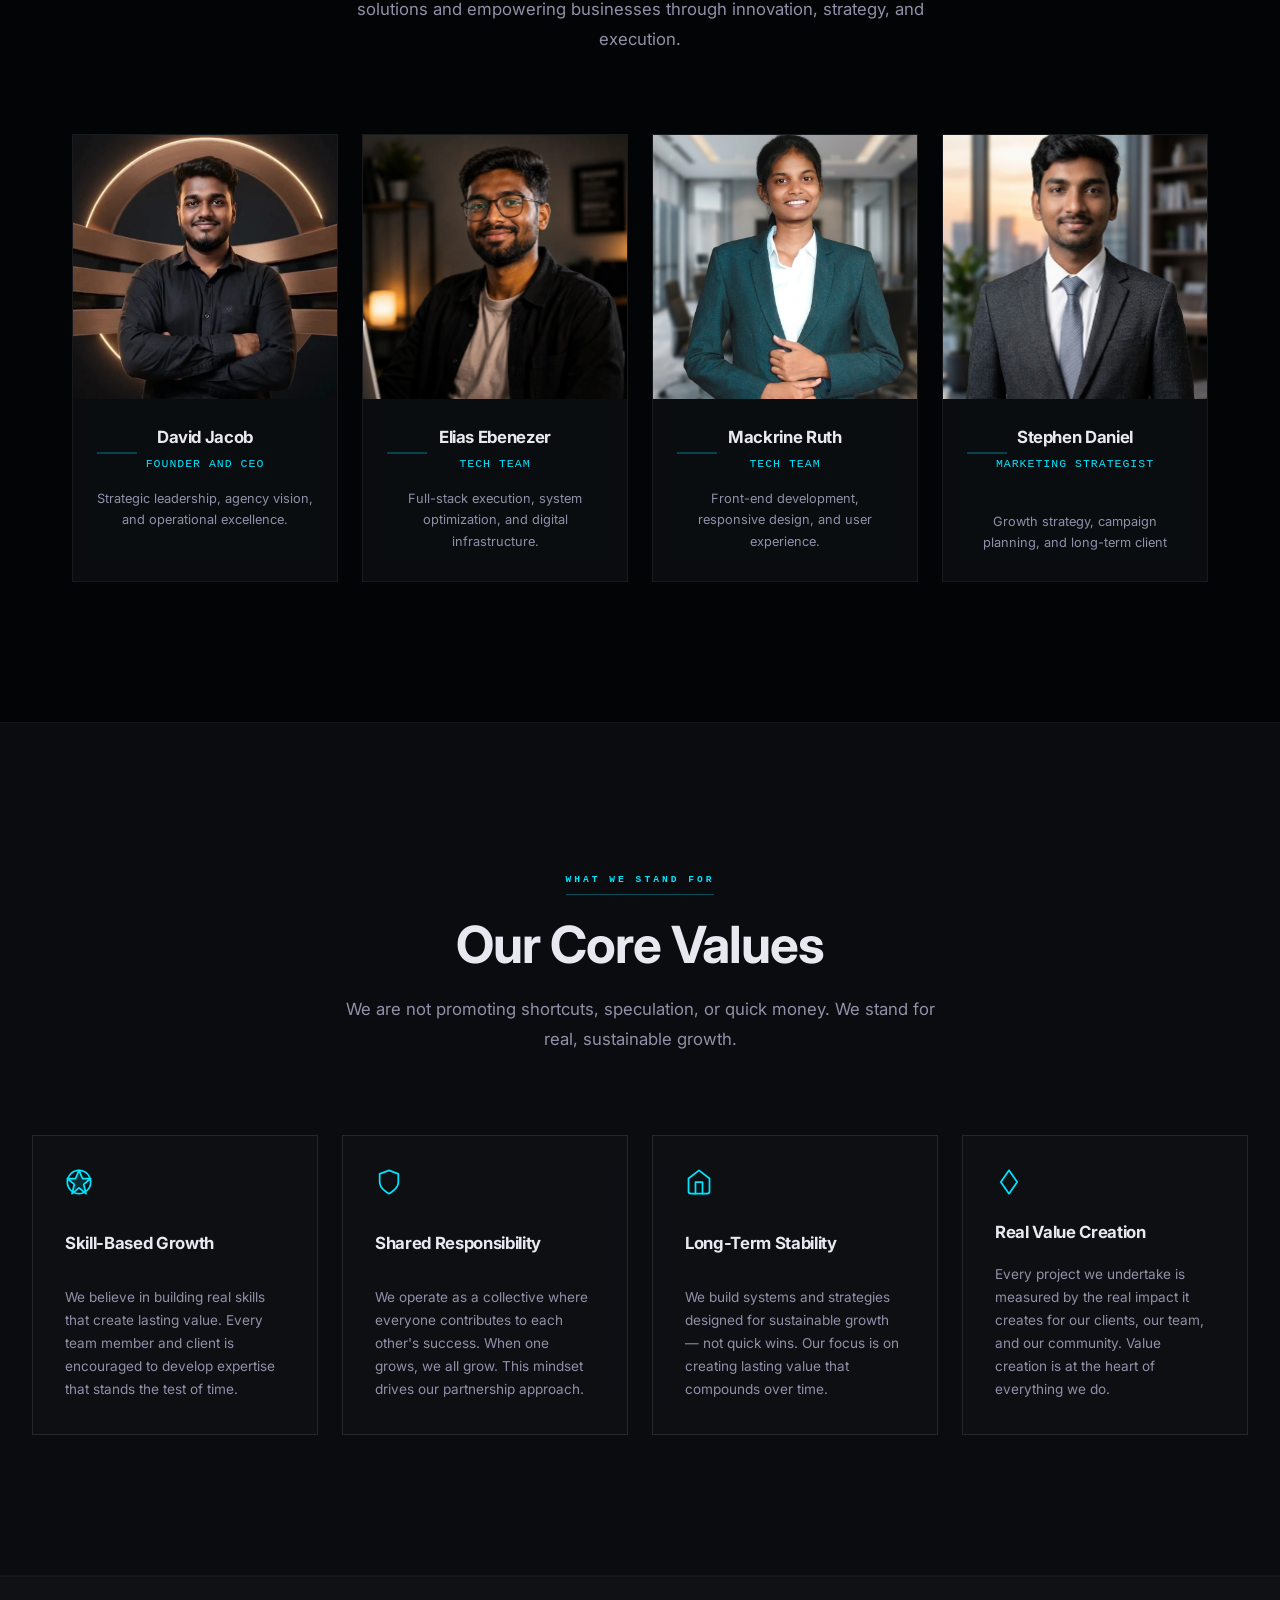
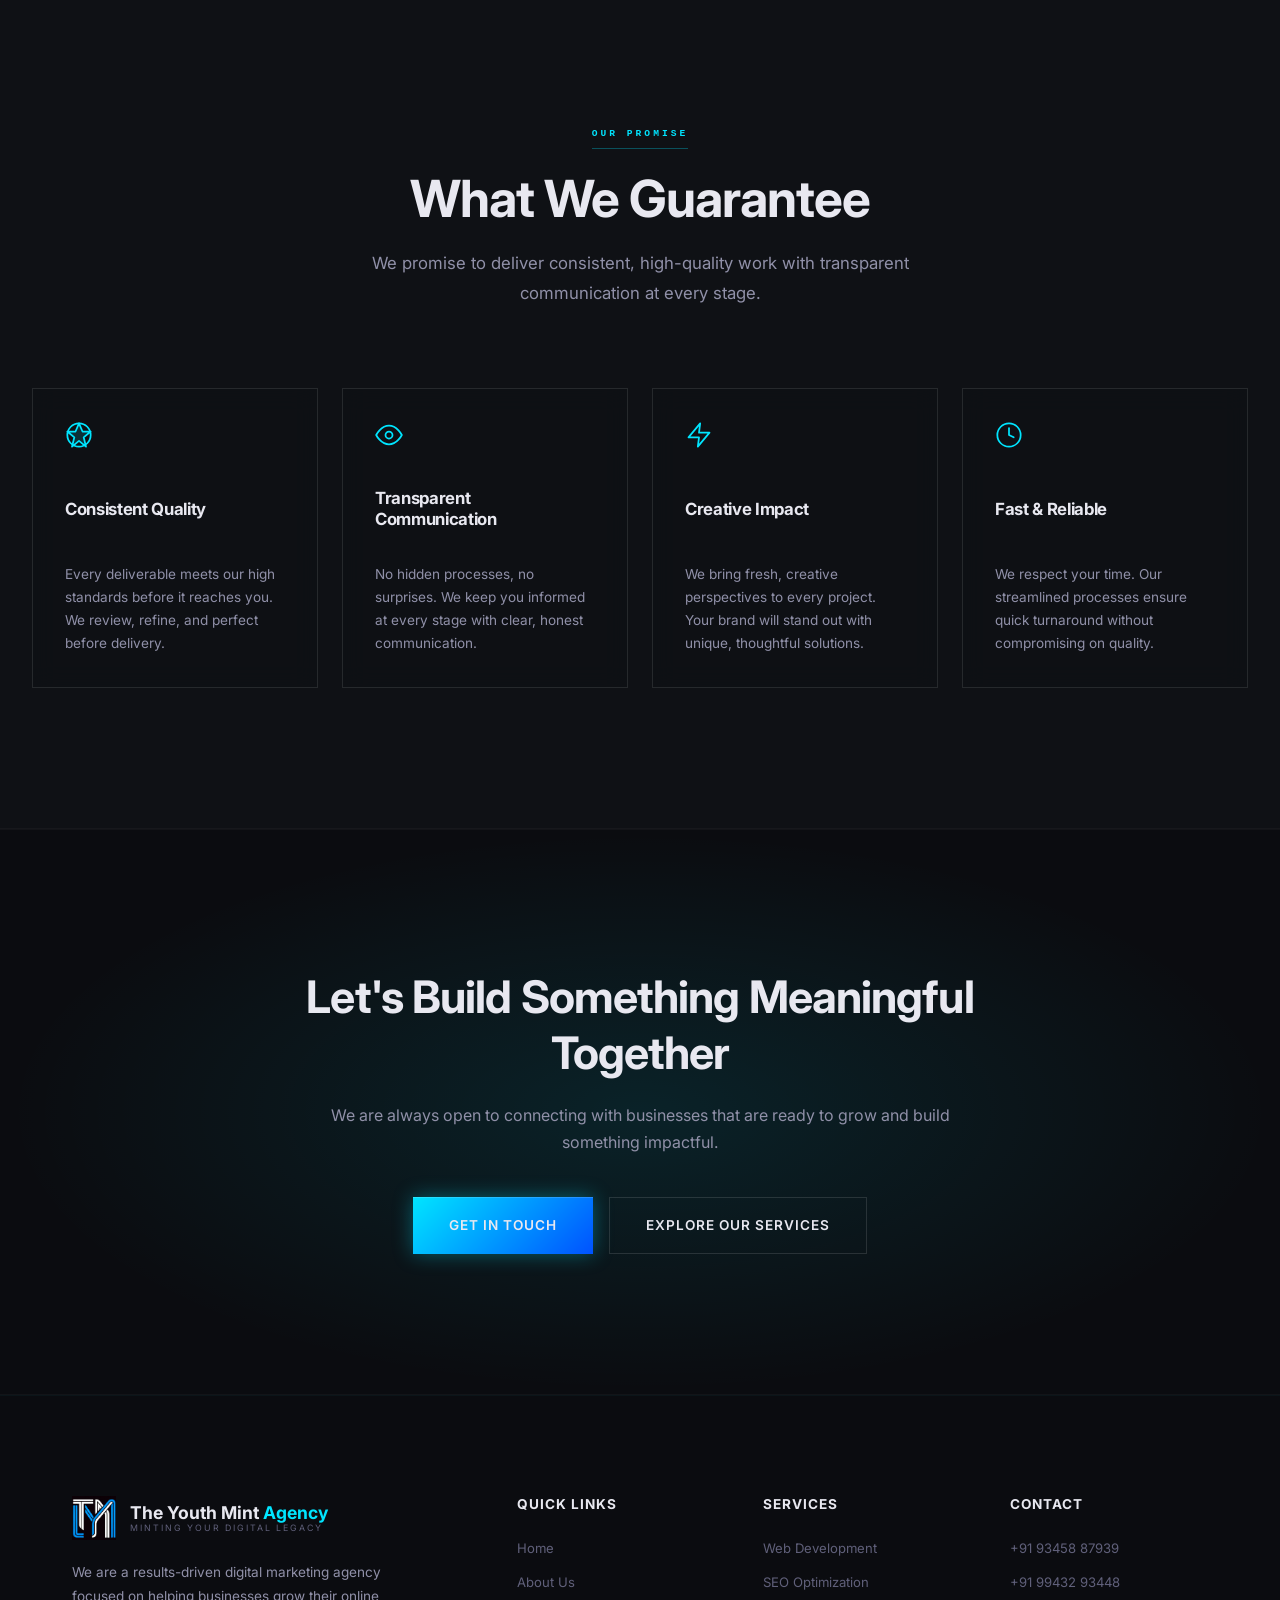
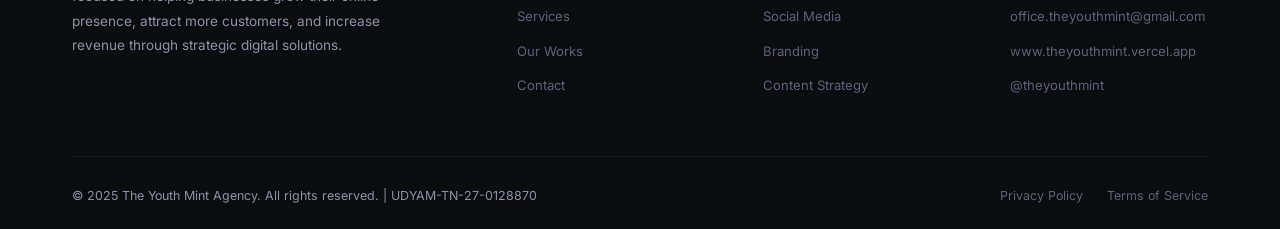
==== commit 785be09b: "update our team section" ====
--- a/about.html
+++ b/about.html
@@ -180,44 +180,56 @@
       <div class="team-grid">
         <a href="https://david-jacob-durairaj-portfolio.vercel.app/" target="_blank" rel="noopener" class="team-card animate" style="display:block;text-decoration:none;color:inherit;">
           <div class="team-card-image">
-            <img src="images/team-david.png" alt="Mr. David Jacob">
+            <img src="images/team-david.png" alt="David Jacob">
           </div>
           <div class="team-card-body">
-            <h3>Mr. David Jacob</h3>
-            <p class="role">Chief Executive Officer (CEO)</p>
-            <p>David Jacob leads the strategic vision and operational growth of The Youth Mint. His focus is on building sustainable systems, driving innovation, and ensuring that every project aligns with the organization's long-term mission of empowering businesses and individuals.</p>
+            <h3>David Jacob</h3>
+            <svg class="role-separator" width="40" height="2" viewBox="0 0 40 2" fill="none">
+              <line x1="0" y1="1" x2="40" y2="1" stroke="#00E5FF" stroke-width="1" stroke-opacity="0.5"/>
+            </svg>
+            <p class="role">Founder and CEO</p>
+            <p>Strategic leadership, agency vision, and operational excellence.</p>
           </div>
         </a>
         <a href="https://elias-portfolio-zeta.vercel.app/contact" target="_blank" rel="noopener" class="team-card animate" style="display:block;text-decoration:none;color:inherit;">
           <div class="team-card-image">
-            <img src="images/team-elias.png" alt="Mr. Elias Ebenezer">
+            <img src="images/team-elias.png" alt="Elias Ebenezer">
           </div>
           <div class="team-card-body">
-            <h3>Mr. Elias Ebenezer</h3>
-            <p class="role">Founder & Owner</p>
-            <p>Elias Ebenezer is the founder and owner of The Youth Mint. He established the organization with a vision to create opportunities, promote skill-based growth, and build a collaborative ecosystem where individuals and businesses can thrive together through meaningful partnerships and value creation.</p>
+            <h3>Elias Ebenezer</h3>
+            <svg class="role-separator" width="40" height="2" viewBox="0 0 40 2" fill="none">
+              <line x1="0" y1="1" x2="40" y2="1" stroke="#00E5FF" stroke-width="1" stroke-opacity="0.5"/>
+            </svg>
+            <p class="role">Tech Team</p>
+            <p>Full-stack execution, system optimization, and digital infrastructure.</p>
+          </div>
+        </a>
+        <a href="https://mackrine-portfolio.vercel.app/" target="_blank" rel="noopener" class="team-card animate" style="display:block;text-decoration:none;color:inherit;">
+          <div class="team-card-image">
+            <img src="images/team-mackrine.png" alt="Mackrine Ruth">
+          </div>
+          <div class="team-card-body">
+            <h3>Mackrine Ruth</h3>
+            <svg class="role-separator" width="40" height="2" viewBox="0 0 40 2" fill="none">
+              <line x1="0" y1="1" x2="40" y2="1" stroke="#00E5FF" stroke-width="1" stroke-opacity="0.5"/>
+            </svg>
+            <p class="role">Tech Team</p>
+            <p>Front-end development, responsive design, and user experience.</p>
           </div>
         </a>
         <div class="team-card animate">
           <div class="team-card-image">
-            <img src="images/team-stephen.png" alt="Mr. Stephen Daniel">
+            <img src="images/team-stephen.png" alt="Stephen Daniel">
           </div>
           <div class="team-card-body">
-            <h3>Mr. Stephen Daniel</h3>
-            <p class="role">Client Relationship Manager (CRM)</p>
-            <p>Stephen Daniel oversees client communication, relationship management, and project coordination. He ensures smooth collaboration between clients and the team while maintaining transparency, consistency, and a high-quality client experience throughout every project.</p>
-          </div>
-        </div>
-        <a href="https://mackrine-portfolio.vercel.app/" target="_blank" rel="noopener" class="team-card animate" style="display:block;text-decoration:none;color:inherit;">
-          <div class="team-card-image">
-            <img src="images/team-mackrine.png" alt="Ms. Mackrine Ruth">
-          </div>
-          <div class="team-card-body">
-            <h3>Ms. Mackrine Ruth</h3>
-            <p class="role">Web Developer</p>
-            <p>Mackrine Ruth specializes in website development, user experience enhancement, and digital implementation. She focuses on creating responsive, user-friendly, and performance-oriented websites that accurately represent client brands while supporting business growth objectives.</p>
-          </div>
-        </a>
+            <h3>Stephen Daniel</h3>
+            <svg class="role-separator" width="40" height="2" viewBox="0 0 40 2" fill="none">
+              <line x1="0" y1="1" x2="40" y2="1" stroke="#00E5FF" stroke-width="1" stroke-opacity="0.5"/>
+            </svg>
+            <p class="role">Marketing Strategist</p>
+            <p>Growth strategy, campaign planning, and long-term client success.</p>
+          </div>
+        </div>
       </div>
     </div>
   </section>
--- a/css/style.css
+++ b/css/style.css
@@ -876,7 +876,7 @@
 /* ----- Team ----- */
 .team-grid {
   display: grid;
-  grid-template-columns: repeat(auto-fit, minmax(260px, 1fr));
+  grid-template-columns: repeat(4, 1fr);
   gap: 24px;
 }
 
